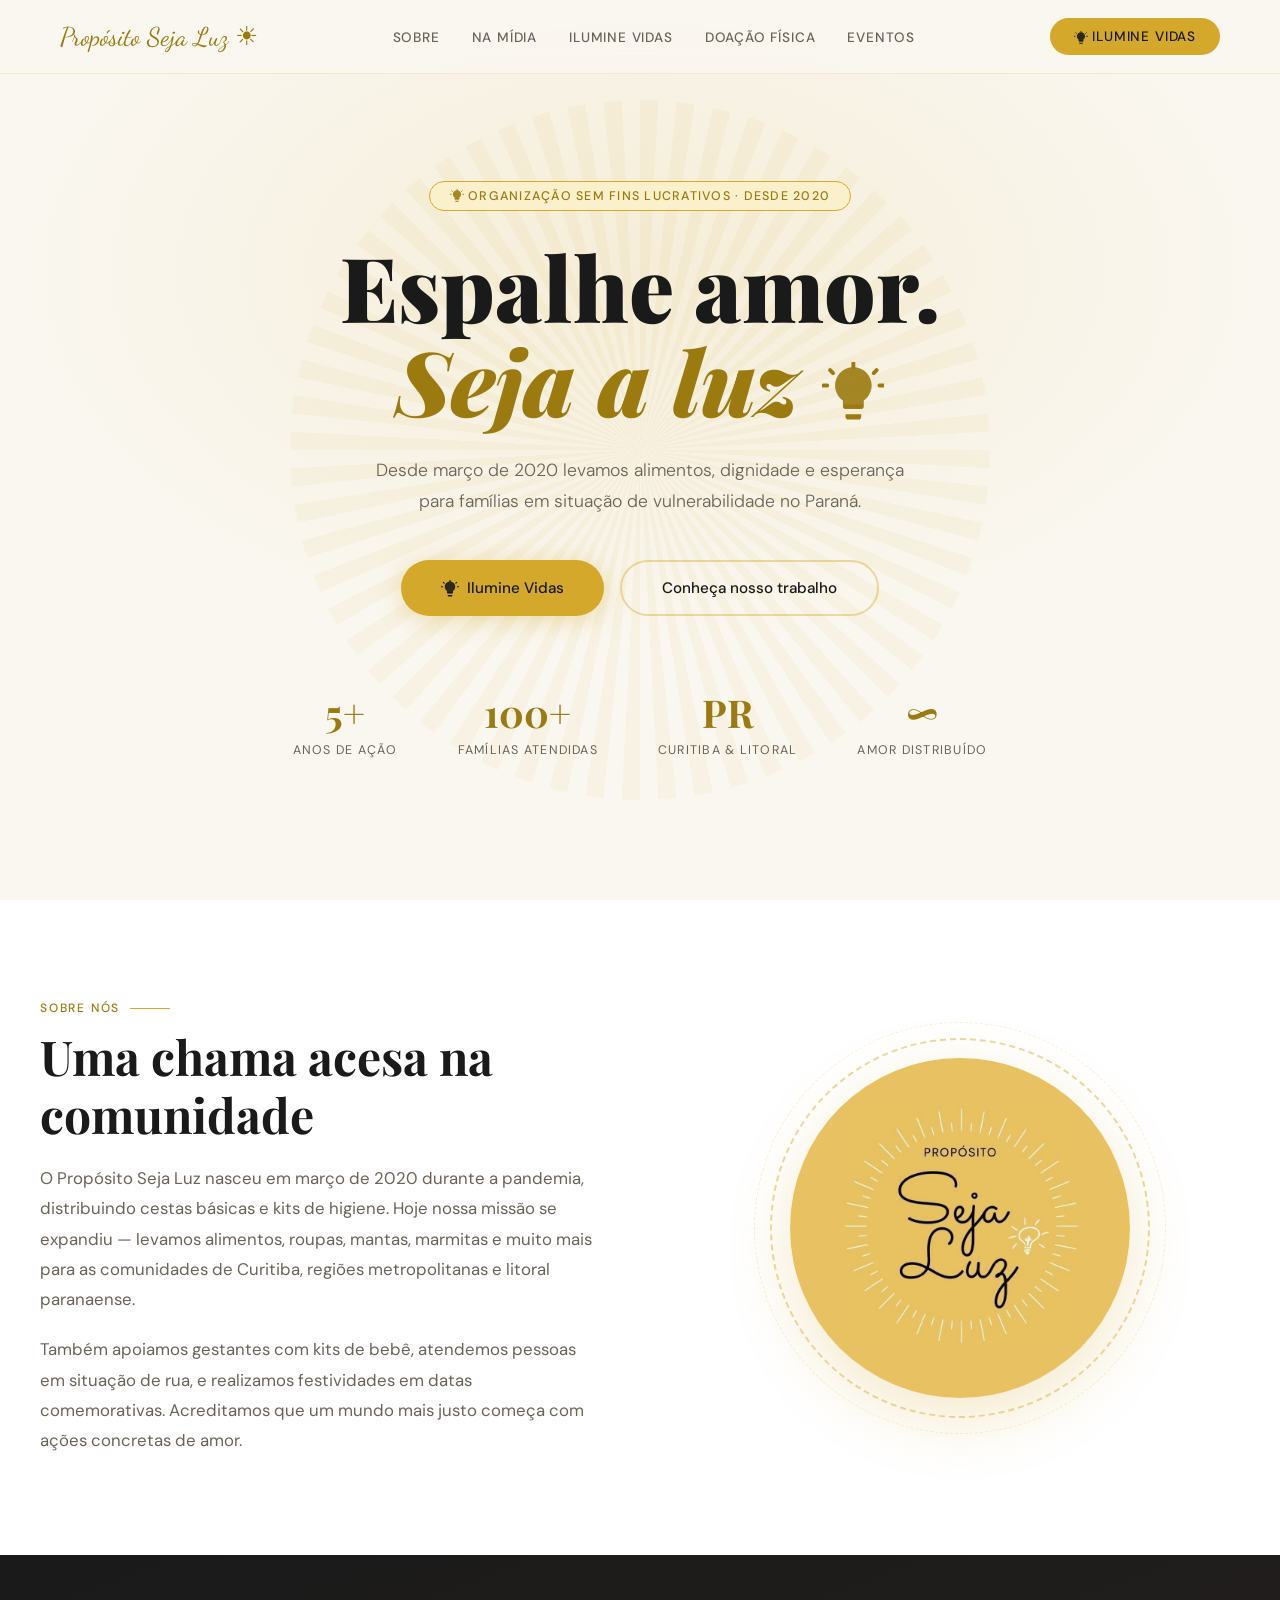
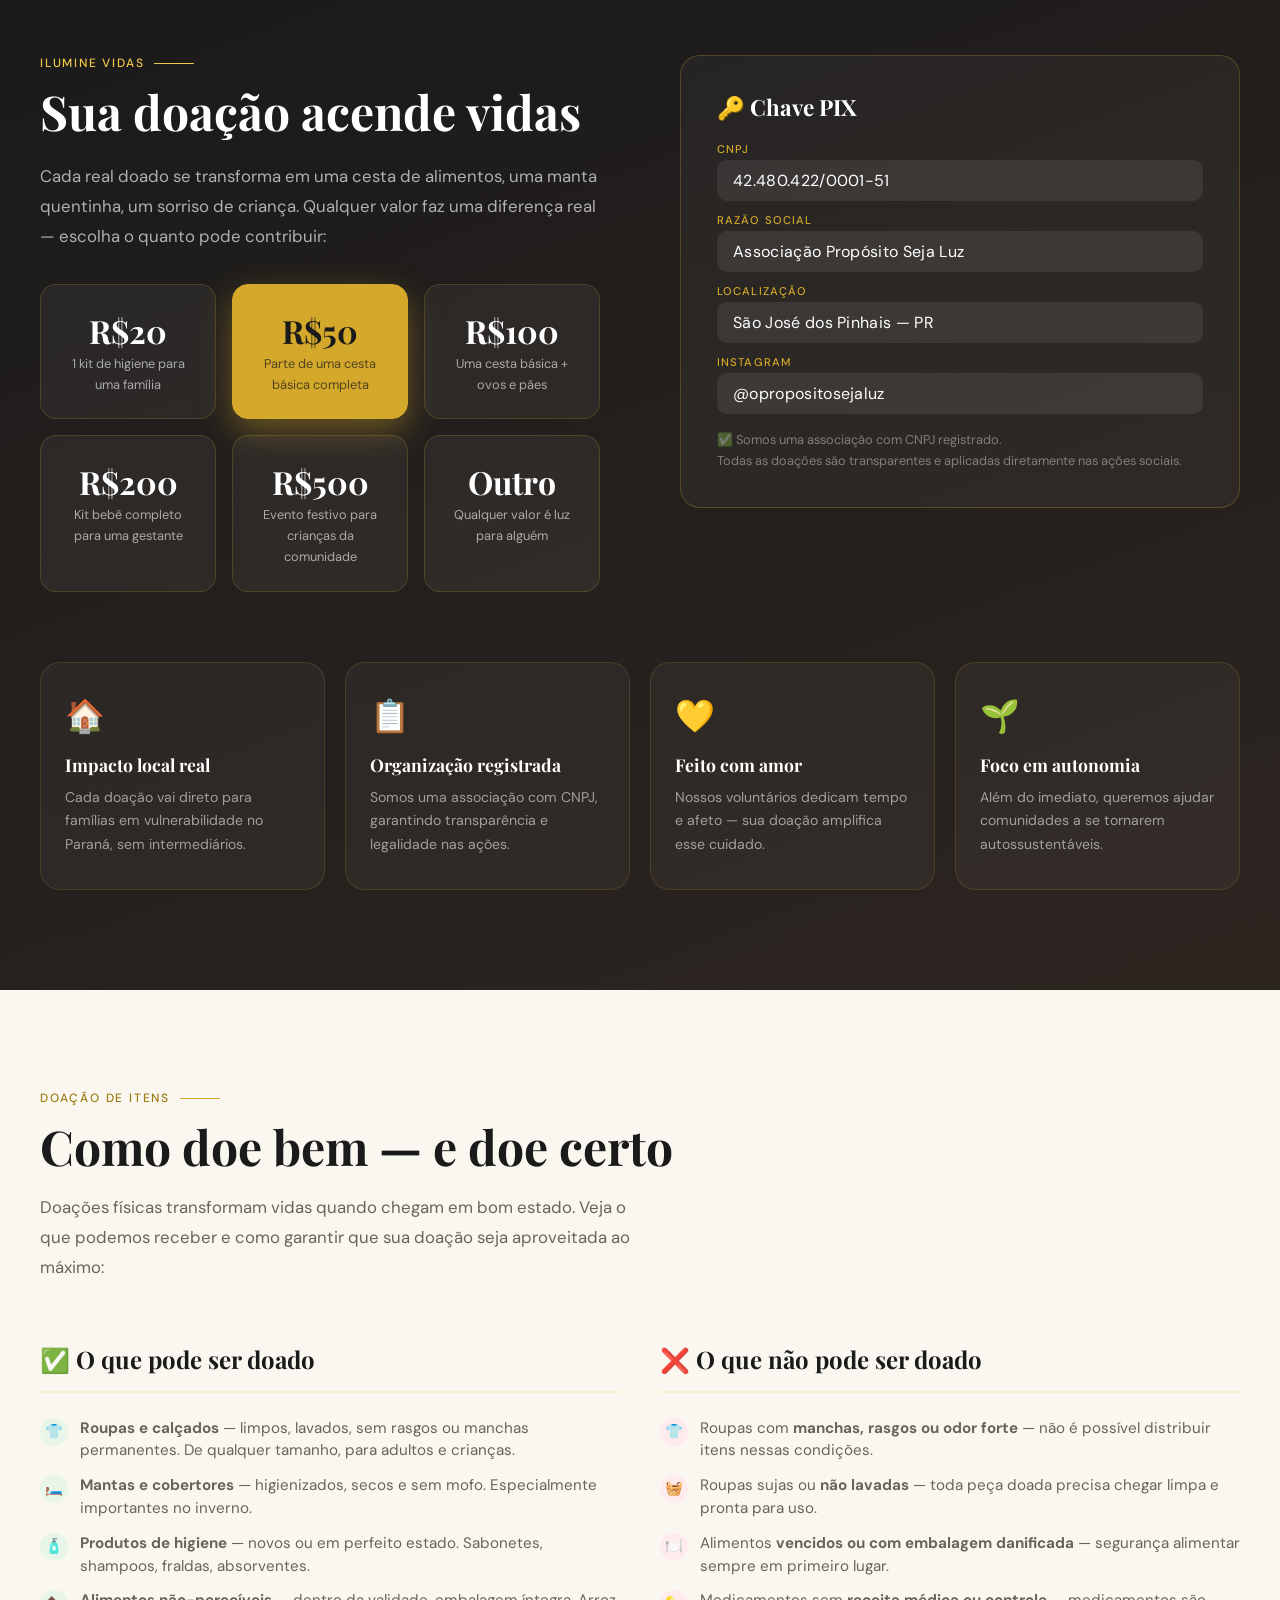
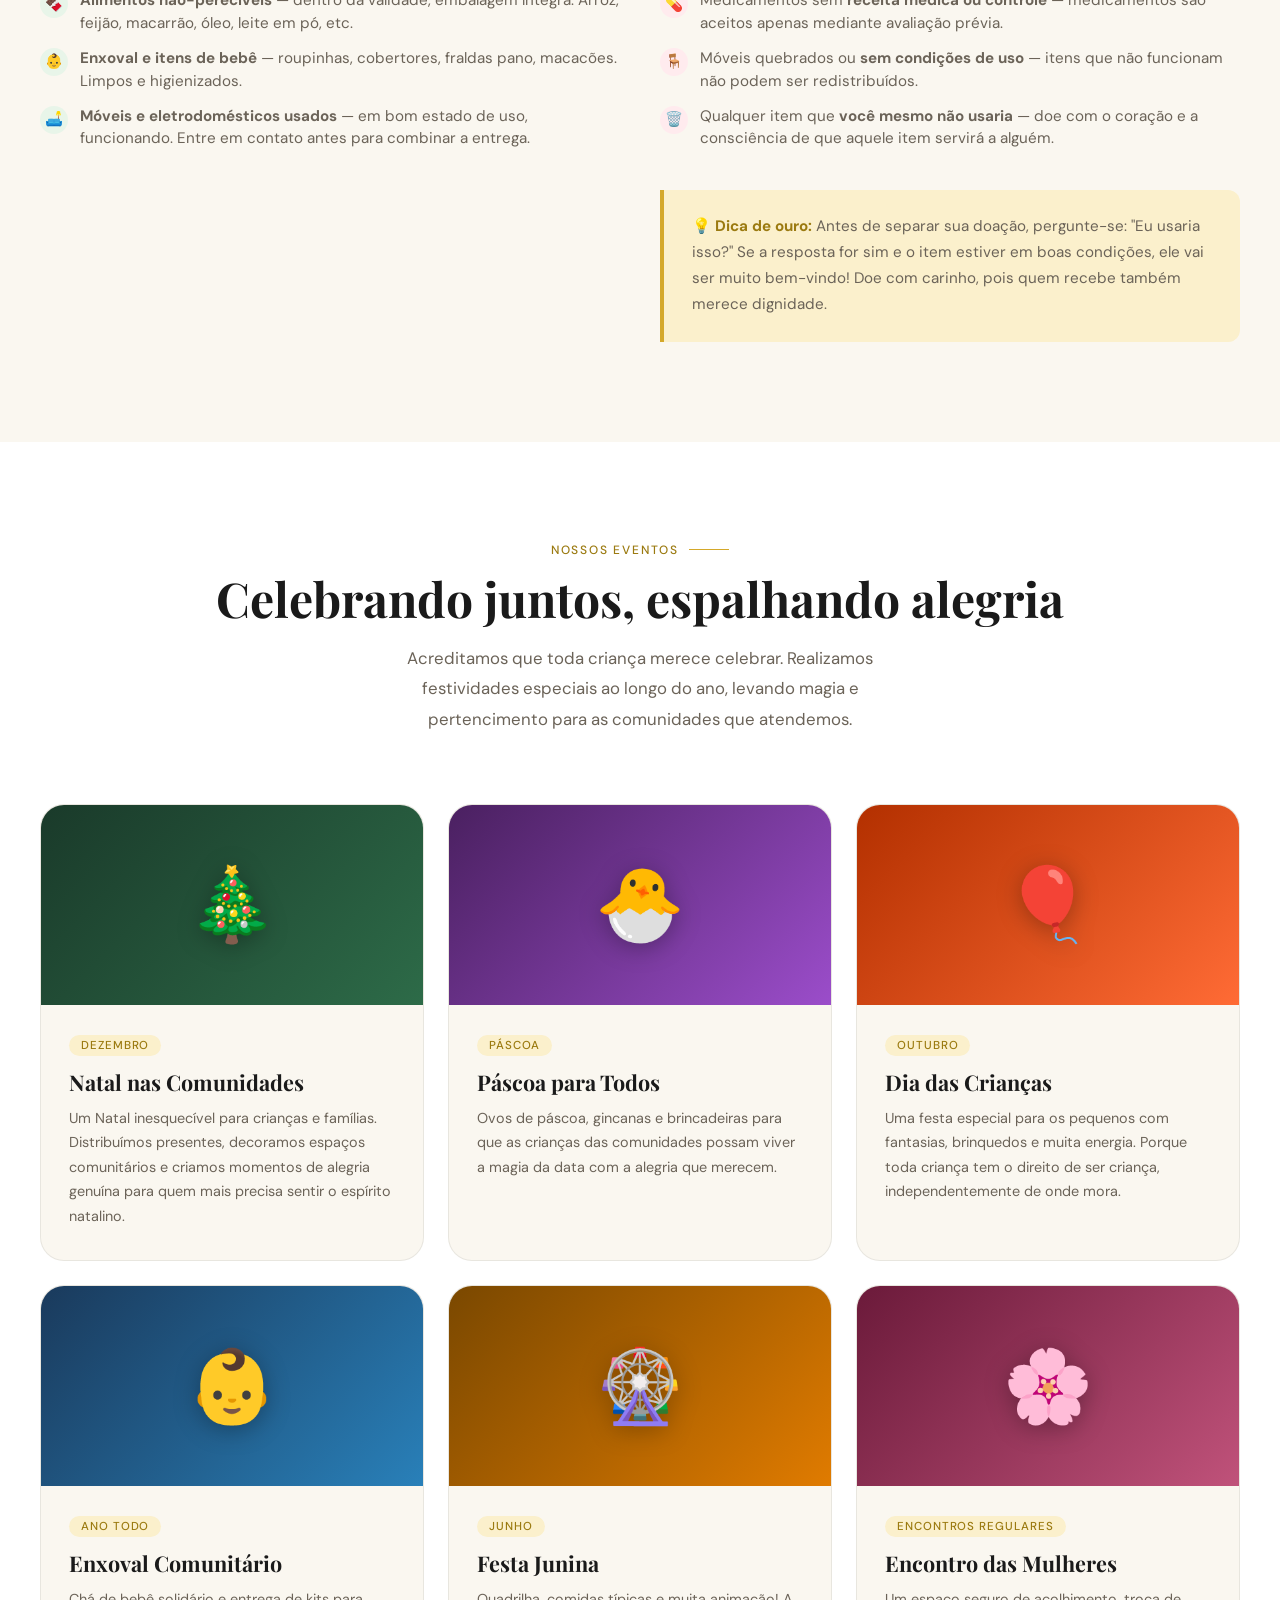
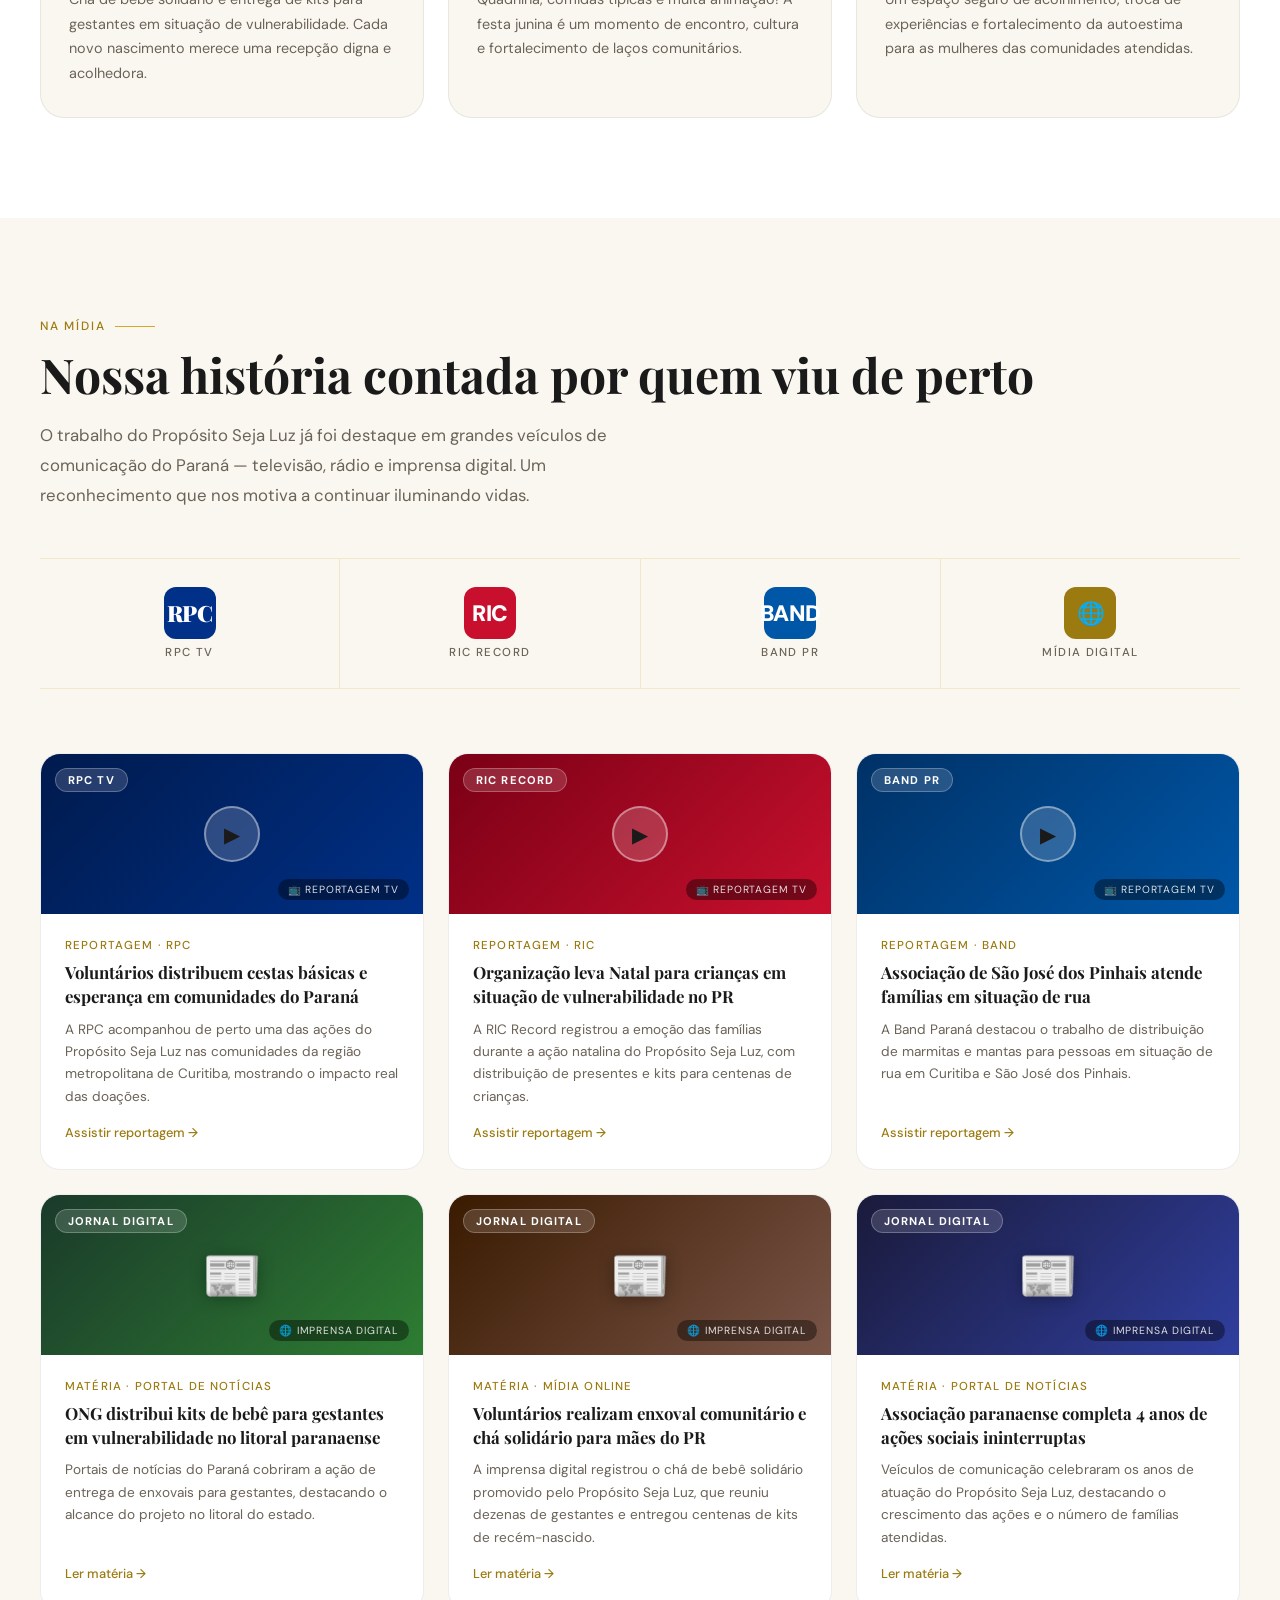
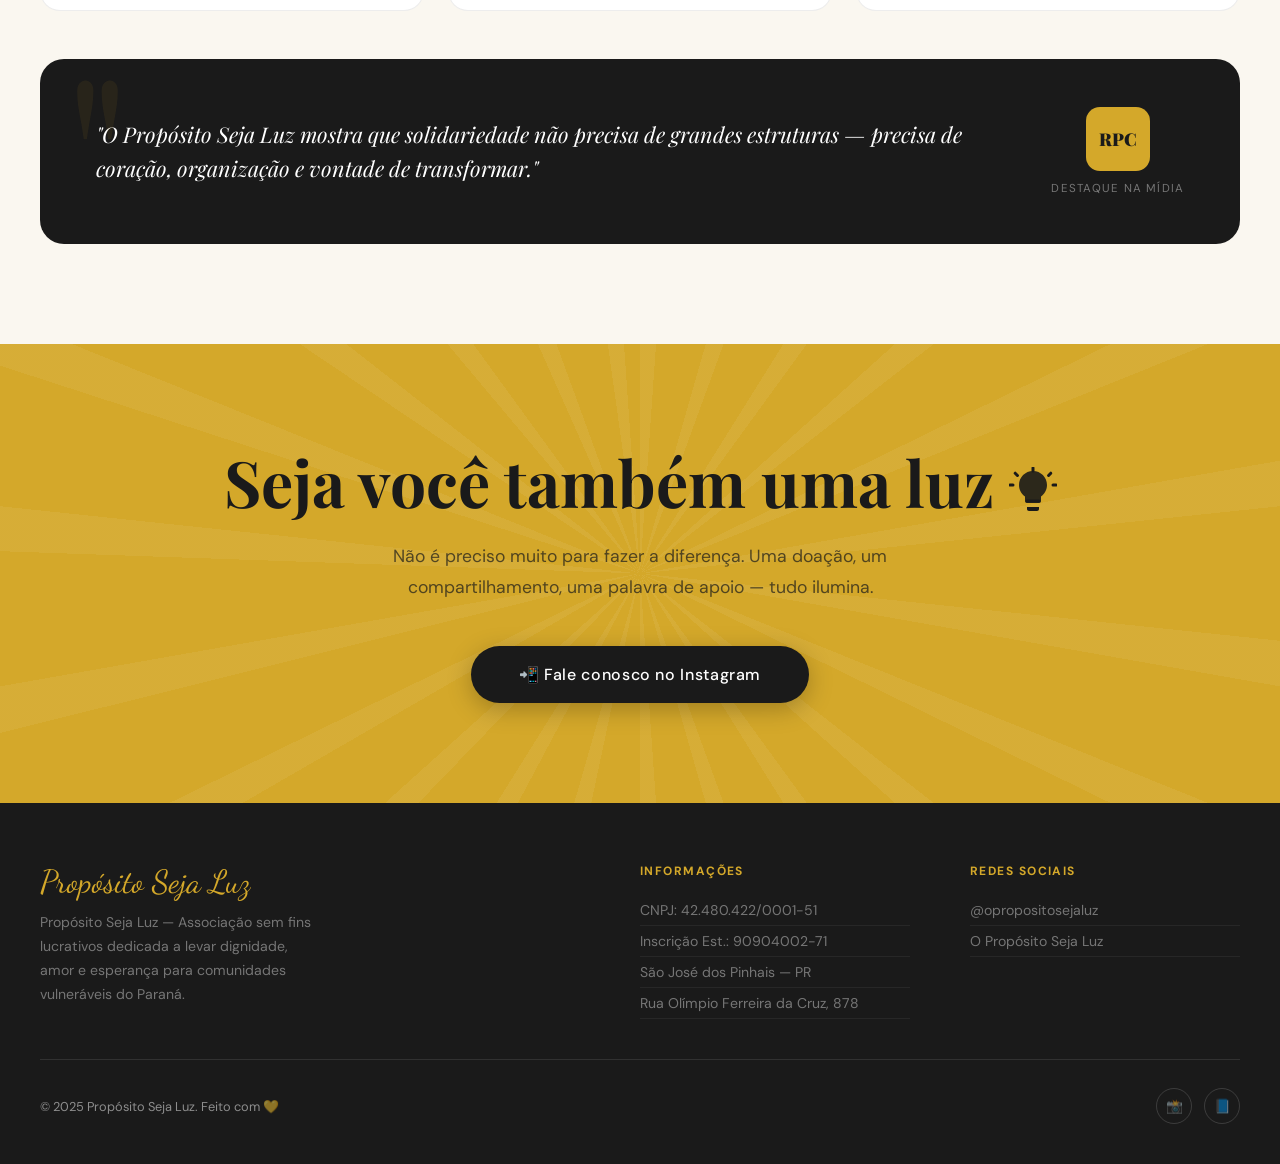
==== index.html @ 146107a1 "refact: allpage to landing page" ====
<!DOCTYPE html>
<html lang="pt-BR">
<head>
<meta charset="UTF-8">
<meta name="viewport" content="width=device-width, initial-scale=1.0">
<title>Propósito Seja Luz — Doe Amor, Espalhe Luz</title>
<link href="https://fonts.googleapis.com/css2?family=Playfair+Display:ital,wght@0,400;0,700;0,900;1,400&family=DM+Sans:wght@300;400;500&family=Dancing+Script:wght@700&display=swap" rel="stylesheet">
<style>
  :root {
    --gold: #D4A82A;
    --gold-light: #F0C84A;
    --gold-pale: #FBF0CC;
    --gold-dark: #9B7A10;
    --cream: #FAF7F0;
    --charcoal: #1A1A1A;
    --warm-gray: #6B6358;
    --white: #FFFFFF;
  }

  * { margin: 0; padding: 0; box-sizing: border-box; }

  html { scroll-behavior: smooth; }

  body {
    font-family: 'DM Sans', sans-serif;
    background: var(--cream);
    color: var(--charcoal);
    overflow-x: hidden;
  }

  /* ── NAV ── */
  nav {
    position: fixed; top: 0; width: 100%; z-index: 100;
    display: flex; align-items: center; justify-content: space-between;
    padding: 18px 60px;
    background: rgba(250,247,240,0.92);
    backdrop-filter: blur(12px);
    border-bottom: 1px solid rgba(212,168,42,0.2);
  }
  .nav-logo {
    font-family: 'Dancing Script', cursive;
    font-size: 1.6rem; color: var(--gold-dark);
    text-decoration: none;
  }
  .nav-links { display: flex; gap: 32px; list-style: none; }
  .nav-links a {
    font-size: 0.85rem; font-weight: 500; letter-spacing: 0.06em;
    text-transform: uppercase; color: var(--warm-gray);
    text-decoration: none; transition: color 0.3s;
  }
  .nav-links a:hover { color: var(--gold-dark); }
  .nav-cta {
    background: var(--gold); color: var(--charcoal);
    padding: 10px 24px; border-radius: 100px;
    font-size: 0.85rem; font-weight: 500; letter-spacing: 0.06em;
    text-transform: uppercase; text-decoration: none;
    transition: background 0.3s, transform 0.2s;
  }
  .nav-cta:hover { background: var(--gold-light); transform: translateY(-1px); }

  /* ── HERO ── */
  .hero {
    min-height: 100vh;
    display: flex; flex-direction: column; align-items: center; justify-content: center;
    text-align: center;
    padding: 120px 40px 80px;
    position: relative;
    overflow: hidden;
    background: var(--cream);
  }
  .hero::before {
    content: '';
    position: absolute; inset: 0;
    background: radial-gradient(ellipse 70% 60% at 50% 30%, rgba(212,168,42,0.12) 0%, transparent 70%);
    pointer-events: none;
  }
  .hero-rays {
    position: absolute; top: 50%; left: 50%;
    transform: translate(-50%, -50%);
    width: 700px; height: 700px;
    opacity: 0.06;
    animation: slowspin 40s linear infinite;
  }
  @keyframes slowspin { to { transform: translate(-50%, -50%) rotate(360deg); } }
  .hero-rays::before, .hero-rays::after {
    content: '';
    position: absolute; inset: 0; border-radius: 50%;
    background: repeating-conic-gradient(var(--gold) 0deg 3deg, transparent 3deg 12deg);
  }
  .hero-rays::after { transform: rotate(6deg); }

  .hero-badge {
    display: inline-block;
    background: var(--gold-pale); border: 1px solid var(--gold);
    color: var(--gold-dark);
    padding: 6px 20px; border-radius: 100px;
    font-size: 0.78rem; font-weight: 500; letter-spacing: 0.1em; text-transform: uppercase;
    margin-bottom: 28px;
    animation: fadeUp 0.8s ease both;
  }
  .hero h1 {
    font-family: 'Playfair Display', serif;
    font-size: clamp(3rem, 7vw, 6rem);
    line-height: 1.05; font-weight: 900;
    color: var(--charcoal);
    animation: fadeUp 0.8s 0.15s ease both;
  }
  .hero h1 em {
    font-style: italic; color: var(--gold-dark);
    display: block;
  }
  .hero-sub {
    max-width: 540px; margin: 28px auto 0;
    font-size: 1.1rem; font-weight: 300; line-height: 1.75;
    color: var(--warm-gray);
    animation: fadeUp 0.8s 0.3s ease both;
  }
  .hero-actions {
    display: flex; gap: 16px; justify-content: center; flex-wrap: wrap;
    margin-top: 44px;
    animation: fadeUp 0.8s 0.45s ease both;
  }
  .svg-bulb {
    width: 1.1em; height: 1.1em;
    vertical-align: middle; display: inline-block;
    color: currentColor; flex-shrink: 0;
  }
  .badge-bulb .svg-bulb { width: 14px; height: 14px; color: var(--gold-dark); }
  .btn-bulb .svg-bulb { width: 18px; height: 18px; color: var(--charcoal); }
  .nav-bulb .svg-bulb { width: 14px; height: 14px; color: var(--charcoal); }
  .hero h1 em .svg-bulb { width: 0.7em; height: 0.7em; color: var(--gold-dark); vertical-align: middle; }
  .cta-final h2 .svg-bulb { width: 0.75em; height: 0.75em; color: var(--charcoal); vertical-align: middle; }
  .why-icon .svg-bulb { width: 2rem; height: 2rem; color: var(--gold); }
  .btn-primary {
    background: var(--gold); color: var(--charcoal);
    padding: 16px 40px; border-radius: 100px;
    font-size: 0.95rem; font-weight: 500;
    text-decoration: none; border: none; cursor: pointer;
    transition: all 0.3s; display: inline-flex; align-items: center; gap: 8px;
    box-shadow: 0 4px 24px rgba(212,168,42,0.35);
  }
  .btn-primary:hover {
    background: var(--gold-light); transform: translateY(-2px);
    box-shadow: 0 8px 32px rgba(212,168,42,0.45);
  }
  .btn-secondary {
    background: transparent; color: var(--charcoal);
    padding: 16px 40px; border-radius: 100px;
    font-size: 0.95rem; font-weight: 500;
    text-decoration: none; border: 2px solid rgba(212,168,42,0.4); cursor: pointer;
    transition: all 0.3s;
  }
  .btn-secondary:hover {
    border-color: var(--gold); background: var(--gold-pale);
    transform: translateY(-2px);
  }

  .hero-stats {
    display: flex; gap: 60px; justify-content: center; flex-wrap: wrap;
    margin-top: 70px;
    animation: fadeUp 0.8s 0.6s ease both;
  }
  .hero-stat { text-align: center; }
  .hero-stat .num {
    font-family: 'Playfair Display', serif;
    font-size: 2.4rem; font-weight: 700; color: var(--gold-dark);
    display: block;
  }
  .hero-stat .label {
    font-size: 0.78rem; text-transform: uppercase; letter-spacing: 0.1em;
    color: var(--warm-gray); margin-top: 4px;
  }

  @keyframes fadeUp {
    from { opacity: 0; transform: translateY(24px); }
    to { opacity: 1; transform: translateY(0); }
  }

  /* ── SECTION COMMONS ── */
  section { padding: 100px 40px; }
  .section-label {
    font-size: 0.75rem; text-transform: uppercase; letter-spacing: 0.15em;
    color: var(--gold-dark); font-weight: 500; margin-bottom: 12px;
    display: flex; align-items: center; gap: 10px;
  }
  .section-label::after {
    content: ''; flex: 1; height: 1px; background: var(--gold);
    max-width: 40px;
  }
  h2 {
    font-family: 'Playfair Display', serif;
    font-size: clamp(2rem, 4vw, 3rem);
    font-weight: 700; line-height: 1.2;
    color: var(--charcoal);
  }

  /* ── ABOUT ── */
  .about {
    background: var(--white);
    display: grid; grid-template-columns: 1fr 1fr;
    gap: 80px; align-items: center;
    max-width: 1200px; margin: 0 auto;
  }
  .about-text p {
    font-size: 1.05rem; line-height: 1.8;
    color: var(--warm-gray); margin-top: 20px;
  }
  .about-visual {
    position: relative;
  }
  .about-logo-wrap {
    width: 340px; height: 340px;
    background: transparent;
    border-radius: 50%; margin: 0 auto;
    display: flex; align-items: center; justify-content: center;
    position: relative;
    box-shadow: 0 20px 60px rgba(212,168,42,0.25);
  }
  .about-logo-wrap::before {
    content: '';
    position: absolute; inset: -20px;
    border-radius: 50%;
    border: 2px dashed rgba(212,168,42,0.45);
    animation: slowspin 20s linear infinite;
  }
  .about-logo-wrap::after {
    content: '';
    position: absolute; inset: -36px;
    border-radius: 50%;
    border: 1px dashed rgba(212,168,42,0.2);
    animation: slowspin 30s linear infinite reverse;
  }
  .about-logo-img {
    width: 100%; height: 100%;
    border-radius: 50%;
    object-fit: cover;
    display: block;
  }

  /* ── DOAÇÃO SECTION ── */
  .donation-section {
    background: linear-gradient(160deg, var(--charcoal) 0%, #2D2520 100%);
    padding: 100px 40px;
  }
  .donation-section .section-label { color: var(--gold-light); }
  .donation-section .section-label::after { background: var(--gold-light); }
  .donation-section h2 { color: var(--white); }
  .donation-inner {
    max-width: 1200px; margin: 0 auto;
  }
  .donation-intro {
    display: grid; grid-template-columns: 1fr 1fr;
    gap: 80px; align-items: start; margin-bottom: 70px;
  }
  .donation-desc {
    font-size: 1.05rem; line-height: 1.8;
    color: rgba(255,255,255,0.65); margin-top: 20px;
  }

  /* Donation amount cards */
  .donation-amounts {
    display: grid; grid-template-columns: repeat(3, 1fr); gap: 16px;
    margin-top: 28px;
  }
  .amount-card {
    background: rgba(255,255,255,0.05);
    border: 1px solid rgba(212,168,42,0.2);
    border-radius: 16px; padding: 24px;
    text-align: center; cursor: pointer;
    transition: all 0.3s; text-decoration: none;
  }
  .amount-card:hover, .amount-card.featured {
    background: var(--gold);
    border-color: var(--gold);
    transform: translateY(-4px);
    box-shadow: 0 12px 32px rgba(212,168,42,0.4);
  }
  .amount-card .valor {
    font-family: 'Playfair Display', serif;
    font-size: 2rem; font-weight: 700; color: var(--white);
    display: block;
  }
  .amount-card:hover .valor, .amount-card.featured .valor { color: var(--charcoal); }
  .amount-card .impacto {
    font-size: 0.8rem; color: rgba(255,255,255,0.6);
    margin-top: 6px; line-height: 1.5;
  }
  .amount-card:hover .impacto, .amount-card.featured .impacto { color: var(--charcoal); opacity: 0.7; }

  /* PIX card */
  .pix-card {
    background: rgba(255,255,255,0.04);
    border: 1px solid rgba(212,168,42,0.25);
    border-radius: 20px; padding: 36px;
    margin-top: 0;
  }
  .pix-card h3 {
    font-family: 'Playfair Display', serif;
    font-size: 1.4rem; color: var(--white); margin-bottom: 20px;
    display: flex; align-items: center; gap: 10px;
  }
  .pix-info { display: flex; flex-direction: column; gap: 12px; }
  .pix-row {
    display: flex; flex-direction: column; gap: 4px;
  }
  .pix-row span:first-child {
    font-size: 0.7rem; text-transform: uppercase; letter-spacing: 0.1em;
    color: var(--gold); font-weight: 500;
  }
  .pix-row .pix-value {
    font-size: 1rem; color: var(--white); font-weight: 400;
    background: rgba(255,255,255,0.08);
    padding: 10px 16px; border-radius: 10px;
    letter-spacing: 0.02em;
  }
  .pix-note {
    font-size: 0.8rem; color: rgba(255,255,255,0.4);
    margin-top: 16px; line-height: 1.6;
  }

  /* why donate cards */
  .why-grid {
    display: grid; grid-template-columns: repeat(4, 1fr); gap: 20px;
    margin-top: 60px;
  }
  .why-card {
    background: rgba(255,255,255,0.04);
    border: 1px solid rgba(212,168,42,0.15);
    border-radius: 20px; padding: 32px 24px;
    transition: transform 0.3s, border-color 0.3s;
  }
  .why-card:hover {
    transform: translateY(-6px);
    border-color: rgba(212,168,42,0.4);
  }
  .why-icon { font-size: 2rem; margin-bottom: 16px; display: block; }
  .why-card h4 {
    font-family: 'Playfair Display', serif;
    font-size: 1.1rem; color: var(--white); margin-bottom: 10px;
  }
  .why-card p { font-size: 0.88rem; color: rgba(255,255,255,0.55); line-height: 1.7; }

  /* ── DOAÇÃO FÍSICA ── */
  .doacao-fisica {
    background: var(--cream); padding: 100px 40px;
  }
  .doacao-fisica-inner {
    max-width: 1200px; margin: 0 auto;
  }
  .fisica-header { margin-bottom: 60px; }
  .fisica-header p {
    font-size: 1.05rem; color: var(--warm-gray); line-height: 1.8;
    max-width: 600px; margin-top: 16px;
  }
  .fisica-grid {
    display: grid; grid-template-columns: 1fr 1fr; gap: 40px;
  }
  .fisica-col h3 {
    font-family: 'Playfair Display', serif;
    font-size: 1.5rem; color: var(--charcoal); margin-bottom: 24px;
    padding-bottom: 16px; border-bottom: 2px solid var(--gold-pale);
  }
  .check-list { list-style: none; display: flex; flex-direction: column; gap: 12px; }
  .check-list li {
    display: flex; align-items: flex-start; gap: 12px;
    font-size: 0.95rem; color: var(--warm-gray); line-height: 1.5;
  }
  .check-list li .icon {
    width: 28px; height: 28px; border-radius: 50%;
    display: flex; align-items: center; justify-content: center;
    font-size: 0.9rem; flex-shrink: 0; margin-top: 1px;
  }
  .icon-yes { background: #E8F5E9; color: #2E7D32; }
  .icon-no  { background: #FFEBEE; color: #C62828; }

  .fisica-tip {
    background: var(--gold-pale);
    border-left: 4px solid var(--gold);
    border-radius: 0 12px 12px 0;
    padding: 24px 28px;
    margin-top: 40px;
    font-size: 0.95rem; color: var(--warm-gray); line-height: 1.7;
  }
  .fisica-tip strong { color: var(--gold-dark); }

  /* ── EVENTOS ── */
  .eventos {
    background: var(--white); padding: 100px 40px;
  }
  .eventos-inner { max-width: 1200px; margin: 0 auto; }
  .eventos-header { text-align: center; margin-bottom: 70px; }
  .eventos-header p {
    font-size: 1.05rem; color: var(--warm-gray); line-height: 1.8;
    max-width: 560px; margin: 16px auto 0;
  }

  .eventos-grid {
    display: grid; grid-template-columns: repeat(3, 1fr); gap: 24px;
  }
  .evento-card {
    border-radius: 24px; overflow: hidden;
    border: 1px solid rgba(0,0,0,0.07);
    transition: transform 0.35s, box-shadow 0.35s;
    background: var(--cream);
  }
  .evento-card:hover {
    transform: translateY(-8px);
    box-shadow: 0 20px 50px rgba(0,0,0,0.1);
  }
  .evento-card:first-child { grid-column: span 1; }
  .evento-card-img {
    height: 200px;
    display: flex; align-items: center; justify-content: center;
    font-size: 5rem;
    position: relative; overflow: hidden;
  }
  .evento-card:first-child .evento-card-img { height: 200px; }
  .img-natal    { background: linear-gradient(135deg, #1a3a2a 0%, #2d6b48 100%); }
  .img-pascoa   { background: linear-gradient(135deg, #4a2060 0%, #9b4dca 100%); }
  .img-criancas { background: linear-gradient(135deg, #b33000 0%, #ff6b35 100%); }
  .img-enxoval  { background: linear-gradient(135deg, #1a3a5c 0%, #2980b9 100%); }
  .img-junina   { background: linear-gradient(135deg, #7a4800 0%, #e07b00 100%); }
  .img-mulheres { background: linear-gradient(135deg, #6b1a3a 0%, #c0527a 100%); }

  .evento-emoji {
    font-size: 4.5rem;
    filter: drop-shadow(0 4px 12px rgba(0,0,0,0.3));
    animation: float 4s ease-in-out infinite;
  }
  @keyframes float {
    0%, 100% { transform: translateY(0); }
    50% { transform: translateY(-8px); }
  }
  .evento-body { padding: 28px 28px 32px; }
  .evento-tag {
    display: inline-block;
    background: var(--gold-pale); color: var(--gold-dark);
    padding: 3px 12px; border-radius: 100px;
    font-size: 0.72rem; font-weight: 500; letter-spacing: 0.08em; text-transform: uppercase;
    margin-bottom: 12px;
  }
  .evento-body h3 {
    font-family: 'Playfair Display', serif;
    font-size: 1.35rem; color: var(--charcoal); margin-bottom: 10px;
  }
  .evento-body p {
    font-size: 0.9rem; color: var(--warm-gray); line-height: 1.7;
  }

  /* ── CTA FINAL ── */
  .cta-final {
    background: var(--gold);
    padding: 100px 40px;
    text-align: center;
    position: relative; overflow: hidden;
  }
  .cta-final::before {
    content: '';
    position: absolute; inset: 0;
    background: repeating-conic-gradient(rgba(255,255,255,0.06) 0deg 4deg, transparent 4deg 16deg);
    pointer-events: none;
  }
  .cta-final h2 {
    font-family: 'Playfair Display', serif;
    font-size: clamp(2.2rem, 5vw, 4rem);
    color: var(--charcoal); position: relative;
  }
  .cta-final p {
    font-size: 1.1rem; color: rgba(26,26,26,0.7);
    max-width: 500px; margin: 20px auto 44px;
    line-height: 1.75; position: relative;
  }
  .cta-final .btn-dark {
    background: var(--charcoal); color: var(--white);
    padding: 18px 48px; border-radius: 100px;
    font-size: 1rem; font-weight: 500; letter-spacing: 0.04em;
    text-decoration: none; display: inline-flex; align-items: center; gap: 10px;
    transition: all 0.3s; position: relative;
    box-shadow: 0 6px 24px rgba(0,0,0,0.25);
  }
  .cta-final .btn-dark:hover {
    background: #2d2520; transform: translateY(-2px);
    box-shadow: 0 12px 36px rgba(0,0,0,0.35);
  }

  /* ── FOOTER ── */
  footer {
    background: var(--charcoal);
    padding: 60px 40px 40px;
    color: rgba(255,255,255,0.5);
  }
  .footer-inner {
    max-width: 1200px; margin: 0 auto;
    display: grid; grid-template-columns: 2fr 1fr 1fr;
    gap: 60px; padding-bottom: 40px;
    border-bottom: 1px solid rgba(255,255,255,0.1);
  }
  .footer-brand .name {
    font-family: 'Dancing Script', cursive;
    font-size: 2rem; color: var(--gold); display: block; margin-bottom: 10px;
  }
  .footer-brand p {
    font-size: 0.88rem; line-height: 1.7;
    color: rgba(255,255,255,0.4); max-width: 280px;
  }
  .footer-col h4 {
    font-size: 0.75rem; text-transform: uppercase; letter-spacing: 0.12em;
    color: var(--gold); margin-bottom: 16px;
  }
  .footer-col ul { list-style: none; }
  .footer-col ul li {
    font-size: 0.88rem; color: rgba(255,255,255,0.4);
    padding: 6px 0; border-bottom: 1px solid rgba(255,255,255,0.06);
  }
  .footer-bottom {
    max-width: 1200px; margin: 28px auto 0;
    display: flex; justify-content: space-between; align-items: center;
    font-size: 0.8rem;
  }
  .social-links { display: flex; gap: 12px; }
  .social-link {
    width: 36px; height: 36px; border-radius: 50%;
    border: 1px solid rgba(255,255,255,0.15);
    display: flex; align-items: center; justify-content: center;
    color: rgba(255,255,255,0.5); text-decoration: none; font-size: 0.85rem;
    transition: all 0.3s;
  }
  .social-link:hover { background: var(--gold); border-color: var(--gold); color: var(--charcoal); }

  /* ── MÍDIA ── */
  .midia {
    background: var(--cream);
    padding: 100px 40px;
  }
  .midia-inner { max-width: 1200px; margin: 0 auto; }
  .midia-header { margin-bottom: 20px; }
  .midia-header p {
    font-size: 1.05rem; color: var(--warm-gray); line-height: 1.8;
    max-width: 600px; margin-top: 16px;
  }

  /* Logos row */
  .midia-logos {
    display: flex; align-items: center; gap: 0;
    margin: 48px 0 64px;
    border-top: 1px solid rgba(212,168,42,0.2);
    border-bottom: 1px solid rgba(212,168,42,0.2);
    overflow: hidden;
  }
  .midia-logo-item {
    flex: 1; padding: 28px 32px;
    display: flex; align-items: center; justify-content: center;
    border-right: 1px solid rgba(212,168,42,0.2);
    transition: background 0.3s;
  }
  .midia-logo-item:last-child { border-right: none; }
  .midia-logo-item:hover { background: var(--gold-pale); }
  .midia-logo-badge {
    display: flex; flex-direction: column; align-items: center; gap: 6px;
  }
  .midia-logo-badge .canal-icon {
    width: 52px; height: 52px; border-radius: 12px;
    display: flex; align-items: center; justify-content: center;
    font-size: 1.4rem; font-weight: 900;
    letter-spacing: -0.03em;
  }
  .icon-rpc  { background: #003087; color: #fff; font-size: 1rem; font-family: 'Playfair Display', serif; }
  .icon-ric  { background: #C8102E; color: #fff; font-size: 1rem; font-family: 'DM Sans', sans-serif; font-weight: 700; }
  .icon-band { background: #0057A8; color: #fff; font-size: 0.85rem; font-family: 'DM Sans', sans-serif; font-weight: 700; }
  .icon-web  { background: var(--gold-dark); color: #fff; font-size: 1rem; }
  .midia-logo-badge .canal-nome {
    font-size: 0.72rem; text-transform: uppercase; letter-spacing: 0.12em;
    color: var(--warm-gray); font-weight: 500;
  }

  /* Cards de reportagem */
  .midia-grid {
    display: grid;
    grid-template-columns: repeat(3, 1fr);
    gap: 24px;
  }
  .midia-card {
    background: var(--white);
    border: 1px solid rgba(0,0,0,0.07);
    border-radius: 20px; overflow: hidden;
    transition: transform 0.35s, box-shadow 0.35s;
    text-decoration: none; color: inherit;
    display: flex; flex-direction: column;
  }
  .midia-card:hover {
    transform: translateY(-6px);
    box-shadow: 0 16px 44px rgba(0,0,0,0.1);
  }
  .midia-card-thumb {
    height: 160px;
    display: flex; align-items: center; justify-content: center;
    position: relative; overflow: hidden;
    flex-shrink: 0;
  }
  .thumb-rpc  { background: linear-gradient(135deg, #001a4d 0%, #003087 100%); }
  .thumb-ric  { background: linear-gradient(135deg, #7a0015 0%, #C8102E 100%); }
  .thumb-band { background: linear-gradient(135deg, #003166 0%, #0057A8 100%); }
  .thumb-web1 { background: linear-gradient(135deg, #1a3a2a 0%, #2E7D32 100%); }
  .thumb-web2 { background: linear-gradient(135deg, #3a1a00 0%, #795548 100%); }
  .thumb-web3 { background: linear-gradient(135deg, #1a1a3a 0%, #303F9F 100%); }

  .midia-card-thumb .play-btn {
    width: 56px; height: 56px; border-radius: 50%;
    background: rgba(255,255,255,0.18); border: 2px solid rgba(255,255,255,0.4);
    display: flex; align-items: center; justify-content: center;
    font-size: 1.3rem;
    backdrop-filter: blur(4px);
    transition: background 0.3s, transform 0.3s;
  }
  .midia-card:hover .play-btn {
    background: rgba(255,255,255,0.32); transform: scale(1.1);
  }
  .midia-card-thumb .news-icon {
    font-size: 3rem;
    filter: drop-shadow(0 2px 8px rgba(0,0,0,0.3));
  }
  .midia-card-thumb .canal-tag {
    position: absolute; top: 14px; left: 14px;
    background: rgba(255,255,255,0.15); backdrop-filter: blur(8px);
    border: 1px solid rgba(255,255,255,0.25);
    padding: 4px 12px; border-radius: 100px;
    font-size: 0.7rem; font-weight: 700; letter-spacing: 0.1em;
    color: #fff; text-transform: uppercase;
  }
  .midia-card-thumb .tipo-tag {
    position: absolute; bottom: 14px; right: 14px;
    background: rgba(0,0,0,0.4); backdrop-filter: blur(8px);
    padding: 4px 10px; border-radius: 100px;
    font-size: 0.65rem; letter-spacing: 0.08em;
    color: rgba(255,255,255,0.85); text-transform: uppercase;
  }

  .midia-card-body { padding: 24px 24px 28px; flex: 1; display: flex; flex-direction: column; }
  .midia-card-body .data {
    font-size: 0.72rem; text-transform: uppercase; letter-spacing: 0.1em;
    color: var(--gold-dark); margin-bottom: 8px; font-weight: 500;
  }
  .midia-card-body h4 {
    font-family: 'Playfair Display', serif;
    font-size: 1.05rem; color: var(--charcoal);
    line-height: 1.4; margin-bottom: 10px;
  }
  .midia-card-body p {
    font-size: 0.85rem; color: var(--warm-gray); line-height: 1.65; flex: 1;
  }
  .midia-card-link {
    display: inline-flex; align-items: center; gap: 6px;
    font-size: 0.8rem; font-weight: 500; color: var(--gold-dark);
    margin-top: 16px; text-decoration: none;
    transition: gap 0.2s;
  }
  .midia-card:hover .midia-card-link { gap: 10px; }

  /* Destaque quote */
  .midia-quote {
    background: var(--charcoal);
    border-radius: 24px; padding: 48px 56px;
    margin-top: 48px;
    display: flex; align-items: center; gap: 48px;
    position: relative; overflow: hidden;
  }
  .midia-quote::before {
    content: '"';
    position: absolute; top: -20px; left: 24px;
    font-family: 'Playfair Display', serif;
    font-size: 14rem; color: rgba(212,168,42,0.08);
    line-height: 1; pointer-events: none;
  }
  .midia-quote-text {
    flex: 1;
    font-family: 'Playfair Display', serif;
    font-size: 1.35rem; font-style: italic;
    color: var(--white); line-height: 1.6;
  }
  .midia-quote-source {
    display: flex; flex-direction: column; align-items: center; gap: 10px;
    flex-shrink: 0;
  }
  .midia-quote-source .source-logo {
    width: 64px; height: 64px; border-radius: 14px;
    background: var(--gold); display: flex; align-items: center; justify-content: center;
    font-weight: 900; font-size: 1.1rem; color: var(--charcoal);
    font-family: 'Playfair Display', serif;
  }
  .midia-quote-source span {
    font-size: 0.72rem; text-transform: uppercase; letter-spacing: 0.1em;
    color: rgba(255,255,255,0.4);
  }

  @media (max-width: 900px) {
    .midia-grid { grid-template-columns: 1fr; }
    .midia-logos { flex-wrap: wrap; }
    .midia-logo-item { flex: 1 0 45%; border-right: none; border-bottom: 1px solid rgba(212,168,42,0.2); }
    .midia-quote { flex-direction: column; gap: 28px; padding: 36px 28px; }
    .midia-quote::before { font-size: 8rem; }
  }

  /* ── SCROLL REVEAL ── */
  .reveal {
    opacity: 0; transform: translateY(32px);
    transition: opacity 0.8s ease, transform 0.8s ease;
  }
  .reveal.visible { opacity: 1; transform: none; }

  /* ── RESPONSIVE ── */
  @media (max-width: 900px) {
    nav { padding: 16px 24px; }
    .nav-links { display: none; }
    .about, .donation-intro, .fisica-grid, .footer-inner {
      grid-template-columns: 1fr; gap: 40px;
    }
    .eventos-grid { grid-template-columns: 1fr; }
    .evento-card:first-child { grid-column: span 1; }
    .why-grid { grid-template-columns: 1fr 1fr; }
    .donation-amounts { grid-template-columns: repeat(2, 1fr); }
    .hero-stats { gap: 30px; }
  }
  @media (max-width: 560px) {
    section { padding: 70px 24px; }
    .why-grid { grid-template-columns: 1fr; }
    .donation-amounts { grid-template-columns: 1fr 1fr; }
    .hero-stats { gap: 20px; }
    .hero-stat .num { font-size: 1.8rem; }
  }
</style>
</head>
<body>

<!-- NAV -->
<nav>
  <a href="#" class="nav-logo">Propósito Seja Luz ☀</a>
  <ul class="nav-links">
    <li><a href="#sobre">Sobre</a></li>
    <li><a href="#midia">Na Mídia</a></li>
    <li><a href="#doe">Ilumine Vidas</a></li>
    <li><a href="#fisica">Doação Física</a></li>
    <li><a href="#eventos">Eventos</a></li>
  </ul>
  <a href="#doe" class="nav-cta"><span class="nav-bulb"><svg class="svg-bulb" viewBox="0 0 24 24" fill="none" xmlns="http://www.w3.org/2000/svg"><path d="M12 2C8.13 2 5 5.13 5 9c0 2.38 1.19 4.47 3 5.74V17c0 .55.45 1 1 1h6c.55 0 1-.45 1-1v-2.26c1.81-1.27 3-3.36 3-5.74 0-3.87-3.13-7-7-7z" fill="currentColor" opacity="0.9"/><path d="M9 21c0 .55.45 1 1 1h4c.55 0 1-.45 1-1v-1H9v1z" fill="currentColor"/><line x1="9" y1="17" x2="15" y2="17" stroke="currentColor" stroke-width="1.5" stroke-linecap="round"/><line x1="12" y1="2" x2="12" y2="0.5" stroke="currentColor" stroke-width="1.5" stroke-linecap="round"/><line x1="4.22" y1="4.22" x2="3.1" y2="3.1" stroke="currentColor" stroke-width="1.5" stroke-linecap="round"/><line x1="19.78" y1="4.22" x2="20.9" y2="3.1" stroke="currentColor" stroke-width="1.5" stroke-linecap="round"/><line x1="2" y1="9" x2="0.5" y2="9" stroke="currentColor" stroke-width="1.5" stroke-linecap="round"/><line x1="22" y1="9" x2="23.5" y2="9" stroke="currentColor" stroke-width="1.5" stroke-linecap="round"/></svg></span> Ilumine Vidas</a>
</nav>

<!-- HERO -->
<section class="hero">
  <div class="hero-rays"></div>
  <div class="hero-badge"><span class="badge-bulb"><svg class="svg-bulb" viewBox="0 0 24 24" fill="none" xmlns="http://www.w3.org/2000/svg"><path d="M12 2C8.13 2 5 5.13 5 9c0 2.38 1.19 4.47 3 5.74V17c0 .55.45 1 1 1h6c.55 0 1-.45 1-1v-2.26c1.81-1.27 3-3.36 3-5.74 0-3.87-3.13-7-7-7z" fill="currentColor" opacity="0.9"/><path d="M9 21c0 .55.45 1 1 1h4c.55 0 1-.45 1-1v-1H9v1z" fill="currentColor"/><line x1="9" y1="17" x2="15" y2="17" stroke="currentColor" stroke-width="1.5" stroke-linecap="round"/><line x1="12" y1="2" x2="12" y2="0.5" stroke="currentColor" stroke-width="1.5" stroke-linecap="round"/><line x1="4.22" y1="4.22" x2="3.1" y2="3.1" stroke="currentColor" stroke-width="1.5" stroke-linecap="round"/><line x1="19.78" y1="4.22" x2="20.9" y2="3.1" stroke="currentColor" stroke-width="1.5" stroke-linecap="round"/><line x1="2" y1="9" x2="0.5" y2="9" stroke="currentColor" stroke-width="1.5" stroke-linecap="round"/><line x1="22" y1="9" x2="23.5" y2="9" stroke="currentColor" stroke-width="1.5" stroke-linecap="round"/></svg></span> Organização sem fins lucrativos · Desde 2020</div>
  <h1>
    Espalhe amor.<br>
    <em>Seja a luz <svg class="svg-bulb" viewBox="0 0 24 24" fill="none" xmlns="http://www.w3.org/2000/svg"><path d="M12 2C8.13 2 5 5.13 5 9c0 2.38 1.19 4.47 3 5.74V17c0 .55.45 1 1 1h6c.55 0 1-.45 1-1v-2.26c1.81-1.27 3-3.36 3-5.74 0-3.87-3.13-7-7-7z" fill="currentColor" opacity="0.9"/><path d="M9 21c0 .55.45 1 1 1h4c.55 0 1-.45 1-1v-1H9v1z" fill="currentColor"/><line x1="9" y1="17" x2="15" y2="17" stroke="currentColor" stroke-width="1.5" stroke-linecap="round"/><line x1="12" y1="2" x2="12" y2="0.5" stroke="currentColor" stroke-width="1.5" stroke-linecap="round"/><line x1="4.22" y1="4.22" x2="3.1" y2="3.1" stroke="currentColor" stroke-width="1.5" stroke-linecap="round"/><line x1="19.78" y1="4.22" x2="20.9" y2="3.1" stroke="currentColor" stroke-width="1.5" stroke-linecap="round"/><line x1="2" y1="9" x2="0.5" y2="9" stroke="currentColor" stroke-width="1.5" stroke-linecap="round"/><line x1="22" y1="9" x2="23.5" y2="9" stroke="currentColor" stroke-width="1.5" stroke-linecap="round"/></svg></em>
  </h1>
  <p class="hero-sub">
    Desde março de 2020 levamos alimentos, dignidade e esperança para famílias em situação de vulnerabilidade no Paraná.
  </p>
  <div class="hero-actions">
    <a href="#doe" class="btn-primary"><span class="btn-bulb"><svg class="svg-bulb" viewBox="0 0 24 24" fill="none" xmlns="http://www.w3.org/2000/svg"><path d="M12 2C8.13 2 5 5.13 5 9c0 2.38 1.19 4.47 3 5.74V17c0 .55.45 1 1 1h6c.55 0 1-.45 1-1v-2.26c1.81-1.27 3-3.36 3-5.74 0-3.87-3.13-7-7-7z" fill="currentColor" opacity="0.9"/><path d="M9 21c0 .55.45 1 1 1h4c.55 0 1-.45 1-1v-1H9v1z" fill="currentColor"/><line x1="9" y1="17" x2="15" y2="17" stroke="currentColor" stroke-width="1.5" stroke-linecap="round"/><line x1="12" y1="2" x2="12" y2="0.5" stroke="currentColor" stroke-width="1.5" stroke-linecap="round"/><line x1="4.22" y1="4.22" x2="3.1" y2="3.1" stroke="currentColor" stroke-width="1.5" stroke-linecap="round"/><line x1="19.78" y1="4.22" x2="20.9" y2="3.1" stroke="currentColor" stroke-width="1.5" stroke-linecap="round"/><line x1="2" y1="9" x2="0.5" y2="9" stroke="currentColor" stroke-width="1.5" stroke-linecap="round"/><line x1="22" y1="9" x2="23.5" y2="9" stroke="currentColor" stroke-width="1.5" stroke-linecap="round"/></svg></span> Ilumine Vidas</a>
    <a href="#sobre" class="btn-secondary">Conheça nosso trabalho</a>
  </div>
  <div class="hero-stats">
    <div class="hero-stat">
      <span class="num">5+</span>
      <span class="label">anos de ação</span>
    </div>
    <div class="hero-stat">
      <span class="num">100+</span>
      <span class="label">famílias atendidas</span>
    </div>
    <div class="hero-stat">
      <span class="num">PR</span>
      <span class="label">Curitiba & litoral</span>
    </div>
    <div class="hero-stat">
      <span class="num">∞</span>
      <span class="label">amor distribuído</span>
    </div>
  </div>
</section>

<!-- SOBRE -->
<section id="sobre" style="padding: 100px 40px; background: var(--white);">
  <div class="about reveal">
    <div class="about-text">
      <div class="section-label">Sobre nós</div>
      <h2>Uma chama acesa na comunidade</h2>
      <p>
        O Propósito Seja Luz nasceu em março de 2020 durante a pandemia, distribuindo cestas básicas e kits de higiene. Hoje nossa missão se expandiu — levamos alimentos, roupas, mantas, marmitas e muito mais para as comunidades de Curitiba, regiões metropolitanas e litoral paranaense.
      </p>
      <p>
        Também apoiamos gestantes com kits de bebê, atendemos pessoas em situação de rua, e realizamos festividades em datas comemorativas. Acreditamos que um mundo mais justo começa com ações concretas de amor.
      </p>
    </div>
    <div class="about-visual">
      <div class="about-logo-wrap">
        <img src="[data-uri]" alt="Propósito Seja Luz" class="about-logo-img" />
      </div>
    </div>
  </div>
</section>

<!-- DOAÇÃO FINANCEIRA -->
<section id="doe" class="donation-section">
  <div class="donation-inner">
    <div class="donation-intro reveal">
      <div>
        <div class="section-label">Ilumine Vidas</div>
        <h2 style="color: var(--white);">Sua doação acende vidas</h2>
        <p class="donation-desc">
          Cada real doado se transforma em uma cesta de alimentos, uma manta quentinha, um sorriso de criança. Qualquer valor faz uma diferença real — escolha o quanto pode contribuir:
        </p>
        <div class="donation-amounts" style="margin-top: 32px;">
          <a href="#contato" class="amount-card">
            <span class="valor">R$20</span>
            <span class="impacto">1 kit de higiene para uma família</span>
          </a>
          <a href="#contato" class="amount-card featured">
            <span class="valor">R$50</span>
            <span class="impacto">Parte de uma cesta básica completa</span>
          </a>
          <a href="#contato" class="amount-card">
            <span class="valor">R$100</span>
            <span class="impacto">Uma cesta básica + ovos e pães</span>
          </a>
          <a href="#contato" class="amount-card">
            <span class="valor">R$200</span>
            <span class="impacto">Kit bebê completo para uma gestante</span>
          </a>
          <a href="#contato" class="amount-card">
            <span class="valor">R$500</span>
            <span class="impacto">Evento festivo para crianças da comunidade</span>
          </a>
          <a href="#contato" class="amount-card">
            <span class="valor">Outro</span>
            <span class="impacto">Qualquer valor é luz para alguém</span>
          </a>
        </div>
      </div>
      <div class="pix-card reveal">
        <h3>🔑 Chave PIX</h3>
        <div class="pix-info">
          <div class="pix-row">
            <span>CNPJ</span>
            <span class="pix-value">42.480.422/0001-51</span>
          </div>
          <div class="pix-row">
            <span>Razão Social</span>
            <span class="pix-value">Associação Propósito Seja Luz</span>
          </div>
          <div class="pix-row">
            <span>Localização</span>
            <span class="pix-value">São José dos Pinhais — PR</span>
          </div>
          <div class="pix-row">
            <span>Instagram</span>
            <span class="pix-value">@opropositosejaluz</span>
          </div>
        </div>
        <p class="pix-note">
          ✅ Somos uma associação com CNPJ registrado.<br>
          Todas as doações são transparentes e aplicadas diretamente nas ações sociais.
        </p>
      </div>
    </div>

    <div class="why-grid reveal">
      <div class="why-card">
        <span class="why-icon">🏠</span>
        <h4>Impacto local real</h4>
        <p>Cada doação vai direto para famílias em vulnerabilidade no Paraná, sem intermediários.</p>
      </div>
      <div class="why-card">
        <span class="why-icon">📋</span>
        <h4>Organização registrada</h4>
        <p>Somos uma associação com CNPJ, garantindo transparência e legalidade nas ações.</p>
      </div>
      <div class="why-card">
        <span class="why-icon">💛</span>
        <h4>Feito com amor</h4>
        <p>Nossos voluntários dedicam tempo e afeto — sua doação amplifica esse cuidado.</p>
      </div>
      <div class="why-card">
        <span class="why-icon">🌱</span>
        <h4>Foco em autonomia</h4>
        <p>Além do imediato, queremos ajudar comunidades a se tornarem autossustentáveis.</p>
      </div>
    </div>
  </div>
</section>

<!-- DOAÇÃO FÍSICA -->
<section id="fisica" class="doacao-fisica">
  <div class="doacao-fisica-inner">
    <div class="fisica-header reveal">
      <div class="section-label">Doação de Itens</div>
      <h2>Como doe bem — e doe certo</h2>
      <p>
        Doações físicas transformam vidas quando chegam em bom estado. Veja o que podemos receber e como garantir que sua doação seja aproveitada ao máximo:
      </p>
    </div>

    <div class="fisica-grid reveal">
      <div class="fisica-col">
        <h3>✅ O que pode ser doado</h3>
        <ul class="check-list">
          <li>
            <span class="icon icon-yes">👕</span>
            <span><strong>Roupas e calçados</strong> — limpos, lavados, sem rasgos ou manchas permanentes. De qualquer tamanho, para adultos e crianças.</span>
          </li>
          <li>
            <span class="icon icon-yes">🛏️</span>
            <span><strong>Mantas e cobertores</strong> — higienizados, secos e sem mofo. Especialmente importantes no inverno.</span>
          </li>
          <li>
            <span class="icon icon-yes">🧴</span>
            <span><strong>Produtos de higiene</strong> — novos ou em perfeito estado. Sabonetes, shampoos, fraldas, absorventes.</span>
          </li>
          <li>
            <span class="icon icon-yes">🍫</span>
            <span><strong>Alimentos não-perecíveis</strong> — dentro da validade, embalagem íntegra. Arroz, feijão, macarrão, óleo, leite em pó, etc.</span>
          </li>
          <li>
            <span class="icon icon-yes">👶</span>
            <span><strong>Enxoval e itens de bebê</strong> — roupinhas, cobertores, fraldas pano, macacões. Limpos e higienizados.</span>
          </li>
          <li>
            <span class="icon icon-yes">🛋️</span>
            <span><strong>Móveis e eletrodomésticos usados</strong> — em bom estado de uso, funcionando. Entre em contato antes para combinar a entrega.</span>
          </li>
        </ul>
      </div>

      <div class="fisica-col">
        <h3>❌ O que não pode ser doado</h3>
        <ul class="check-list">
          <li>
            <span class="icon icon-no">👕</span>
            <span>Roupas com <strong>manchas, rasgos ou odor forte</strong> — não é possível distribuir itens nessas condições.</span>
          </li>
          <li>
            <span class="icon icon-no">🧺</span>
            <span>Roupas sujas ou <strong>não lavadas</strong> — toda peça doada precisa chegar limpa e pronta para uso.</span>
          </li>
          <li>
            <span class="icon icon-no">🍽️</span>
            <span>Alimentos <strong>vencidos ou com embalagem danificada</strong> — segurança alimentar sempre em primeiro lugar.</span>
          </li>
          <li>
            <span class="icon icon-no">💊</span>
            <span>Medicamentos sem <strong>receita médica ou controle</strong> — medicamentos são aceitos apenas mediante avaliação prévia.</span>
          </li>
          <li>
            <span class="icon icon-no">🪑</span>
            <span>Móveis quebrados ou <strong>sem condições de uso</strong> — itens que não funcionam não podem ser redistribuídos.</span>
          </li>
          <li>
            <span class="icon icon-no">🗑️</span>
            <span>Qualquer item que <strong>você mesmo não usaria</strong> — doe com o coração e a consciência de que aquele item servirá a alguém.</span>
          </li>
        </ul>

        <div class="fisica-tip">
          <strong>💡 Dica de ouro:</strong> Antes de separar sua doação, pergunte-se: "Eu usaria isso?" Se a resposta for sim e o item estiver em boas condições, ele vai ser muito bem-vindo! Doe com carinho, pois quem recebe também merece dignidade.
        </div>
      </div>
    </div>
  </div>
</section>

<!-- EVENTOS -->
<section id="eventos" class="eventos">
  <div class="eventos-inner">
    <div class="eventos-header reveal">
      <div class="section-label" style="justify-content: center;">Nossos Eventos</div>
      <h2>Celebrando juntos, espalhando alegria</h2>
      <p>
        Acreditamos que toda criança merece celebrar. Realizamos festividades especiais ao longo do ano, levando magia e pertencimento para as comunidades que atendemos.
      </p>
    </div>

    <div class="eventos-grid reveal">
      <div class="evento-card">
        <div class="evento-card-img img-natal">
          <span class="evento-emoji">🎄</span>
        </div>
        <div class="evento-body">
          <span class="evento-tag">Dezembro</span>
          <h3>Natal nas Comunidades</h3>
          <p>Um Natal inesquecível para crianças e famílias. Distribuímos presentes, decoramos espaços comunitários e criamos momentos de alegria genuína para quem mais precisa sentir o espírito natalino.</p>
        </div>
      </div>

      <div class="evento-card">
        <div class="evento-card-img img-pascoa">
          <span class="evento-emoji">🐣</span>
        </div>
        <div class="evento-body">
          <span class="evento-tag">Páscoa</span>
          <h3>Páscoa para Todos</h3>
          <p>Ovos de páscoa, gincanas e brincadeiras para que as crianças das comunidades possam viver a magia da data com a alegria que merecem.</p>
        </div>
      </div>

      <div class="evento-card">
        <div class="evento-card-img img-criancas">
          <span class="evento-emoji">🎈</span>
        </div>
        <div class="evento-body">
          <span class="evento-tag">Outubro</span>
          <h3>Dia das Crianças</h3>
          <p>Uma festa especial para os pequenos com fantasias, brinquedos e muita energia. Porque toda criança tem o direito de ser criança, independentemente de onde mora.</p>
        </div>
      </div>

      <div class="evento-card">
        <div class="evento-card-img img-enxoval">
          <span class="evento-emoji">👶</span>
        </div>
        <div class="evento-body">
          <span class="evento-tag">Ano todo</span>
          <h3>Enxoval Comunitário</h3>
          <p>Chá de bebê solidário e entrega de kits para gestantes em situação de vulnerabilidade. Cada novo nascimento merece uma recepção digna e acolhedora.</p>
        </div>
      </div>

      <div class="evento-card">
        <div class="evento-card-img img-junina">
          <span class="evento-emoji">🎡</span>
        </div>
        <div class="evento-body">
          <span class="evento-tag">Junho</span>
          <h3>Festa Junina</h3>
          <p>Quadrilha, comidas típicas e muita animação! A festa junina é um momento de encontro, cultura e fortalecimento de laços comunitários.</p>
        </div>
      </div>

      <div class="evento-card">
        <div class="evento-card-img img-mulheres">
          <span class="evento-emoji">🌸</span>
        </div>
        <div class="evento-body">
          <span class="evento-tag">Encontros regulares</span>
          <h3>Encontro das Mulheres</h3>
          <p>Um espaço seguro de acolhimento, troca de experiências e fortalecimento da autoestima para as mulheres das comunidades atendidas.</p>
        </div>
      </div>
    </div>
  </div>
</section>

<!-- MÍDIA -->
<section id="midia" class="midia">
  <div class="midia-inner">
    <div class="midia-header reveal">
      <div class="section-label">Na Mídia</div>
      <h2>Nossa história contada por quem viu de perto</h2>
      <p>
        O trabalho do Propósito Seja Luz já foi destaque em grandes veículos de comunicação do Paraná — televisão, rádio e imprensa digital. Um reconhecimento que nos motiva a continuar iluminando vidas.
      </p>
    </div>

    <!-- Logos dos veículos -->
    <div class="midia-logos reveal">
      <div class="midia-logo-item">
        <div class="midia-logo-badge">
          <div class="canal-icon icon-rpc">RPC</div>
          <span class="canal-nome">RPC TV</span>
        </div>
      </div>
      <div class="midia-logo-item">
        <div class="midia-logo-badge">
          <div class="canal-icon icon-ric">RIC</div>
          <span class="canal-nome">RIC Record</span>
        </div>
      </div>
      <div class="midia-logo-item">
        <div class="midia-logo-badge">
          <div class="canal-icon icon-band">BAND</div>
          <span class="canal-nome">Band PR</span>
        </div>
      </div>
      <div class="midia-logo-item">
        <div class="midia-logo-badge">
          <div class="canal-icon icon-web">🌐</div>
          <span class="canal-nome">Mídia Digital</span>
        </div>
      </div>
    </div>

    <!-- Cards de reportagens -->
    <div class="midia-grid">

      <a href="#" class="midia-card reveal">
        <div class="midia-card-thumb thumb-rpc">
          <span class="canal-tag">RPC TV</span>
          <div class="play-btn">▶</div>
          <span class="tipo-tag">📺 Reportagem TV</span>
        </div>
        <div class="midia-card-body">
          <span class="data">Reportagem · RPC</span>
          <h4>Voluntários distribuem cestas básicas e esperança em comunidades do Paraná</h4>
          <p>A RPC acompanhou de perto uma das ações do Propósito Seja Luz nas comunidades da região metropolitana de Curitiba, mostrando o impacto real das doações.</p>
          <span class="midia-card-link">Assistir reportagem →</span>
        </div>
      </a>

      <a href="#" class="midia-card reveal">
        <div class="midia-card-thumb thumb-ric">
          <span class="canal-tag">RIC Record</span>
          <div class="play-btn">▶</div>
          <span class="tipo-tag">📺 Reportagem TV</span>
        </div>
        <div class="midia-card-body">
          <span class="data">Reportagem · RIC</span>
          <h4>Organização leva Natal para crianças em situação de vulnerabilidade no PR</h4>
          <p>A RIC Record registrou a emoção das famílias durante a ação natalina do Propósito Seja Luz, com distribuição de presentes e kits para centenas de crianças.</p>
          <span class="midia-card-link">Assistir reportagem →</span>
        </div>
      </a>

      <a href="#" class="midia-card reveal">
        <div class="midia-card-thumb thumb-band">
          <span class="canal-tag">Band PR</span>
          <div class="play-btn">▶</div>
          <span class="tipo-tag">📺 Reportagem TV</span>
        </div>
        <div class="midia-card-body">
          <span class="data">Reportagem · Band</span>
          <h4>Associação de São José dos Pinhais atende famílias em situação de rua</h4>
          <p>A Band Paraná destacou o trabalho de distribuição de marmitas e mantas para pessoas em situação de rua em Curitiba e São José dos Pinhais.</p>
          <span class="midia-card-link">Assistir reportagem →</span>
        </div>
      </a>

      <a href="#" class="midia-card reveal">
        <div class="midia-card-thumb thumb-web1">
          <span class="canal-tag">Jornal Digital</span>
          <div class="news-icon">📰</div>
          <span class="tipo-tag">🌐 Imprensa Digital</span>
        </div>
        <div class="midia-card-body">
          <span class="data">Matéria · Portal de Notícias</span>
          <h4>ONG distribui kits de bebê para gestantes em vulnerabilidade no litoral paranaense</h4>
          <p>Portais de notícias do Paraná cobriram a ação de entrega de enxovais para gestantes, destacando o alcance do projeto no litoral do estado.</p>
          <span class="midia-card-link">Ler matéria →</span>
        </div>
      </a>

      <a href="#" class="midia-card reveal">
        <div class="midia-card-thumb thumb-web2">
          <span class="canal-tag">Jornal Digital</span>
          <div class="news-icon">📰</div>
          <span class="tipo-tag">🌐 Imprensa Digital</span>
        </div>
        <div class="midia-card-body">
          <span class="data">Matéria · Mídia Online</span>
          <h4>Voluntários realizam enxoval comunitário e chá solidário para mães do PR</h4>
          <p>A imprensa digital registrou o chá de bebê solidário promovido pelo Propósito Seja Luz, que reuniu dezenas de gestantes e entregou centenas de kits de recém-nascido.</p>
          <span class="midia-card-link">Ler matéria →</span>
        </div>
      </a>

      <a href="#" class="midia-card reveal">
        <div class="midia-card-thumb thumb-web3">
          <span class="canal-tag">Jornal Digital</span>
          <div class="news-icon">📰</div>
          <span class="tipo-tag">🌐 Imprensa Digital</span>
        </div>
        <div class="midia-card-body">
          <span class="data">Matéria · Portal de Notícias</span>
          <h4>Associação paranaense completa 4 anos de ações sociais ininterruptas</h4>
          <p>Veículos de comunicação celebraram os anos de atuação do Propósito Seja Luz, destacando o crescimento das ações e o número de famílias atendidas.</p>
          <span class="midia-card-link">Ler matéria →</span>
        </div>
      </a>

    </div>

    <!-- Quote destaque -->
    <div class="midia-quote reveal">
      <p class="midia-quote-text">
        "O Propósito Seja Luz mostra que solidariedade não precisa de grandes estruturas — precisa de coração, organização e vontade de transformar."
      </p>
      <div class="midia-quote-source">
        <div class="source-logo">RPC</div>
        <span>Destaque na mídia</span>
      </div>
    </div>

  </div>
</section>

<!-- CTA FINAL -->
<section class="cta-final" id="contato">
  <h2>Seja você também uma luz <svg class="svg-bulb" viewBox="0 0 24 24" fill="none" xmlns="http://www.w3.org/2000/svg"><path d="M12 2C8.13 2 5 5.13 5 9c0 2.38 1.19 4.47 3 5.74V17c0 .55.45 1 1 1h6c.55 0 1-.45 1-1v-2.26c1.81-1.27 3-3.36 3-5.74 0-3.87-3.13-7-7-7z" fill="currentColor" opacity="0.9"/><path d="M9 21c0 .55.45 1 1 1h4c.55 0 1-.45 1-1v-1H9v1z" fill="currentColor"/><line x1="9" y1="17" x2="15" y2="17" stroke="currentColor" stroke-width="1.5" stroke-linecap="round"/><line x1="12" y1="2" x2="12" y2="0.5" stroke="currentColor" stroke-width="1.5" stroke-linecap="round"/><line x1="4.22" y1="4.22" x2="3.1" y2="3.1" stroke="currentColor" stroke-width="1.5" stroke-linecap="round"/><line x1="19.78" y1="4.22" x2="20.9" y2="3.1" stroke="currentColor" stroke-width="1.5" stroke-linecap="round"/><line x1="2" y1="9" x2="0.5" y2="9" stroke="currentColor" stroke-width="1.5" stroke-linecap="round"/><line x1="22" y1="9" x2="23.5" y2="9" stroke="currentColor" stroke-width="1.5" stroke-linecap="round"/></svg></h2>
  <p>
    Não é preciso muito para fazer a diferença. Uma doação, um compartilhamento, uma palavra de apoio — tudo ilumina.
  </p>
  <a href="https://instagram.com/opropositosejaluz" target="_blank" class="btn-dark">
    📲 Fale conosco no Instagram
  </a>
</section>

<!-- FOOTER -->
<footer>
  <div class="footer-inner">
    <div class="footer-brand">
      <span class="name">Propósito Seja Luz</span>
      <p>Propósito Seja Luz — Associação sem fins lucrativos dedicada a levar dignidade, amor e esperança para comunidades vulneráveis do Paraná.</p>
    </div>
    <div class="footer-col">
      <h4>Informações</h4>
      <ul>
        <li>CNPJ: 42.480.422/0001-51</li>
        <li>Inscrição Est.: 90904002-71</li>
        <li>São José dos Pinhais — PR</li>
        <li>Rua Olímpio Ferreira da Cruz, 878</li>
      </ul>
    </div>
    <div class="footer-col">
      <h4>Redes Sociais</h4>
      <ul>
        <li>@opropositosejaluz</li>
        <li>O Propósito Seja Luz</li>
      </ul>
    </div>
  </div>
  <div class="footer-bottom">
    <span>© 2025 Propósito Seja Luz. Feito com 💛</span>
    <div class="social-links">
      <a href="https://instagram.com/opropositosejaluz" target="_blank" class="social-link">📸</a>
      <a href="https://facebook.com/opropositosejaluz" target="_blank" class="social-link">📘</a>
    </div>
  </div>
</footer>

<script>
  // Scroll reveal
  const reveals = document.querySelectorAll('.reveal');
  const observer = new IntersectionObserver((entries) => {
    entries.forEach(entry => {
      if (entry.isIntersecting) {
        entry.target.classList.add('visible');
        observer.unobserve(entry.target);
      }
    });
  }, { threshold: 0.1 });
  reveals.forEach(el => observer.observe(el));

  // Stagger children of grids
  document.querySelectorAll('.why-grid, .eventos-grid, .donation-amounts, .midia-grid').forEach(grid => {
    [...grid.children].forEach((child, i) => {
      child.style.transitionDelay = `${i * 0.08}s`;
      child.classList.add('reveal');
      observer.observe(child);
    });
  });
</script>
</body>
</html>
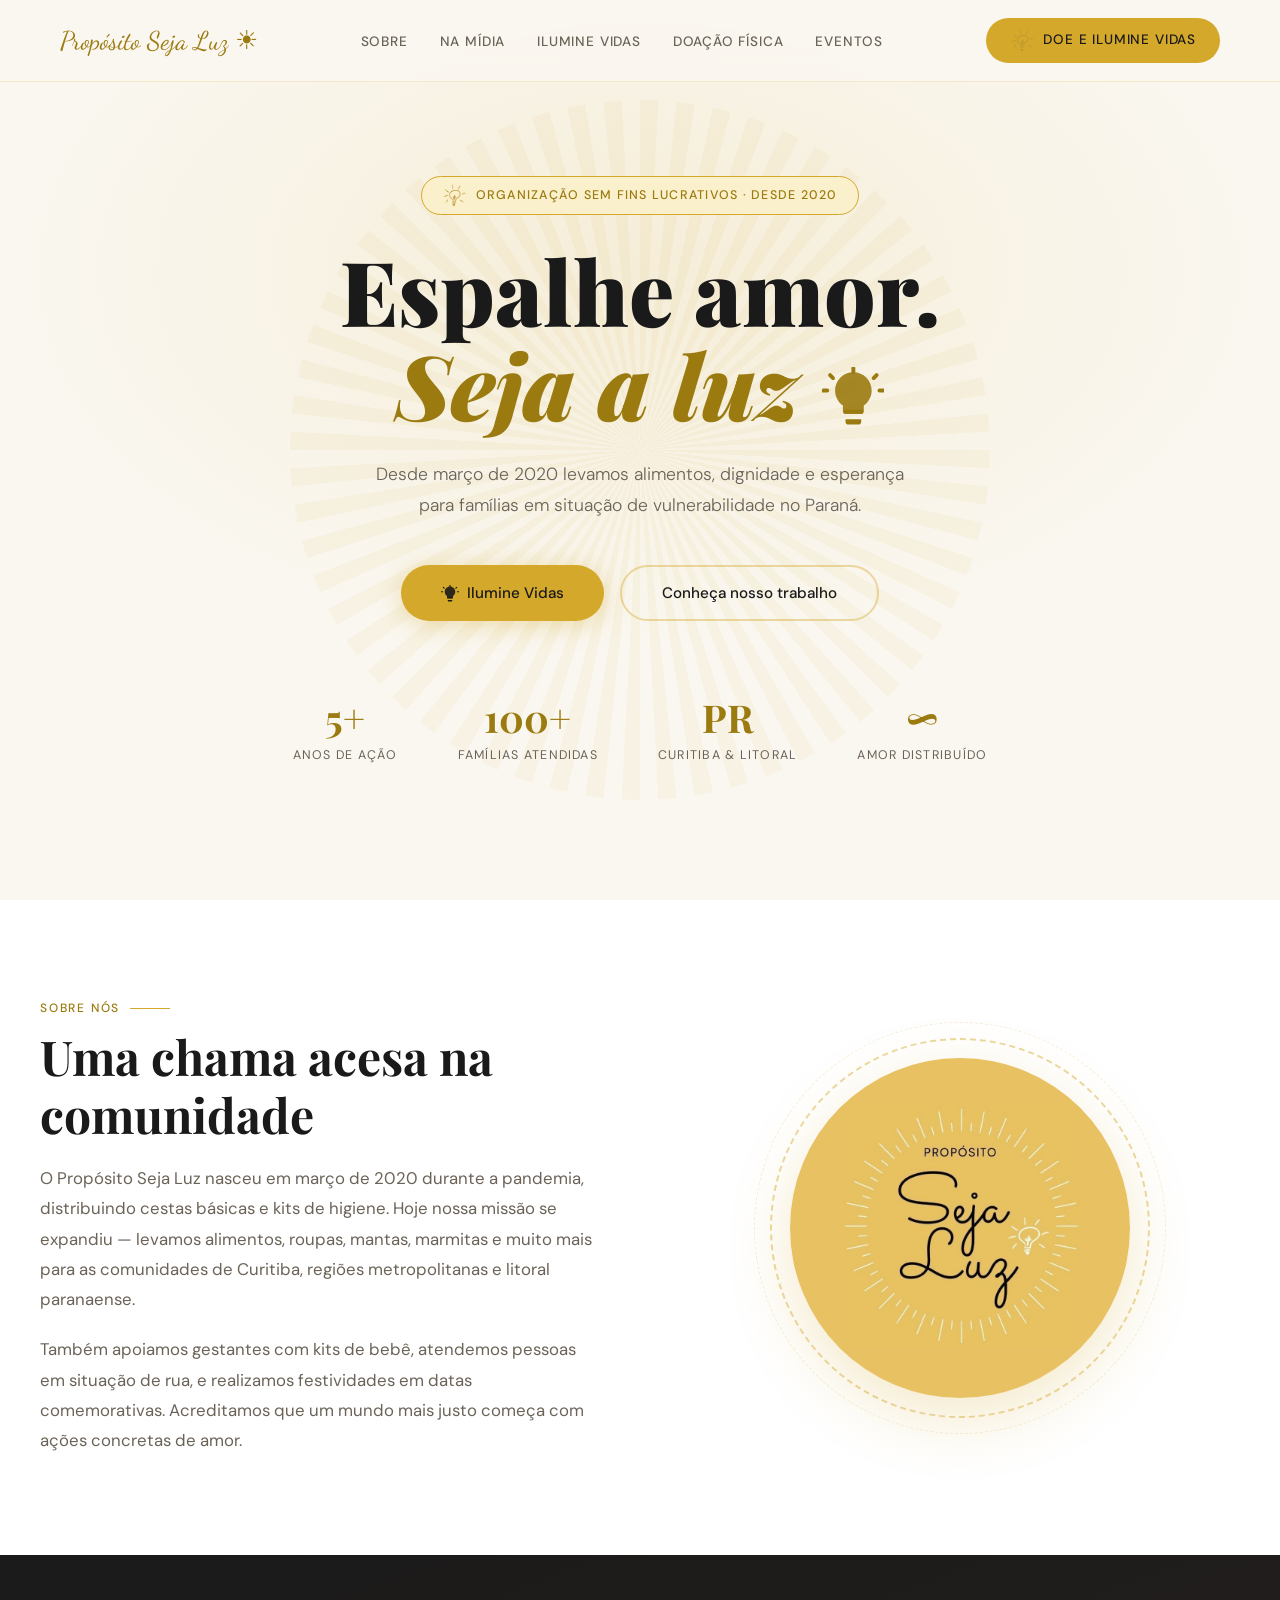
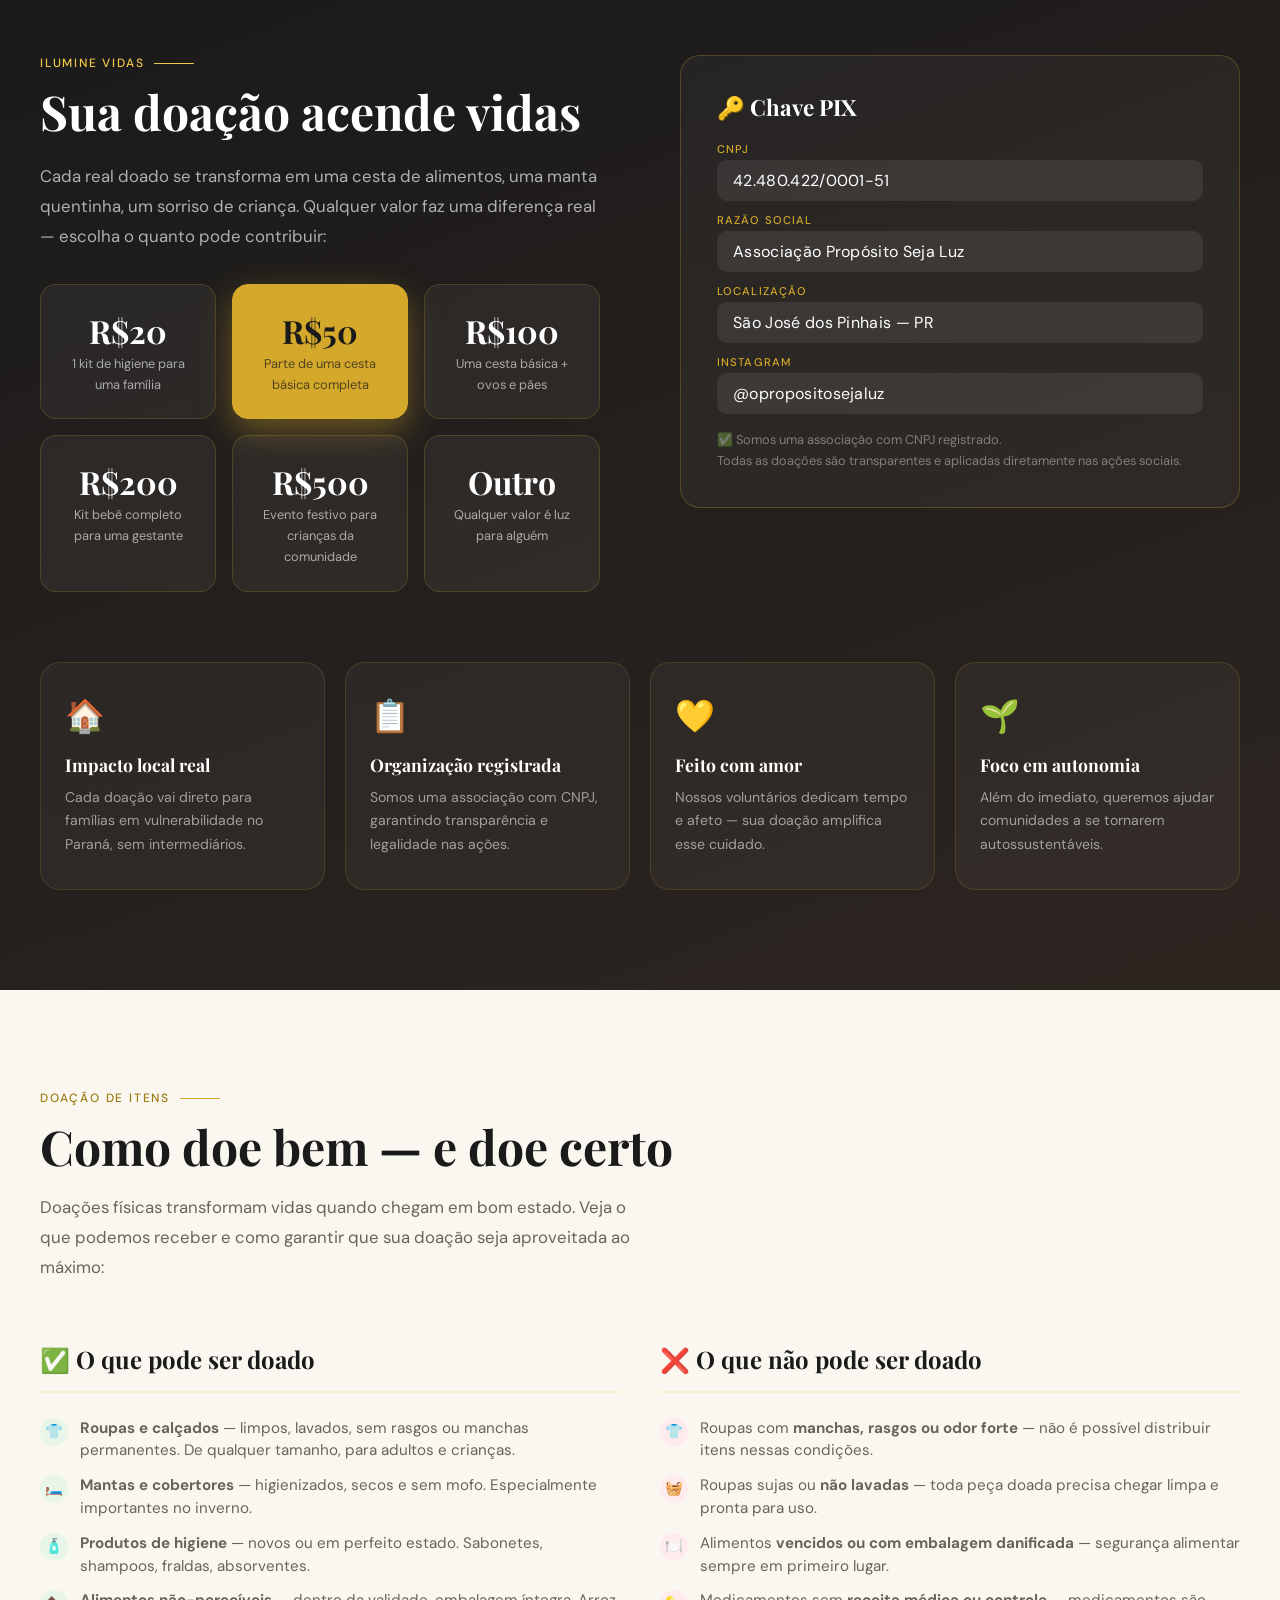
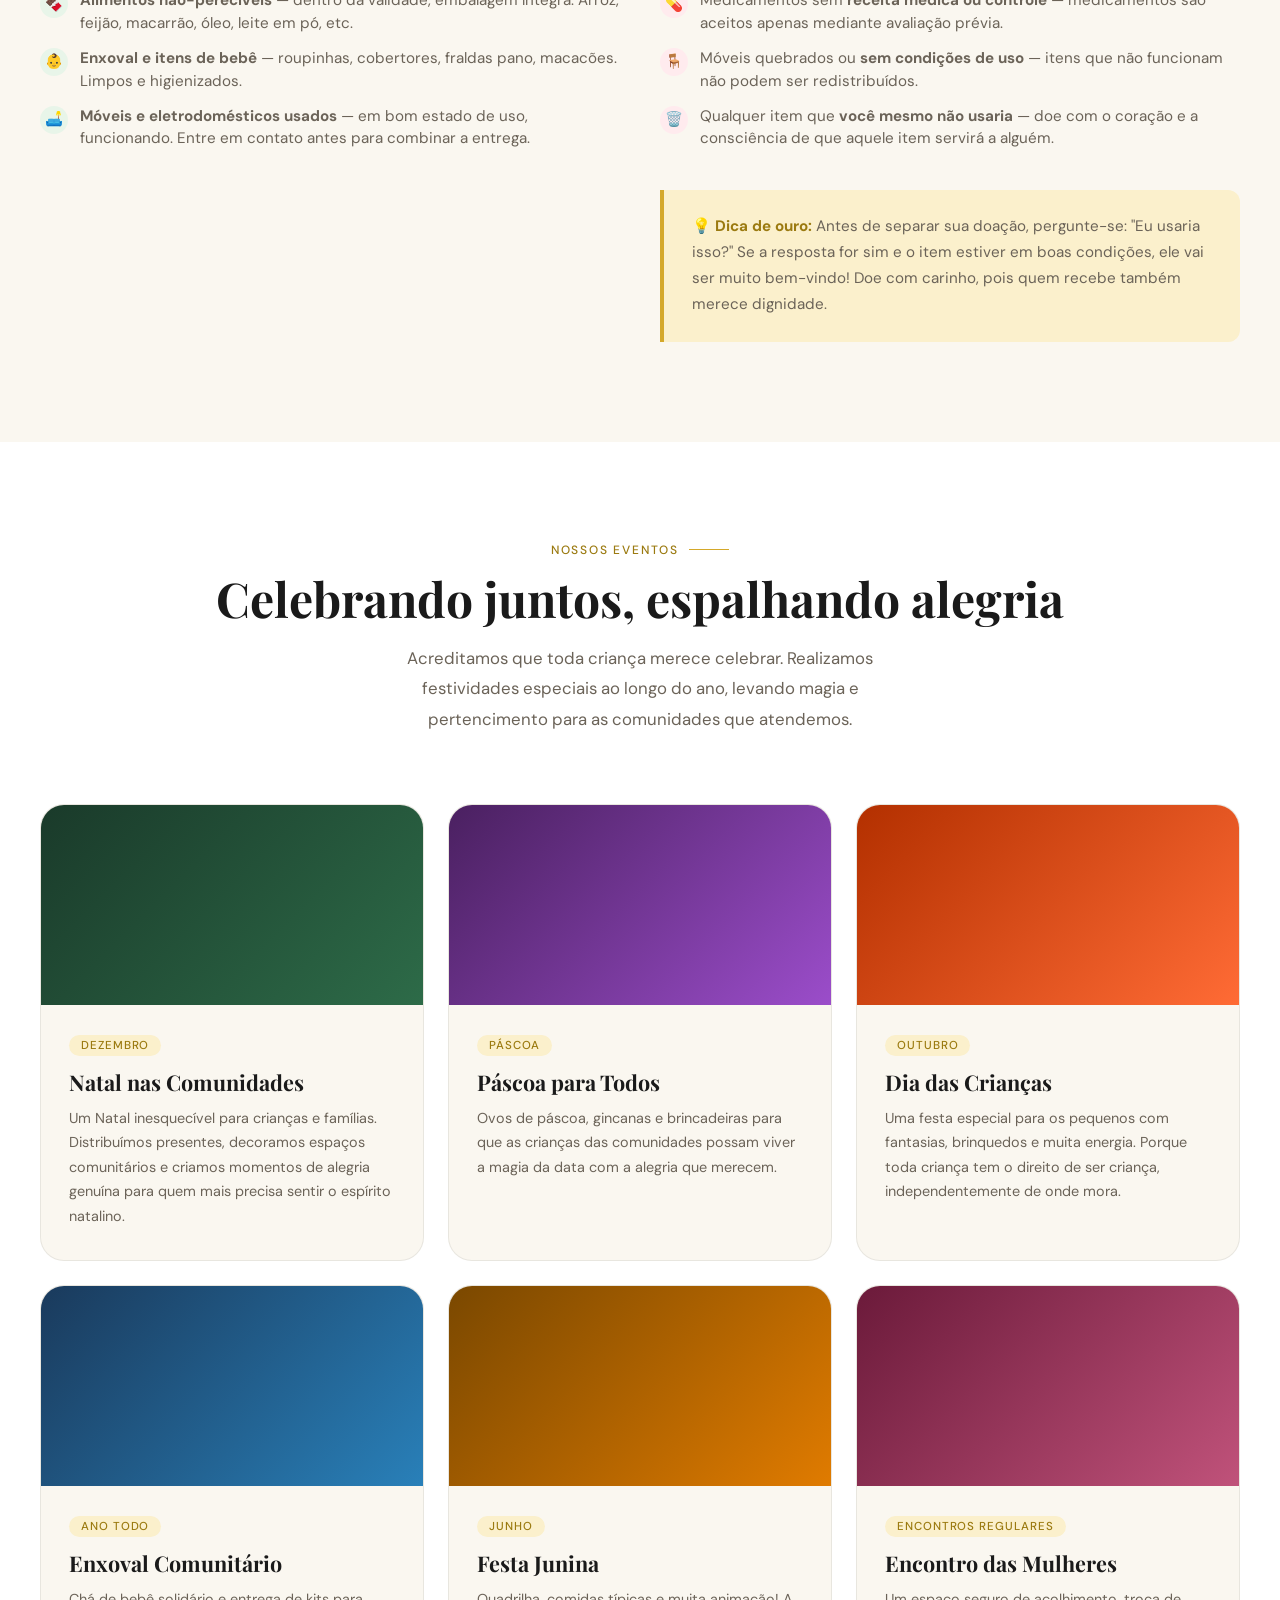
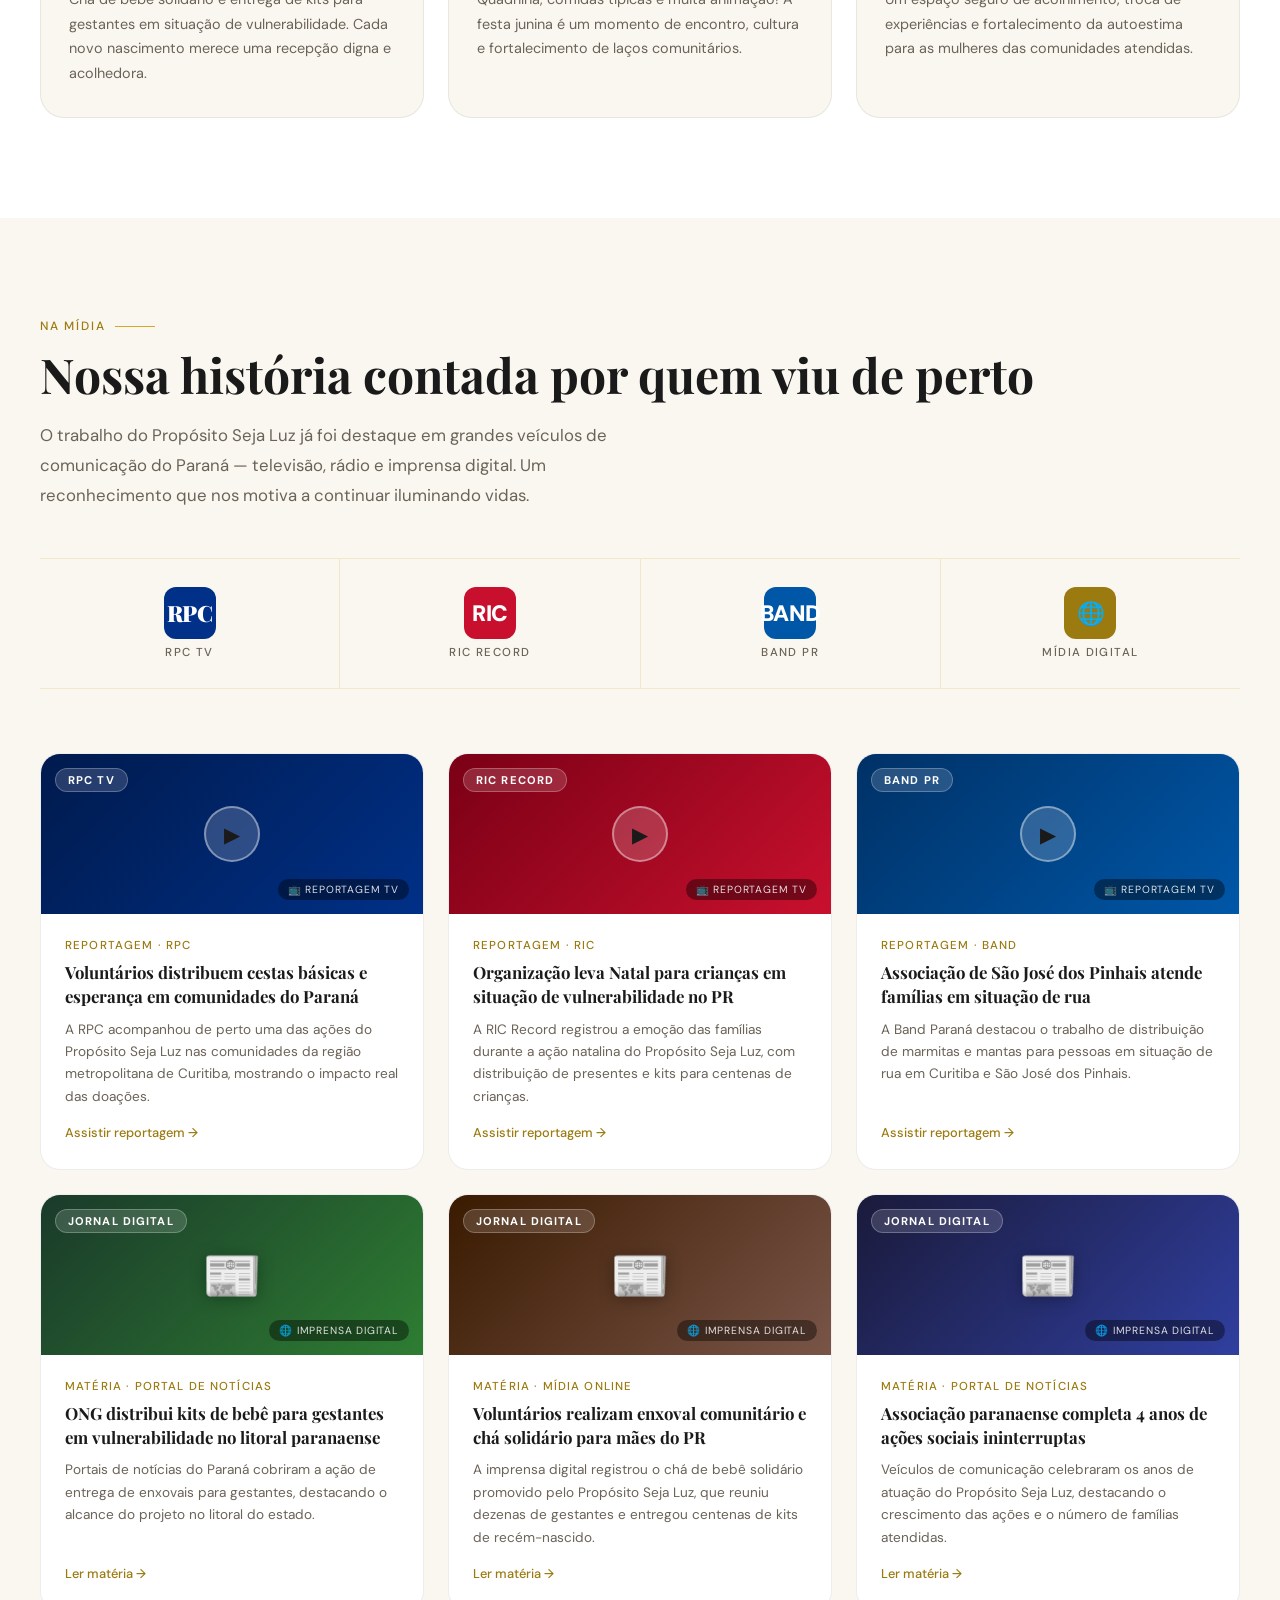
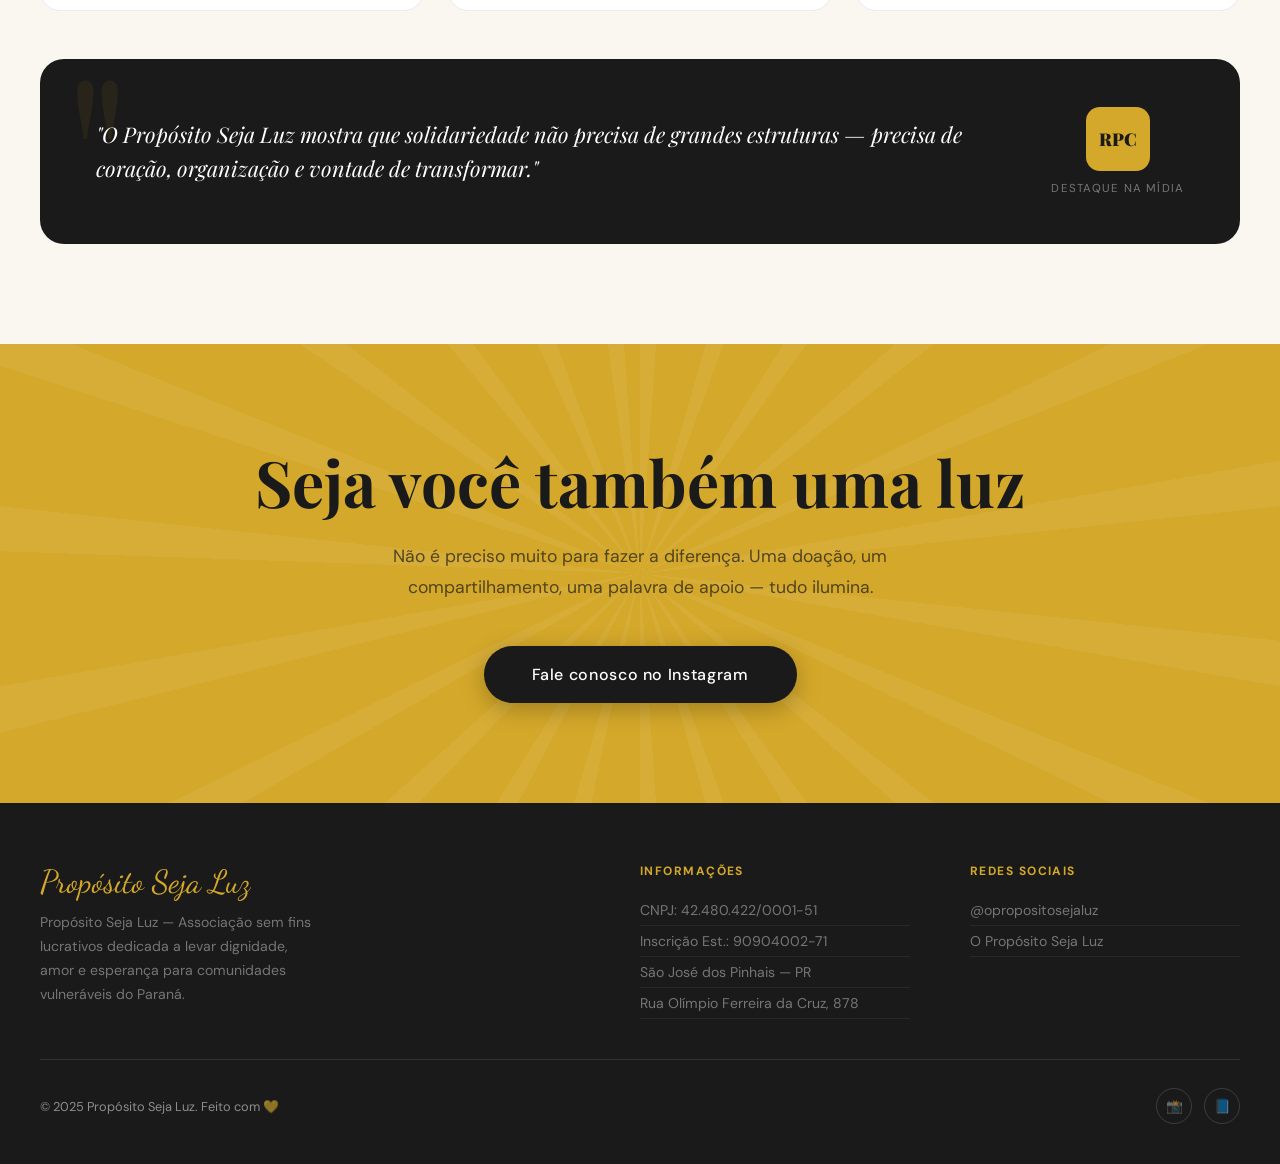
==== commit fe4e1dd5: "img: photos and icons" ====
--- a/index.html
+++ b/index.html
@@ -741,13 +741,26 @@
     <li><a href="#fisica">Doação Física</a></li>
     <li><a href="#eventos">Eventos</a></li>
   </ul>
-  <a href="#doe" class="nav-cta"><span class="nav-bulb"><svg class="svg-bulb" viewBox="0 0 24 24" fill="none" xmlns="http://www.w3.org/2000/svg"><path d="M12 2C8.13 2 5 5.13 5 9c0 2.38 1.19 4.47 3 5.74V17c0 .55.45 1 1 1h6c.55 0 1-.45 1-1v-2.26c1.81-1.27 3-3.36 3-5.74 0-3.87-3.13-7-7-7z" fill="currentColor" opacity="0.9"/><path d="M9 21c0 .55.45 1 1 1h4c.55 0 1-.45 1-1v-1H9v1z" fill="currentColor"/><line x1="9" y1="17" x2="15" y2="17" stroke="currentColor" stroke-width="1.5" stroke-linecap="round"/><line x1="12" y1="2" x2="12" y2="0.5" stroke="currentColor" stroke-width="1.5" stroke-linecap="round"/><line x1="4.22" y1="4.22" x2="3.1" y2="3.1" stroke="currentColor" stroke-width="1.5" stroke-linecap="round"/><line x1="19.78" y1="4.22" x2="20.9" y2="3.1" stroke="currentColor" stroke-width="1.5" stroke-linecap="round"/><line x1="2" y1="9" x2="0.5" y2="9" stroke="currentColor" stroke-width="1.5" stroke-linecap="round"/><line x1="22" y1="9" x2="23.5" y2="9" stroke="currentColor" stroke-width="1.5" stroke-linecap="round"/></svg></span> Ilumine Vidas</a>
+  <a href="#doe" class="nav-cta">
+   <span class="nav-bulb">
+    <!--<svg class="svg-bulb" viewBox="0 0 24 24" fill="none" xmlns="http://www.w3.org/2000/svg"><path d="M12 2C8.13 2 5 5.13 5 9c0 2.38 1.19 4.47 3 5.74V17c0 .55.45 1 1 1h6c.55 0 1-.45 1-1v-2.26c1.81-1.27 3-3.36 3-5.74 0-3.87-3.13-7-7-7z" fill="currentColor" opacity="0.9"/><path d="M9 21c0 .55.45 1 1 1h4c.55 0 1-.45 1-1v-1H9v1z" fill="currentColor"/><line x1="9" y1="17" x2="15" y2="17" stroke="currentColor" stroke-width="1.5" stroke-linecap="round"/><line x1="12" y1="2" x2="12" y2="0.5" stroke="currentColor" stroke-width="1.5" stroke-linecap="round"/><line x1="4.22" y1="4.22" x2="3.1" y2="3.1" stroke="currentColor" stroke-width="1.5" stroke-linecap="round"/><line x1="19.78" y1="4.22" x2="20.9" y2="3.1" stroke="currentColor" stroke-width="1.5" stroke-linecap="round"/><line x1="2" y1="9" x2="0.5" y2="9" stroke="currentColor" stroke-width="1.5" stroke-linecap="round"/><line x1="22" y1="9" x2="23.5" y2="9" stroke="currentColor" stroke-width="1.5" stroke-linecap="round"/></svg> -->
+  <img src="img/Adobe Express - file.png" class="svg-bulb" alt="lâmpada" 
+  style="width:25px; height:25px; vertical-align:middle; margin-right:4px; filter: brightness(0) saturate(100%) invert(58%) sepia(52%) saturate(500%) hue-rotate(5deg) brightness(90%);">
+  </span> doe e Ilumine Vidas</a>
 </nav>
 
 <!-- HERO -->
 <section class="hero">
   <div class="hero-rays"></div>
-  <div class="hero-badge"><span class="badge-bulb"><svg class="svg-bulb" viewBox="0 0 24 24" fill="none" xmlns="http://www.w3.org/2000/svg"><path d="M12 2C8.13 2 5 5.13 5 9c0 2.38 1.19 4.47 3 5.74V17c0 .55.45 1 1 1h6c.55 0 1-.45 1-1v-2.26c1.81-1.27 3-3.36 3-5.74 0-3.87-3.13-7-7-7z" fill="currentColor" opacity="0.9"/><path d="M9 21c0 .55.45 1 1 1h4c.55 0 1-.45 1-1v-1H9v1z" fill="currentColor"/><line x1="9" y1="17" x2="15" y2="17" stroke="currentColor" stroke-width="1.5" stroke-linecap="round"/><line x1="12" y1="2" x2="12" y2="0.5" stroke="currentColor" stroke-width="1.5" stroke-linecap="round"/><line x1="4.22" y1="4.22" x2="3.1" y2="3.1" stroke="currentColor" stroke-width="1.5" stroke-linecap="round"/><line x1="19.78" y1="4.22" x2="20.9" y2="3.1" stroke="currentColor" stroke-width="1.5" stroke-linecap="round"/><line x1="2" y1="9" x2="0.5" y2="9" stroke="currentColor" stroke-width="1.5" stroke-linecap="round"/><line x1="22" y1="9" x2="23.5" y2="9" stroke="currentColor" stroke-width="1.5" stroke-linecap="round"/></svg></span> Organização sem fins lucrativos · Desde 2020</div>
+  <div class="hero-badge">
+  <span class="badge-bulb">
+    <!-- <svg class="svg-bulb" viewBox="0 0 24 24" fill="none" xmlns="http://www.w3.org/2000/svg"><path d="M12 2C8.13 2 5 5.13 5 9c0 2.38 1.19 4.47 3 5.74V17c0 .55.45 1 1 1h6c.55 0 1-.45 1-1v-2.26c1.81-1.27 3-3.36 3-5.74 0-3.87-3.13-7-7-7z" fill="currentColor" opacity="0.9"/><path d="M9 21c0 .55.45 1 1 1h4c.55 0 1-.45 1-1v-1H9v1z" fill="currentColor"/><line x1="9" y1="17" x2="15" y2="17" stroke="currentColor" stroke-width="1.5" stroke-linecap="round"/><line x1="12" y1="2" x2="12" y2="0.5" stroke="currentColor" stroke-width="1.5" stroke-linecap="round"/><line x1="4.22" y1="4.22" x2="3.1" y2="3.1" stroke="currentColor" stroke-width="1.5" stroke-linecap="round"/><line x1="19.78" y1="4.22" x2="20.9" y2="3.1" stroke="currentColor" stroke-width="1.5" stroke-linecap="round"/><line x1="2" y1="9" x2="0.5" y2="9" stroke="currentColor" stroke-width="1.5" stroke-linecap="round"/><line x1="22" y1="9" x2="23.5" y2="9" stroke="currentColor" stroke-width="1.5" stroke-linecap="round"/> </svg>-->
+      
+          <img src="img/icon_bulb.png" class="svg-bulb" alt="lâmpada" 
+  style="width:25px; height:25px; vertical-align:middle; margin-right:4px; filter: brightness(0) saturate(100%) invert(58%) sepia(52%) saturate(500%) hue-rotate(5deg) brightness(90%);">
+  </span>
+  
+  Organização sem fins lucrativos · Desde 2020</div>
   <h1>
     Espalhe amor.<br>
     <em>Seja a luz <svg class="svg-bulb" viewBox="0 0 24 24" fill="none" xmlns="http://www.w3.org/2000/svg"><path d="M12 2C8.13 2 5 5.13 5 9c0 2.38 1.19 4.47 3 5.74V17c0 .55.45 1 1 1h6c.55 0 1-.45 1-1v-2.26c1.81-1.27 3-3.36 3-5.74 0-3.87-3.13-7-7-7z" fill="currentColor" opacity="0.9"/><path d="M9 21c0 .55.45 1 1 1h4c.55 0 1-.45 1-1v-1H9v1z" fill="currentColor"/><line x1="9" y1="17" x2="15" y2="17" stroke="currentColor" stroke-width="1.5" stroke-linecap="round"/><line x1="12" y1="2" x2="12" y2="0.5" stroke="currentColor" stroke-width="1.5" stroke-linecap="round"/><line x1="4.22" y1="4.22" x2="3.1" y2="3.1" stroke="currentColor" stroke-width="1.5" stroke-linecap="round"/><line x1="19.78" y1="4.22" x2="20.9" y2="3.1" stroke="currentColor" stroke-width="1.5" stroke-linecap="round"/><line x1="2" y1="9" x2="0.5" y2="9" stroke="currentColor" stroke-width="1.5" stroke-linecap="round"/><line x1="22" y1="9" x2="23.5" y2="9" stroke="currentColor" stroke-width="1.5" stroke-linecap="round"/></svg></em>
@@ -982,7 +995,7 @@
     <div class="eventos-grid reveal">
       <div class="evento-card">
         <div class="evento-card-img img-natal">
-          <span class="evento-emoji">🎄</span>
+          <!-- <span class="evento-emoji">🎄</span> -->
         </div>
         <div class="evento-body">
           <span class="evento-tag">Dezembro</span>
@@ -993,7 +1006,7 @@
 
       <div class="evento-card">
         <div class="evento-card-img img-pascoa">
-          <span class="evento-emoji">🐣</span>
+          <!-- <span class="evento-emoji">🐣</span> -->
         </div>
         <div class="evento-body">
           <span class="evento-tag">Páscoa</span>
@@ -1004,7 +1017,7 @@
 
       <div class="evento-card">
         <div class="evento-card-img img-criancas">
-          <span class="evento-emoji">🎈</span>
+          <!-- <span class="evento-emoji">🎈</span> -->
         </div>
         <div class="evento-body">
           <span class="evento-tag">Outubro</span>
@@ -1015,7 +1028,7 @@
 
       <div class="evento-card">
         <div class="evento-card-img img-enxoval">
-          <span class="evento-emoji">👶</span>
+          <!-- <span class="evento-emoji">👶</span> -->
         </div>
         <div class="evento-body">
           <span class="evento-tag">Ano todo</span>
@@ -1026,7 +1039,7 @@
 
       <div class="evento-card">
         <div class="evento-card-img img-junina">
-          <span class="evento-emoji">🎡</span>
+          <!-- <span class="evento-emoji">🎡</span> -->
         </div>
         <div class="evento-body">
           <span class="evento-tag">Junho</span>
@@ -1037,7 +1050,7 @@
 
       <div class="evento-card">
         <div class="evento-card-img img-mulheres">
-          <span class="evento-emoji">🌸</span>
+          <!-- <span class="evento-emoji">🌸</span> -->
         </div>
         <div class="evento-body">
           <span class="evento-tag">Encontros regulares</span>
@@ -1193,12 +1206,14 @@
 
 <!-- CTA FINAL -->
 <section class="cta-final" id="contato">
-  <h2>Seja você também uma luz <svg class="svg-bulb" viewBox="0 0 24 24" fill="none" xmlns="http://www.w3.org/2000/svg"><path d="M12 2C8.13 2 5 5.13 5 9c0 2.38 1.19 4.47 3 5.74V17c0 .55.45 1 1 1h6c.55 0 1-.45 1-1v-2.26c1.81-1.27 3-3.36 3-5.74 0-3.87-3.13-7-7-7z" fill="currentColor" opacity="0.9"/><path d="M9 21c0 .55.45 1 1 1h4c.55 0 1-.45 1-1v-1H9v1z" fill="currentColor"/><line x1="9" y1="17" x2="15" y2="17" stroke="currentColor" stroke-width="1.5" stroke-linecap="round"/><line x1="12" y1="2" x2="12" y2="0.5" stroke="currentColor" stroke-width="1.5" stroke-linecap="round"/><line x1="4.22" y1="4.22" x2="3.1" y2="3.1" stroke="currentColor" stroke-width="1.5" stroke-linecap="round"/><line x1="19.78" y1="4.22" x2="20.9" y2="3.1" stroke="currentColor" stroke-width="1.5" stroke-linecap="round"/><line x1="2" y1="9" x2="0.5" y2="9" stroke="currentColor" stroke-width="1.5" stroke-linecap="round"/><line x1="22" y1="9" x2="23.5" y2="9" stroke="currentColor" stroke-width="1.5" stroke-linecap="round"/></svg></h2>
+  <h2>Seja você também uma luz 
+  <!-- <svg class="svg-bulb" viewBox="0 0 24 24" fill="none" xmlns="http://www.w3.org/2000/svg"><path d="M12 2C8.13 2 5 5.13 5 9c0 2.38 1.19 4.47 3 5.74V17c0 .55.45 1 1 1h6c.55 0 1-.45 1-1v-2.26c1.81-1.27 3-3.36 3-5.74 0-3.87-3.13-7-7-7z" fill="currentColor" opacity="0.9"/><path d="M9 21c0 .55.45 1 1 1h4c.55 0 1-.45 1-1v-1H9v1z" fill="currentColor"/><line x1="9" y1="17" x2="15" y2="17" stroke="currentColor" stroke-width="1.5" stroke-linecap="round"/><line x1="12" y1="2" x2="12" y2="0.5" stroke="currentColor" stroke-width="1.5" stroke-linecap="round"/><line x1="4.22" y1="4.22" x2="3.1" y2="3.1" stroke="currentColor" stroke-width="1.5" stroke-linecap="round"/><line x1="19.78" y1="4.22" x2="20.9" y2="3.1" stroke="currentColor" stroke-width="1.5" stroke-linecap="round"/><line x1="2" y1="9" x2="0.5" y2="9" stroke="currentColor" stroke-width="1.5" stroke-linecap="round"/><line x1="22" y1="9" x2="23.5" y2="9" stroke="currentColor" stroke-width="1.5" stroke-linecap="round"/></svg> -->
+  </h2>
   <p>
     Não é preciso muito para fazer a diferença. Uma doação, um compartilhamento, uma palavra de apoio — tudo ilumina.
   </p>
   <a href="https://instagram.com/opropositosejaluz" target="_blank" class="btn-dark">
-    📲 Fale conosco no Instagram
+    Fale conosco no Instagram
   </a>
 </section>
 
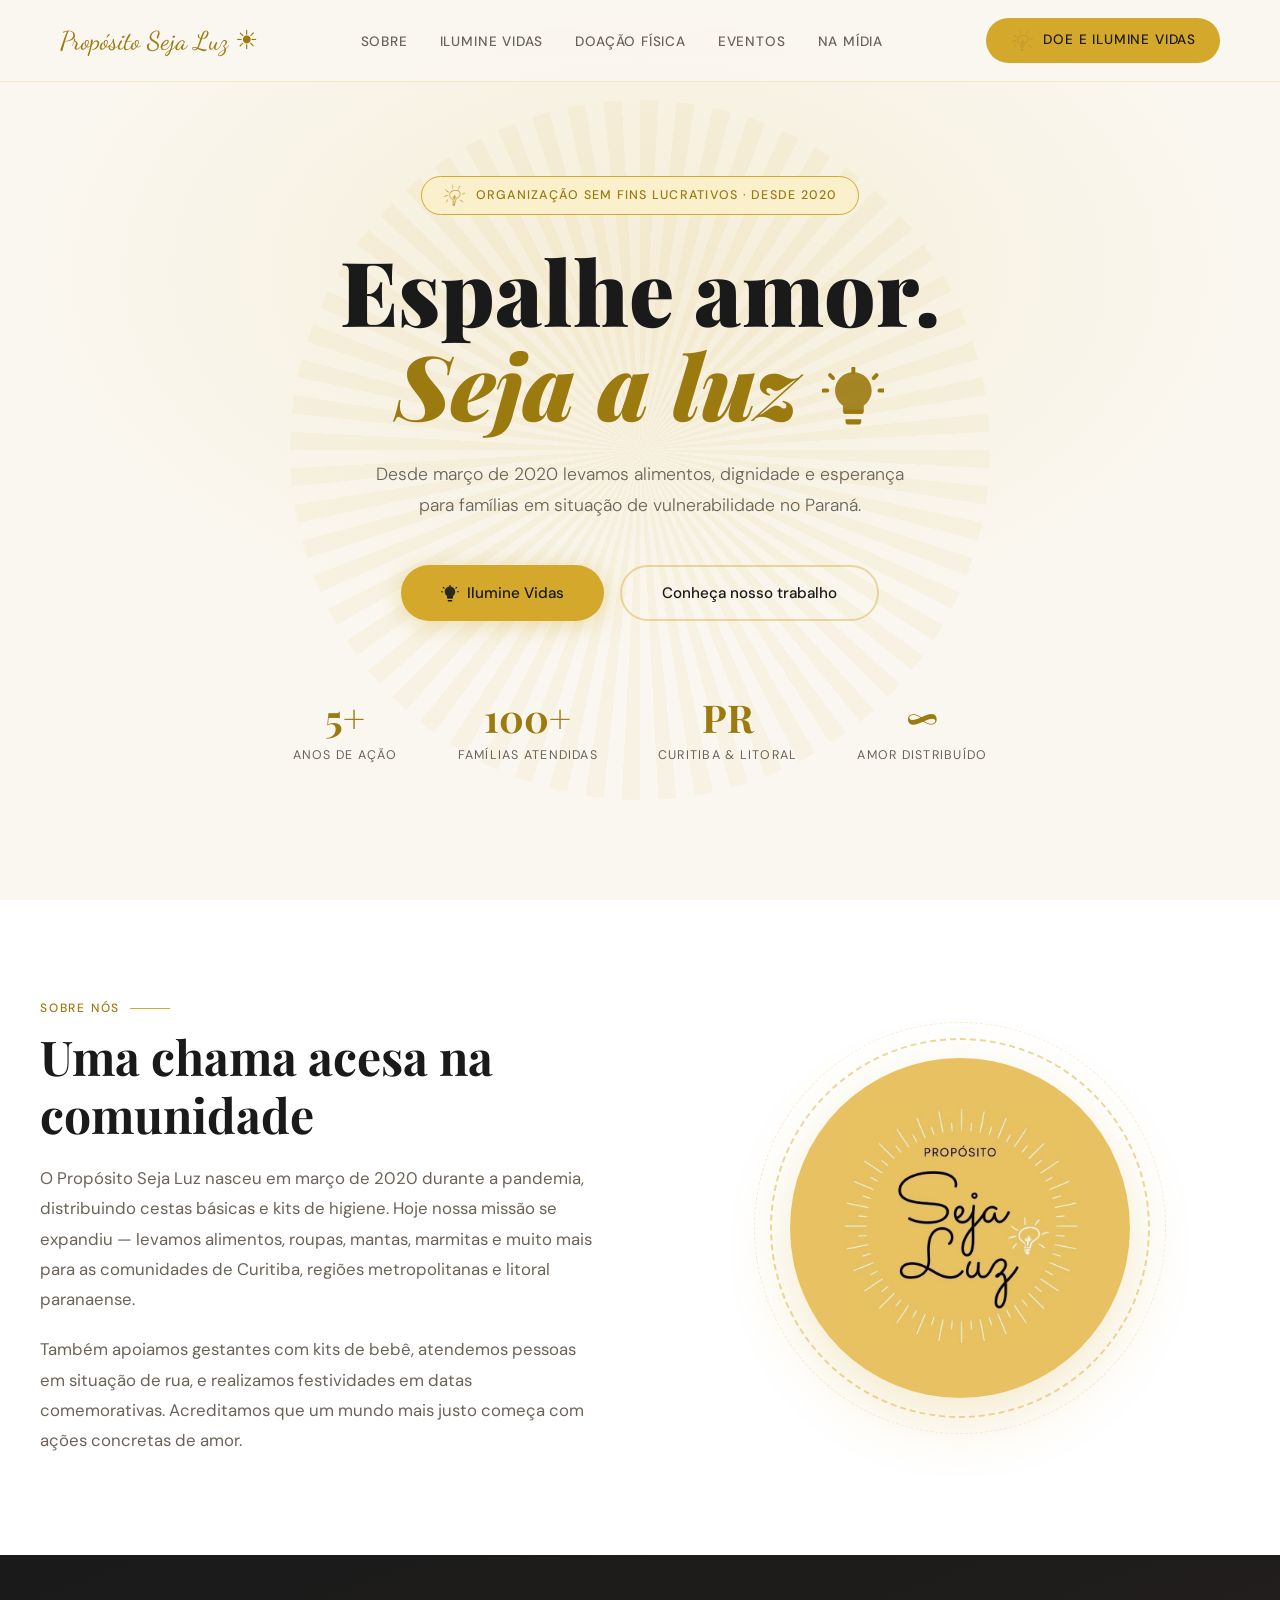
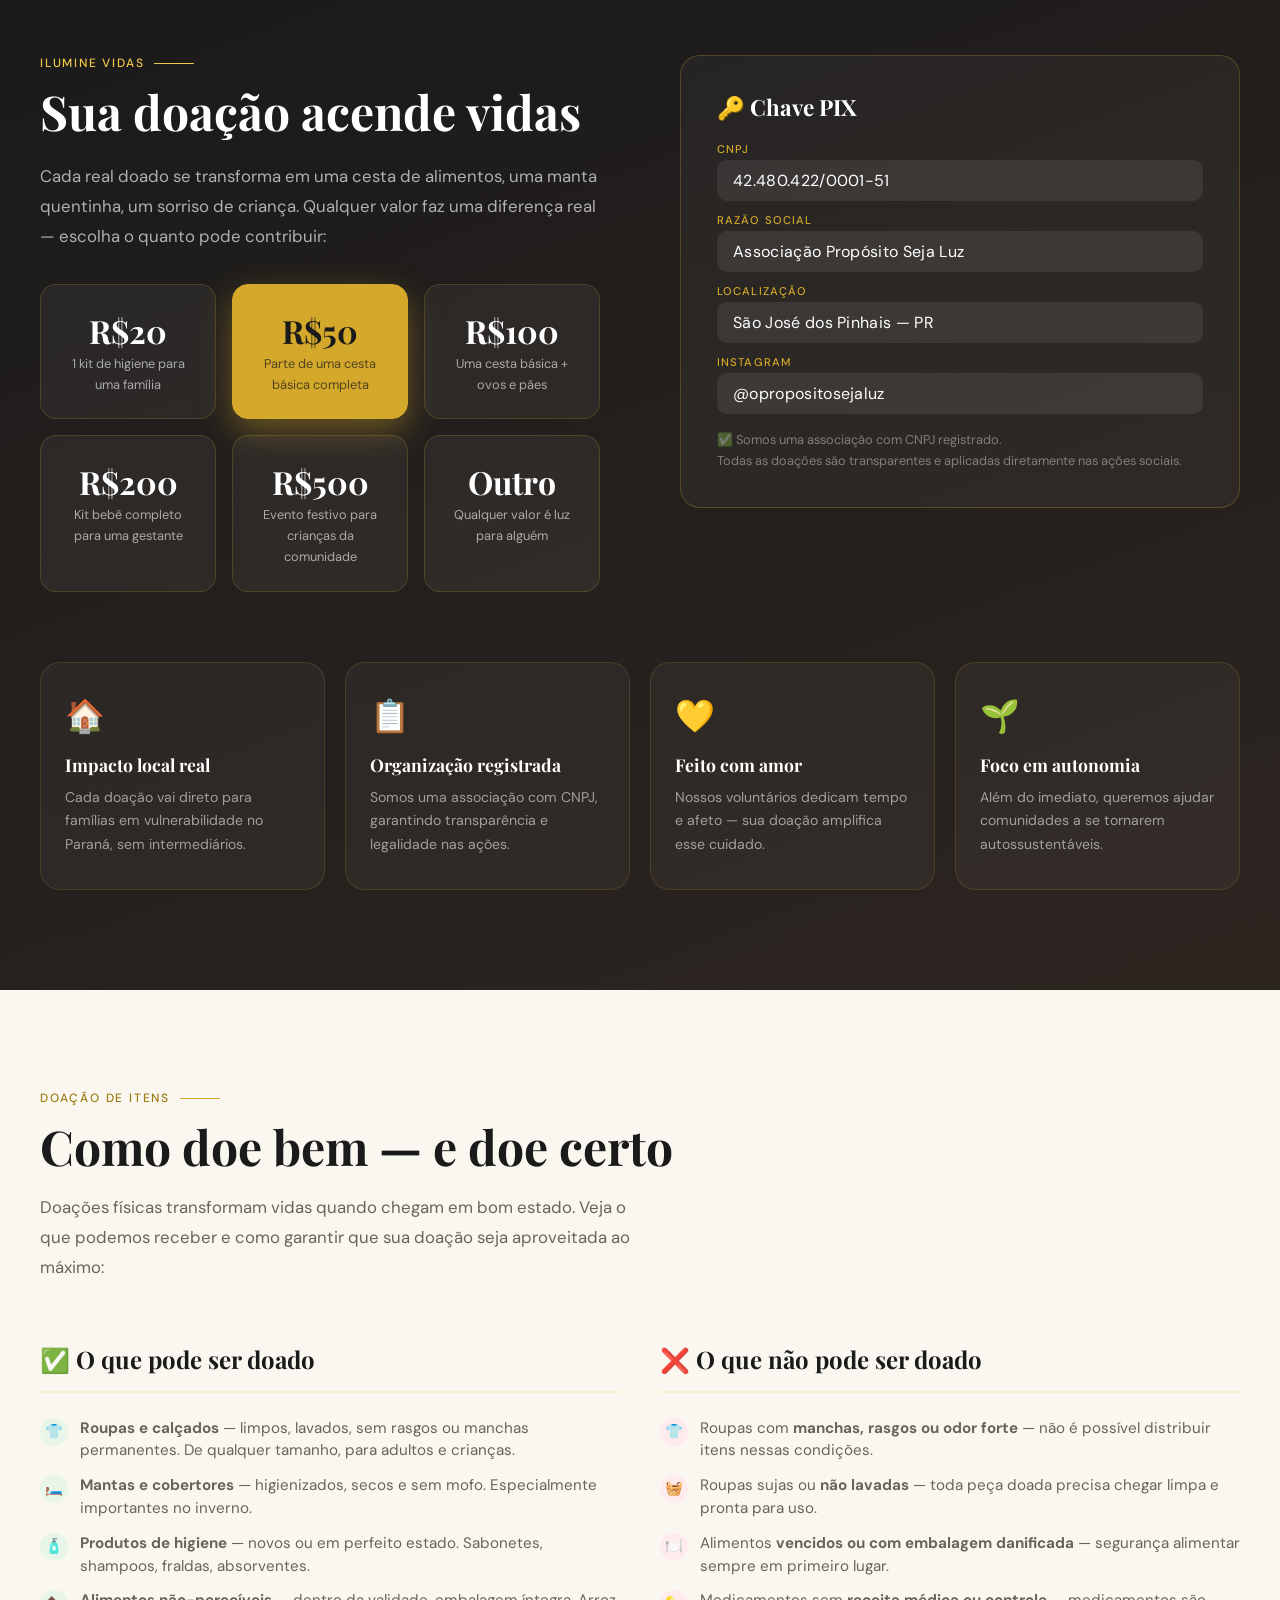
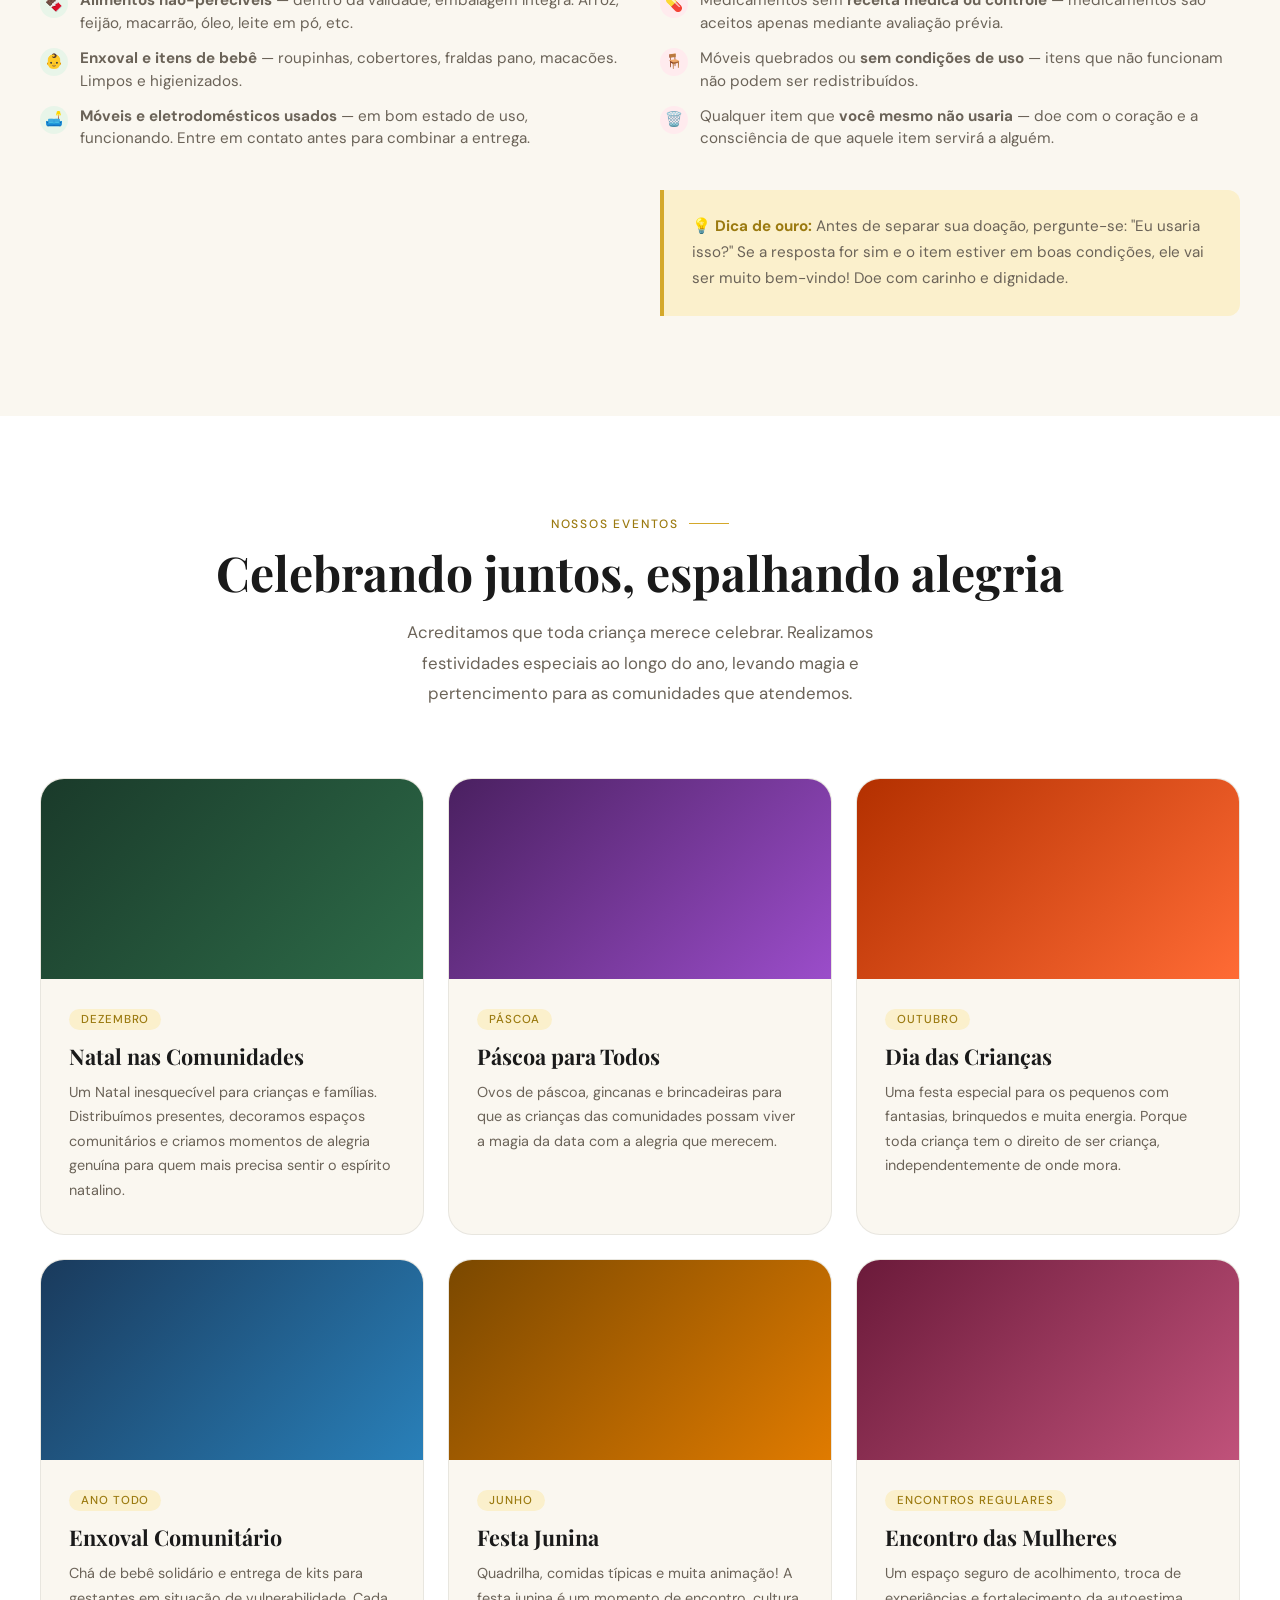
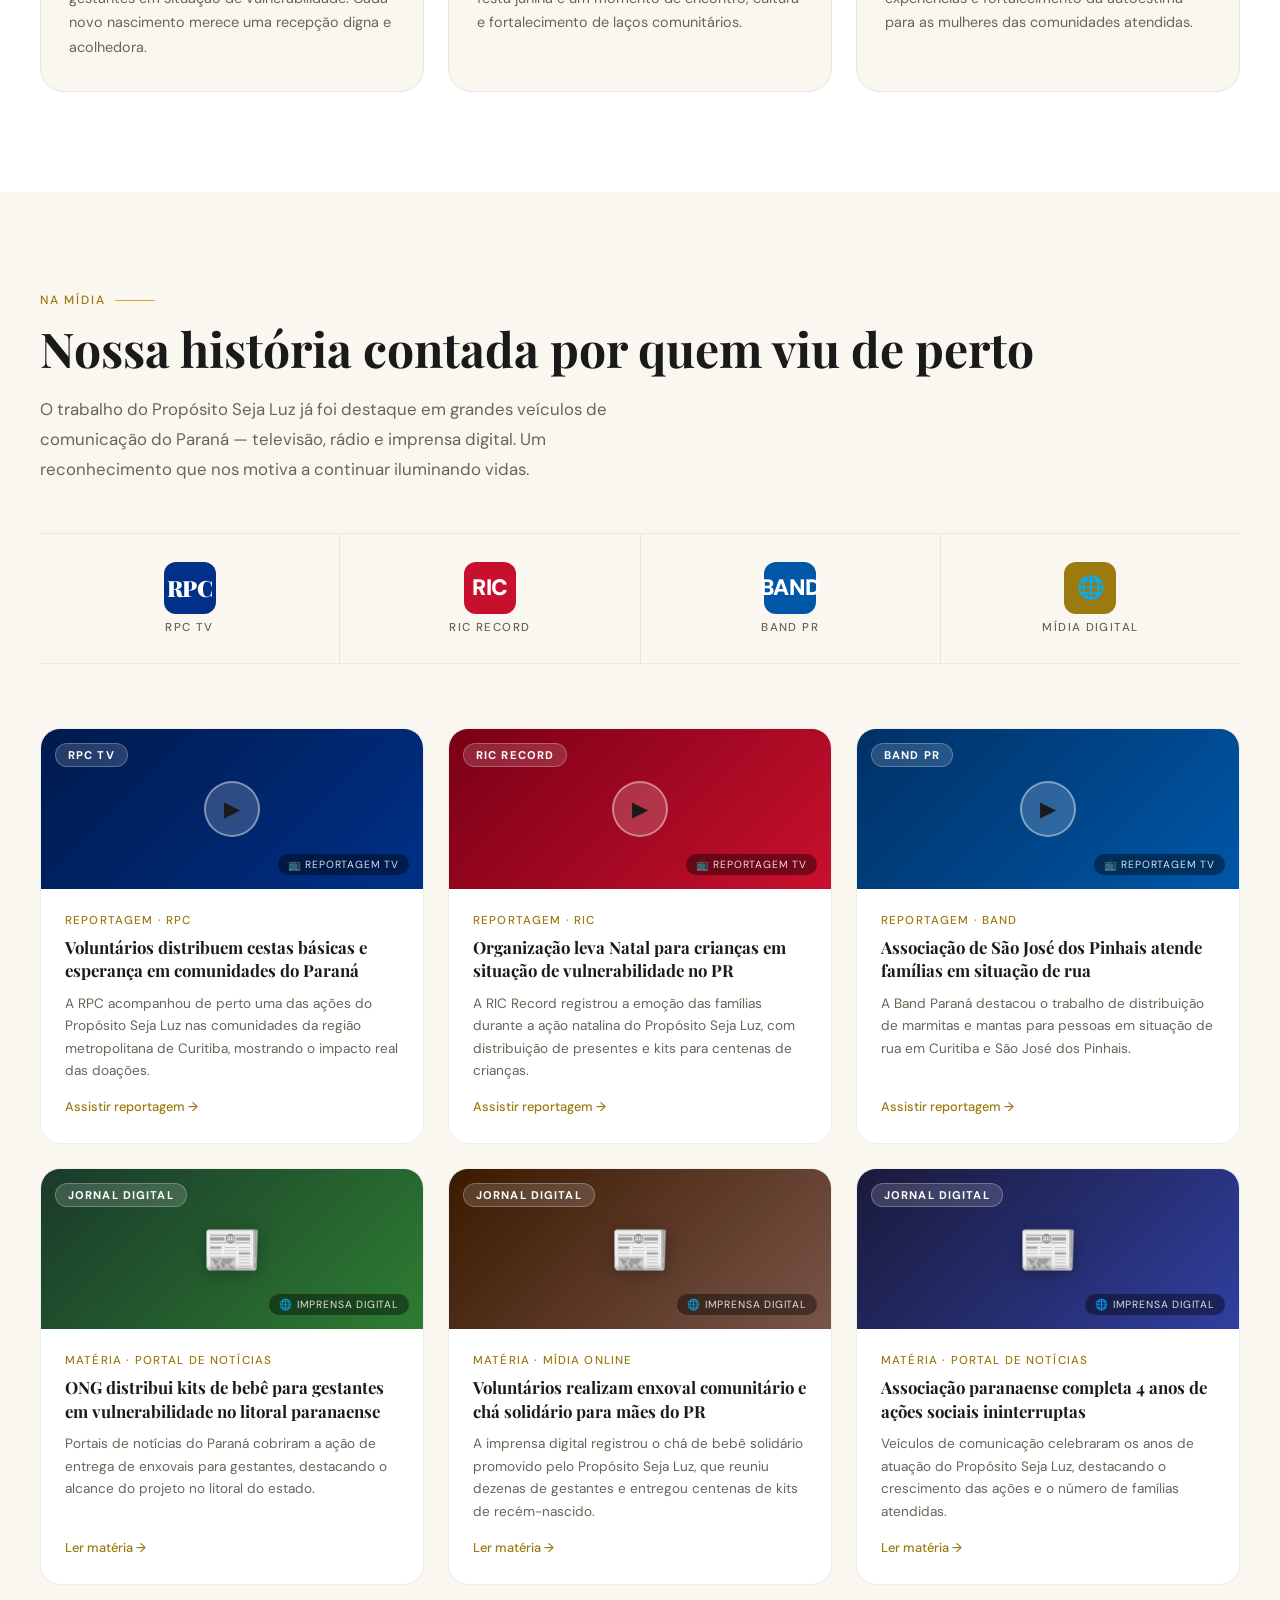
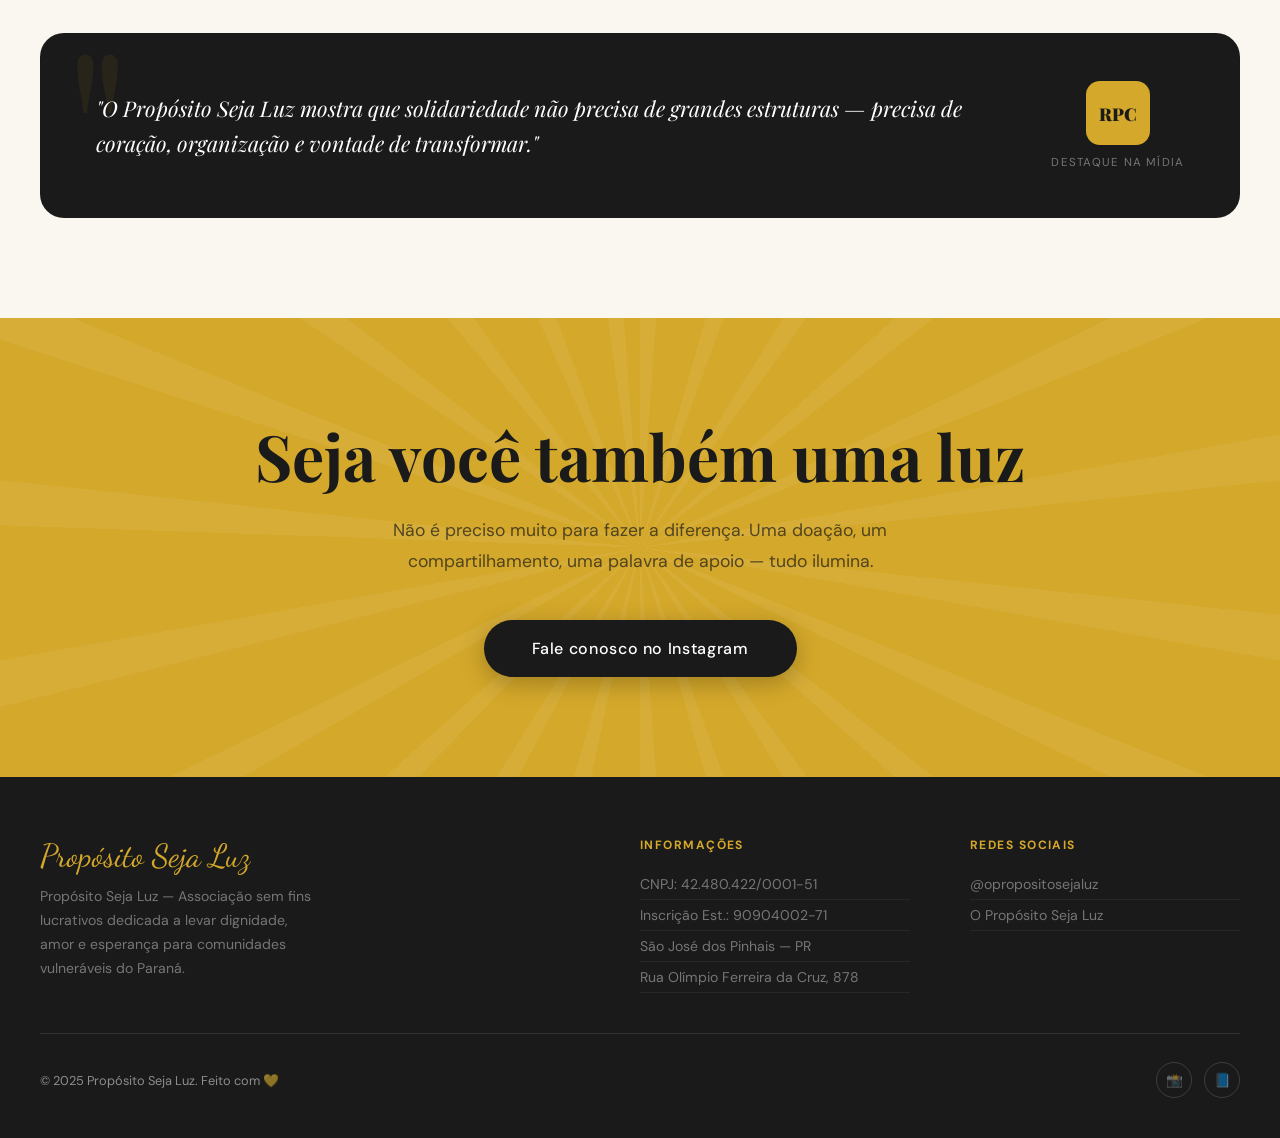
==== commit f36ff9ca: "content: update text about tips" ====
--- a/index.html
+++ b/index.html
@@ -736,10 +736,10 @@
   <a href="#" class="nav-logo">Propósito Seja Luz ☀</a>
   <ul class="nav-links">
     <li><a href="#sobre">Sobre</a></li>
-    <li><a href="#midia">Na Mídia</a></li>
     <li><a href="#doe">Ilumine Vidas</a></li>
     <li><a href="#fisica">Doação Física</a></li>
     <li><a href="#eventos">Eventos</a></li>
+    <li><a href="#midia">Na Mídia</a></li>
   </ul>
   <a href="#doe" class="nav-cta">
    <span class="nav-bulb">
@@ -974,7 +974,7 @@
         </ul>
 
         <div class="fisica-tip">
-          <strong>💡 Dica de ouro:</strong> Antes de separar sua doação, pergunte-se: "Eu usaria isso?" Se a resposta for sim e o item estiver em boas condições, ele vai ser muito bem-vindo! Doe com carinho, pois quem recebe também merece dignidade.
+          <strong>💡 Dica de ouro:</strong> Antes de separar sua doação, pergunte-se: "Eu usaria isso?" Se a resposta for sim e o item estiver em boas condições, ele vai ser muito bem-vindo! Doe com carinho e dignidade.
         </div>
       </div>
     </div>
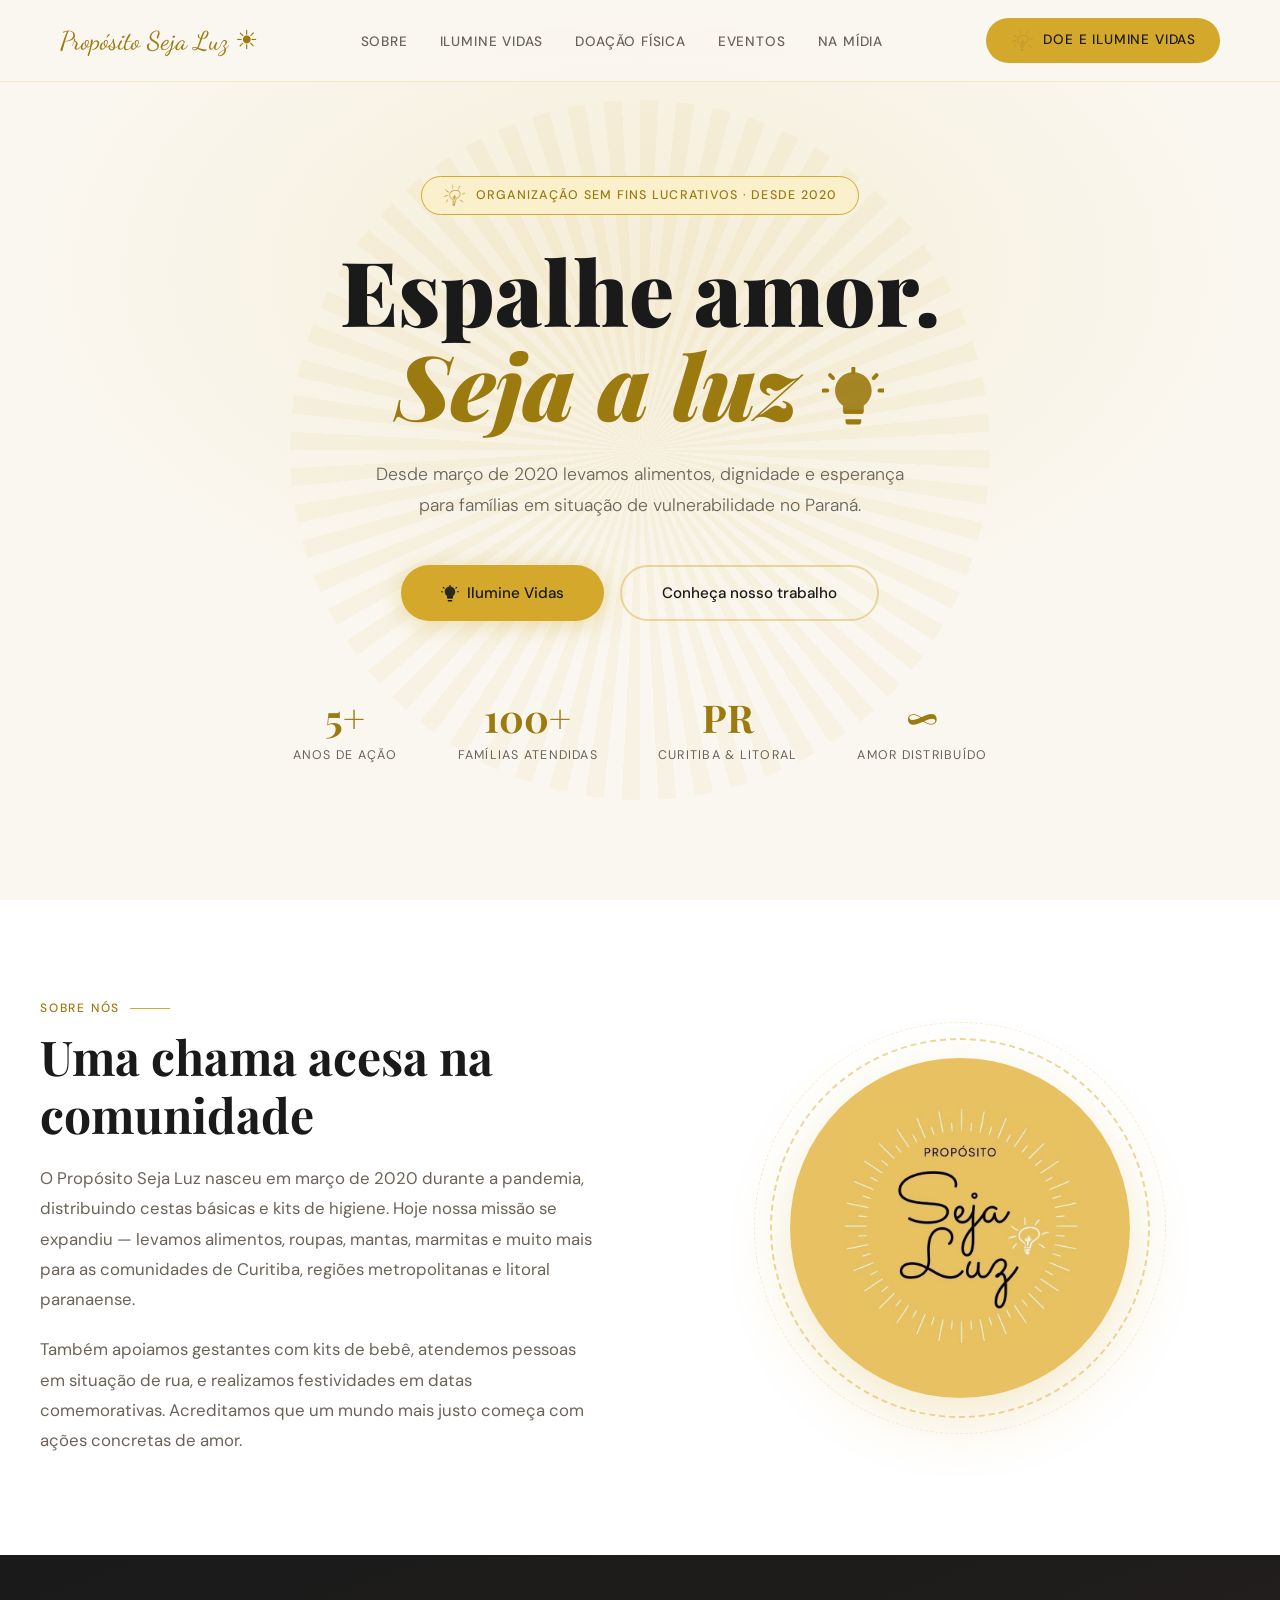
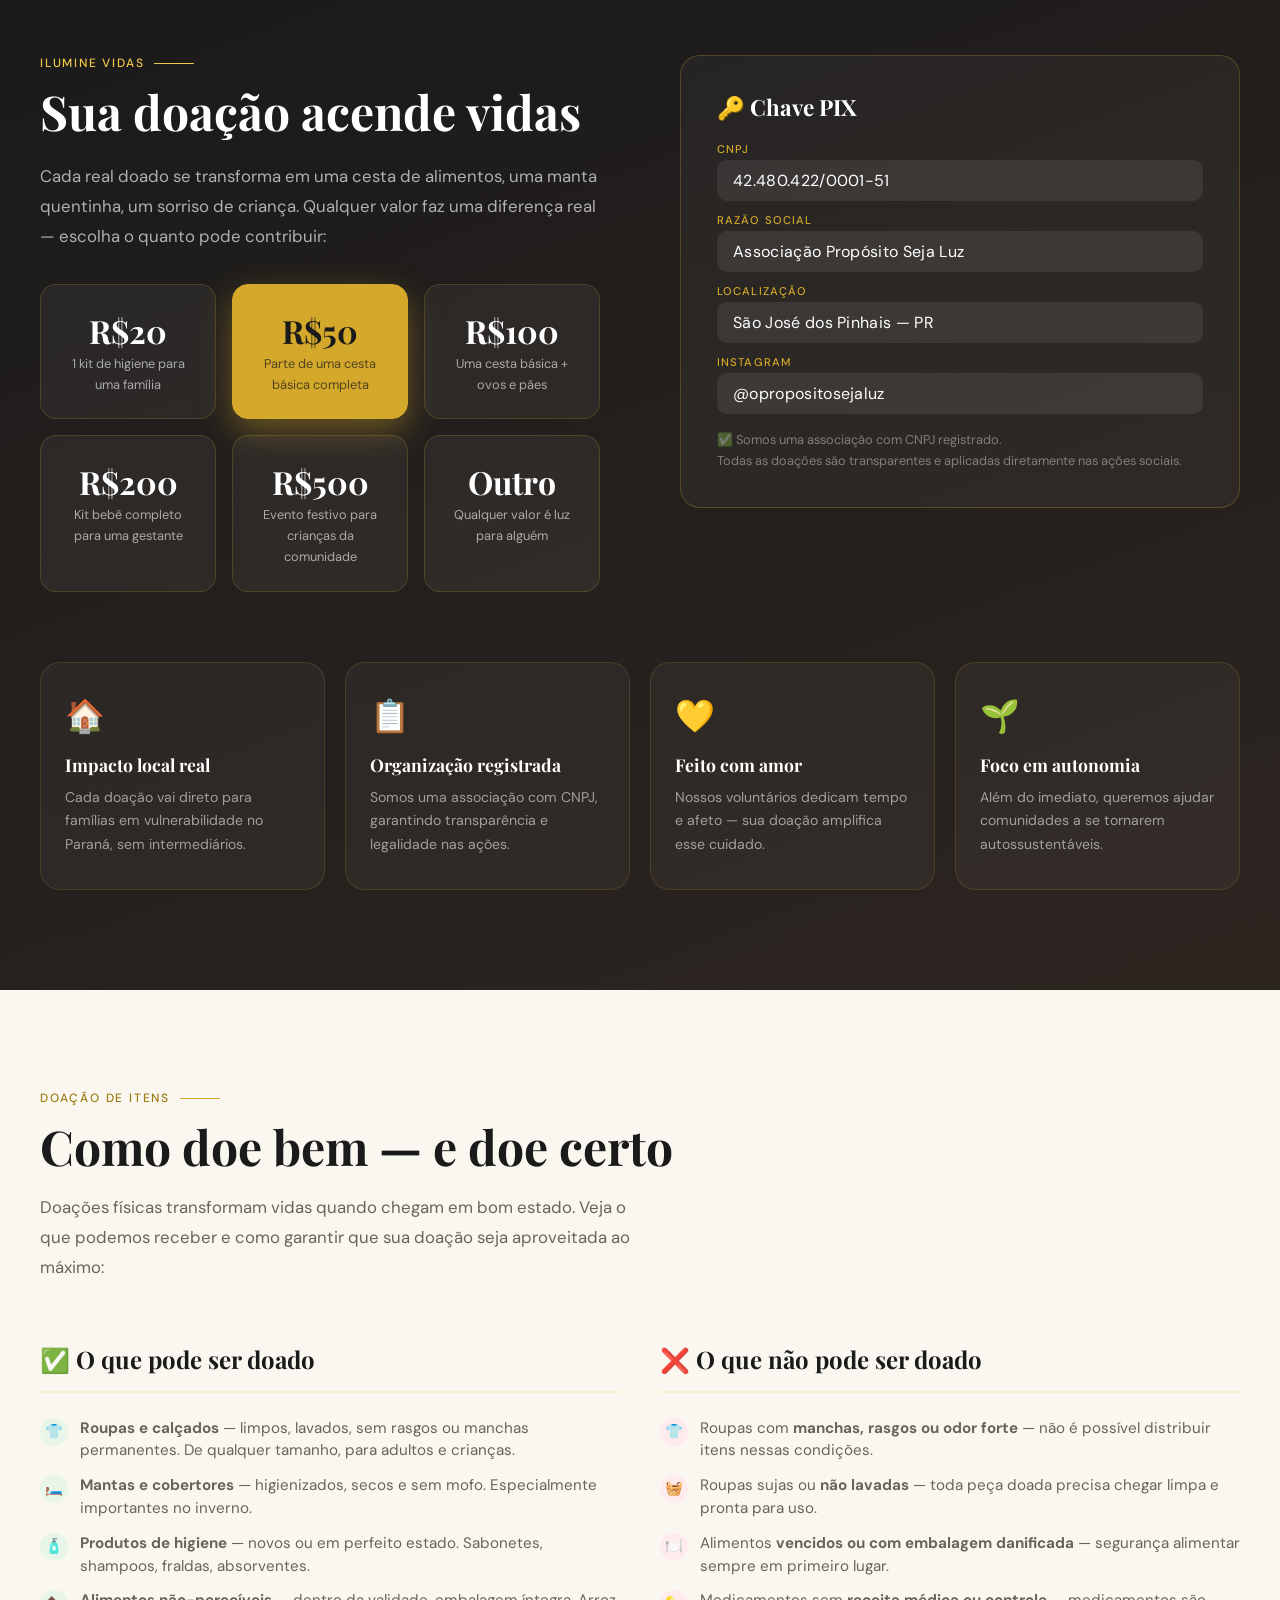
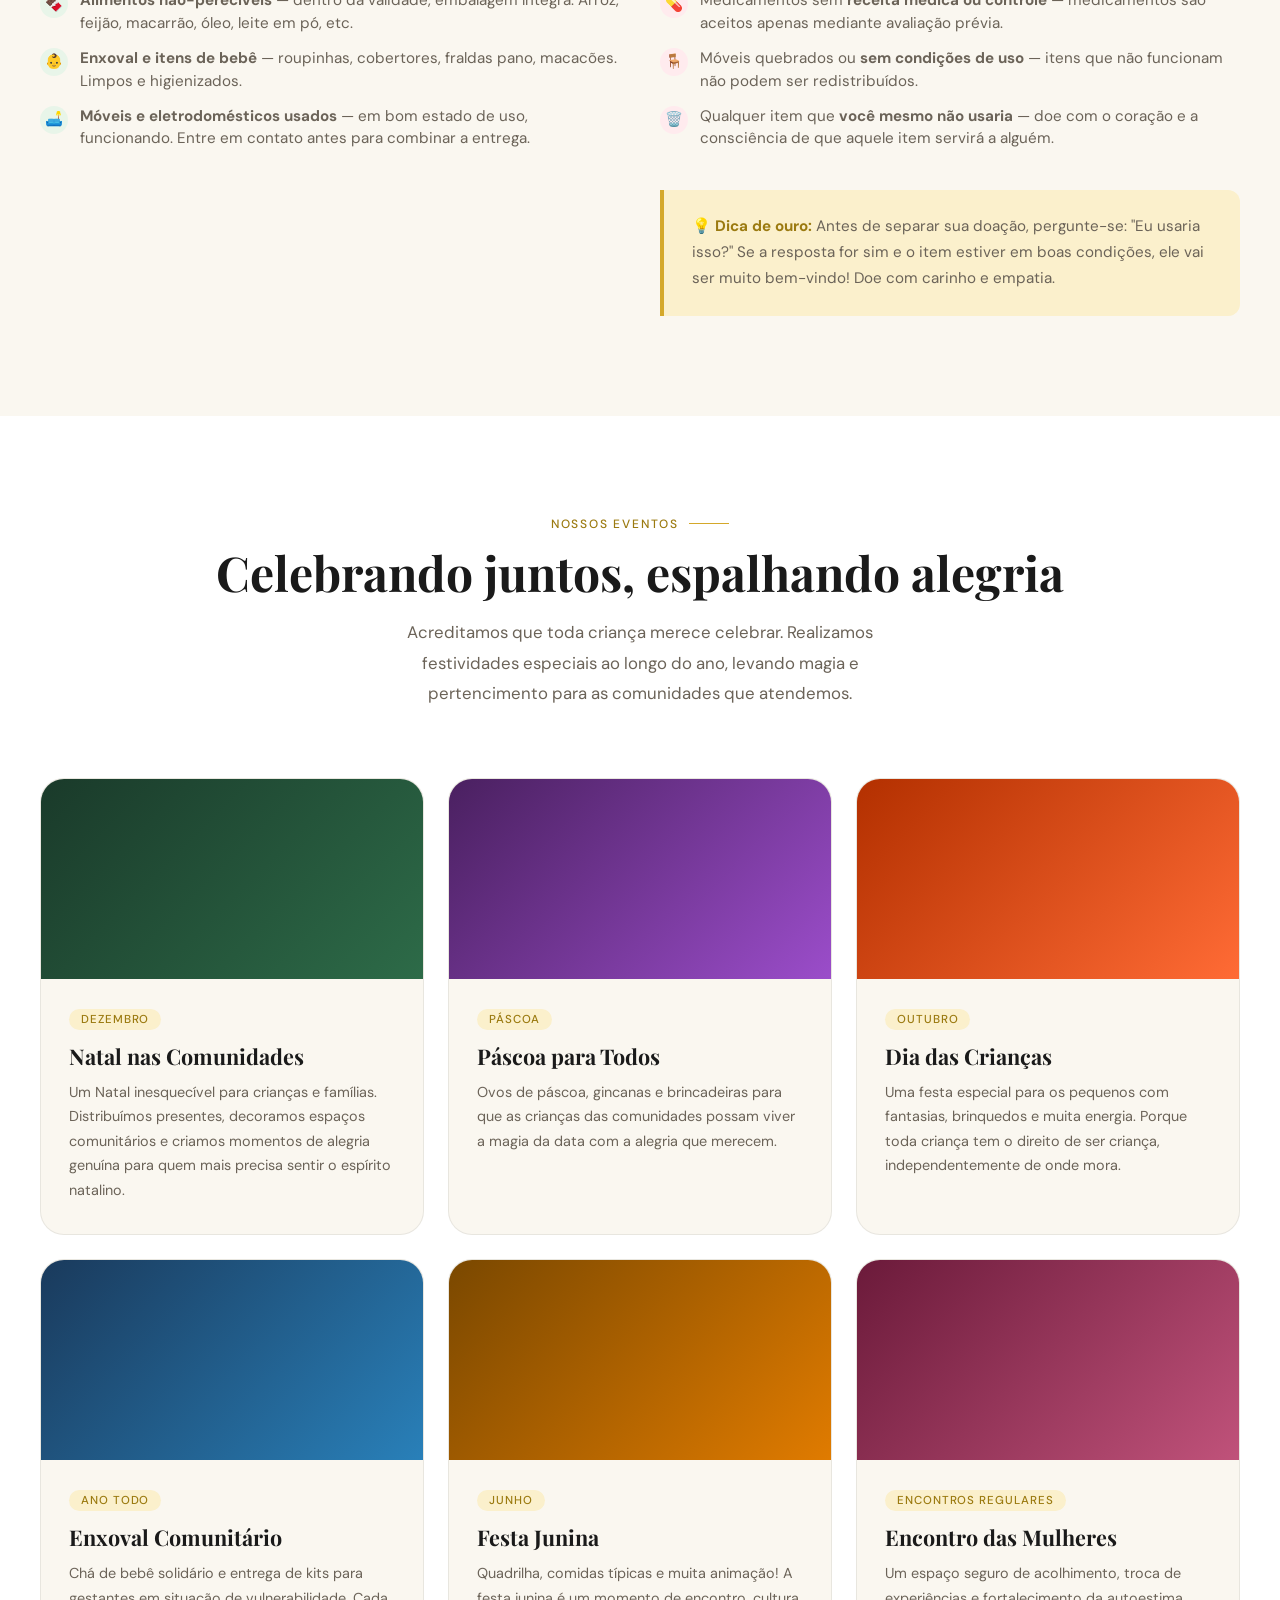
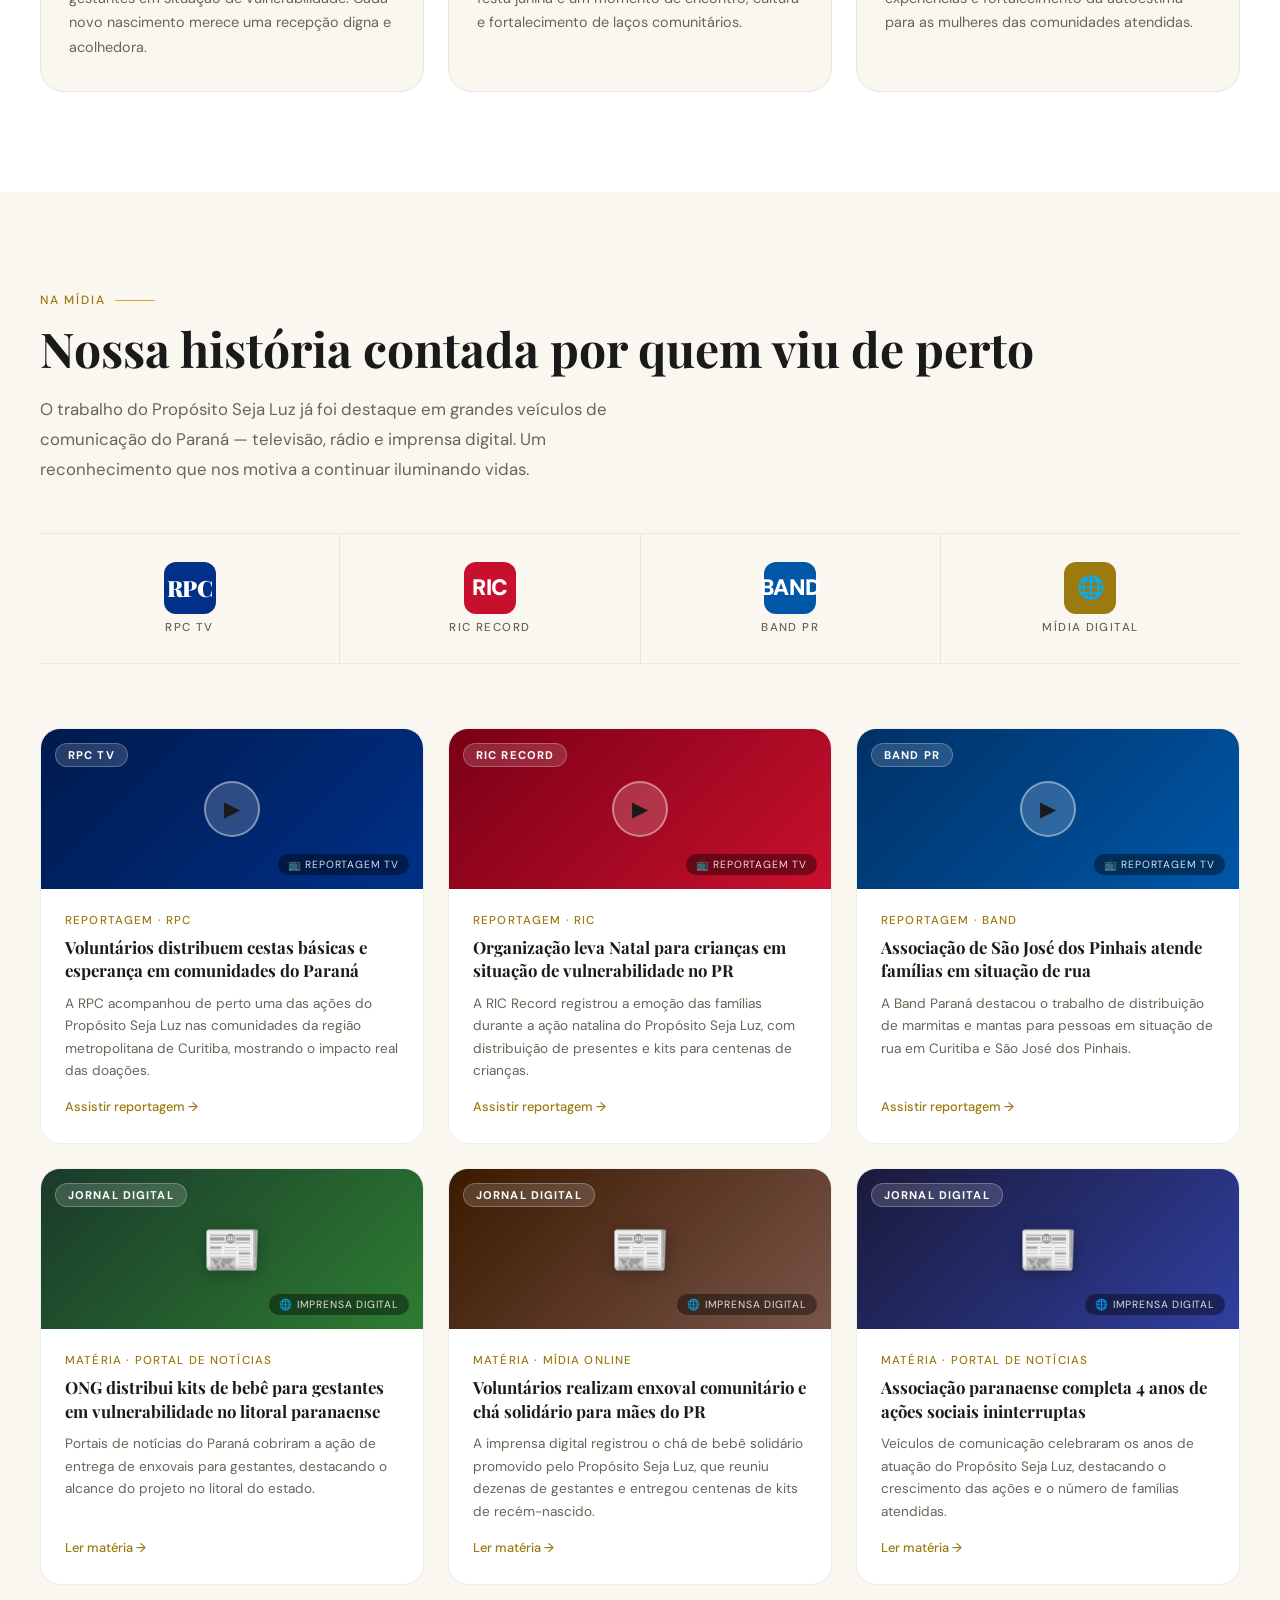
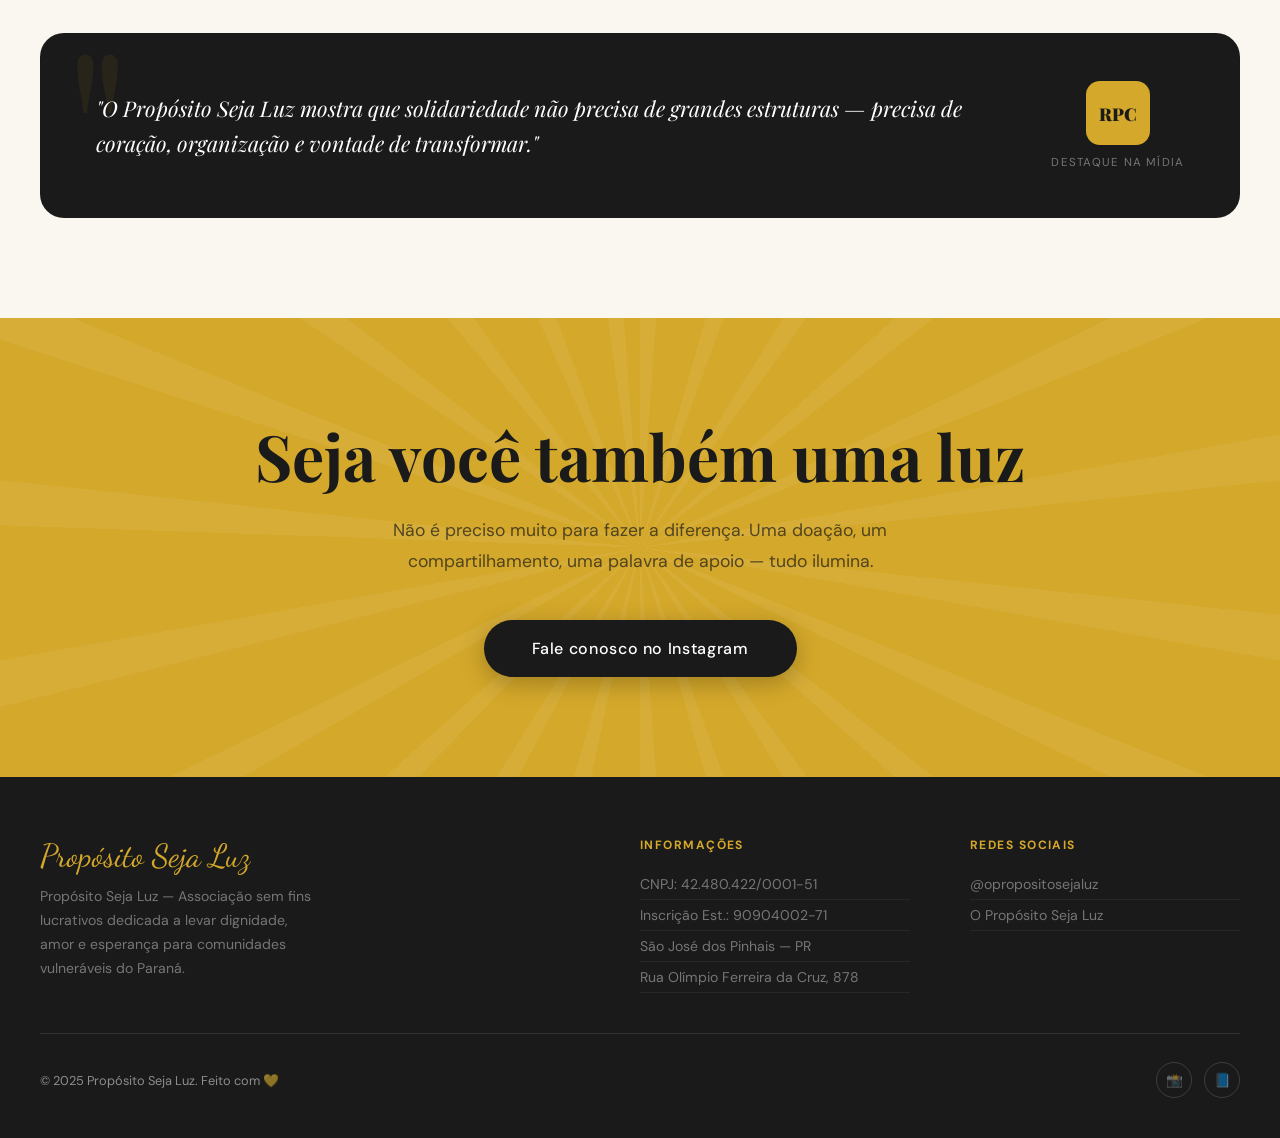
==== commit 88805b81: "content: update text about tips" ====
--- a/index.html
+++ b/index.html
@@ -974,7 +974,7 @@
         </ul>
 
         <div class="fisica-tip">
-          <strong>💡 Dica de ouro:</strong> Antes de separar sua doação, pergunte-se: "Eu usaria isso?" Se a resposta for sim e o item estiver em boas condições, ele vai ser muito bem-vindo! Doe com carinho e dignidade.
+          <strong>💡 Dica de ouro:</strong> Antes de separar sua doação, pergunte-se: "Eu usaria isso?" Se a resposta for sim e o item estiver em boas condições, ele vai ser muito bem-vindo! Doe com carinho e empatia.
         </div>
       </div>
     </div>
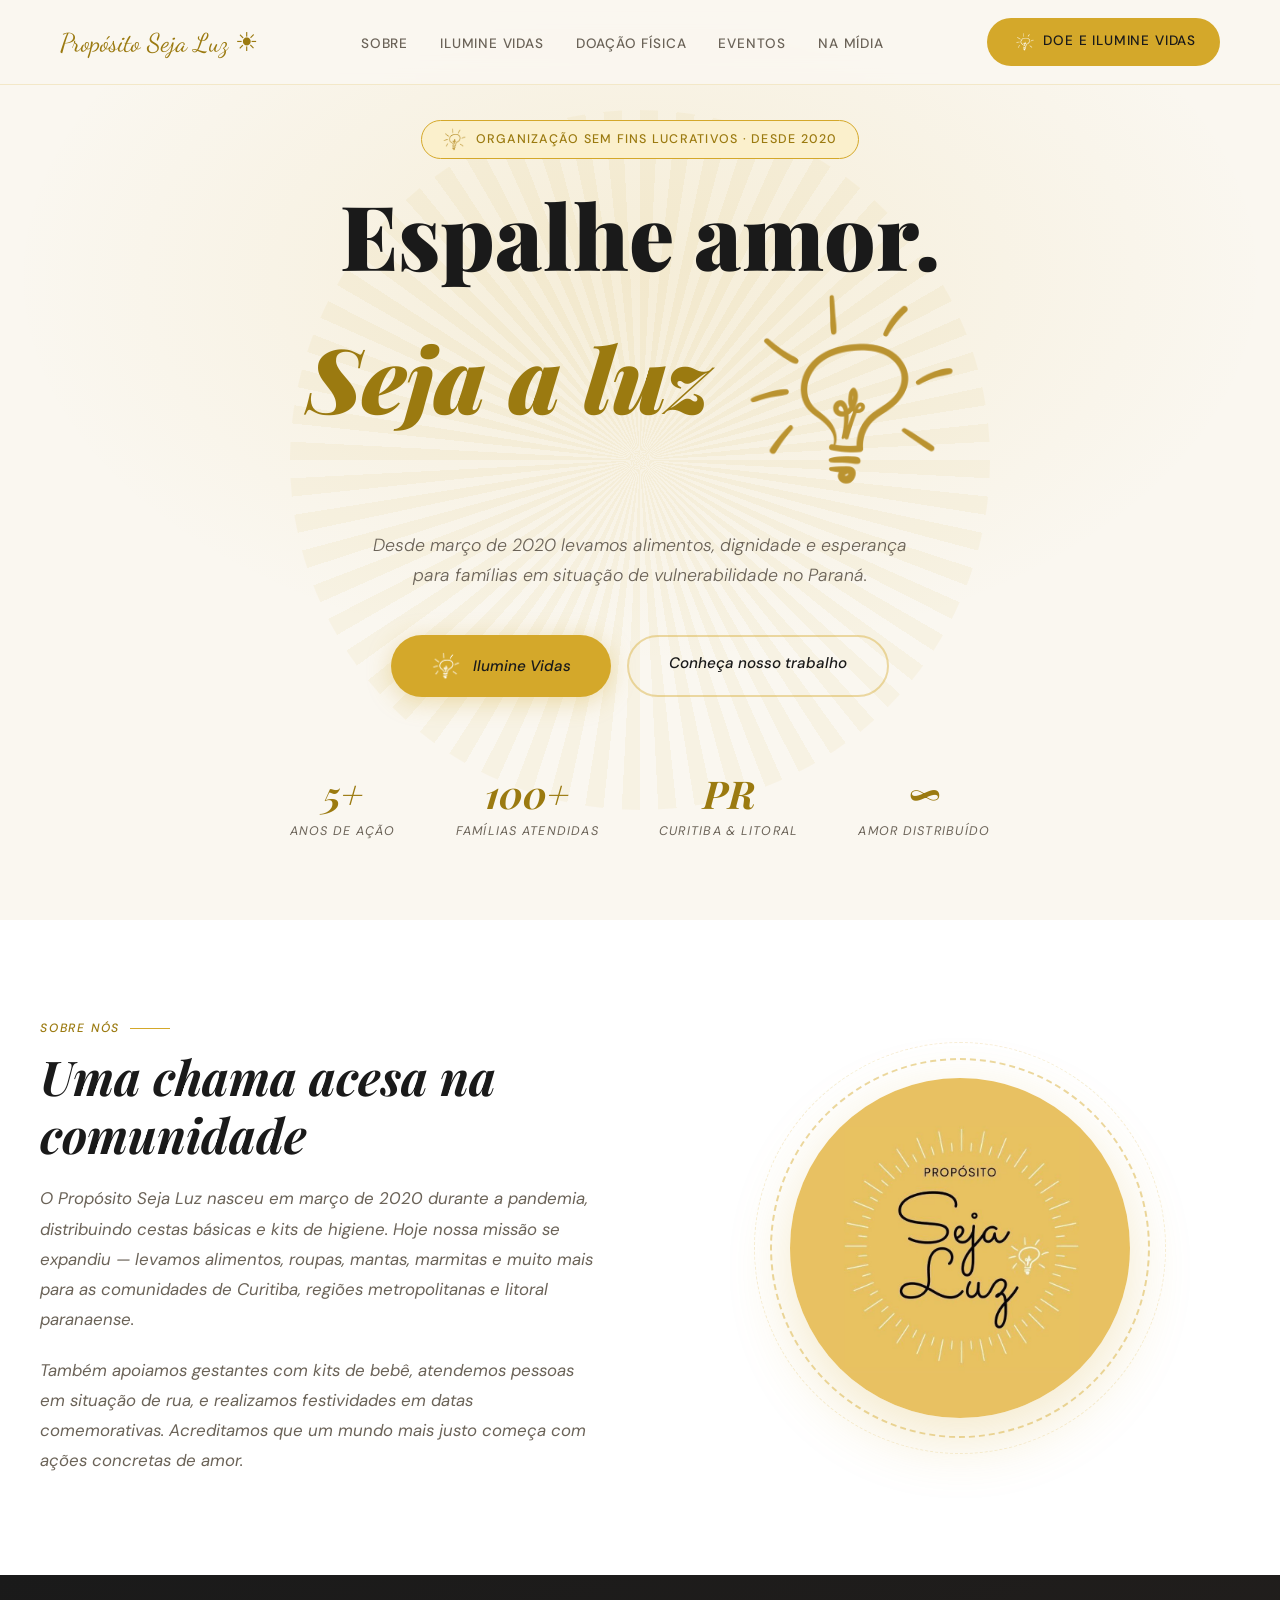
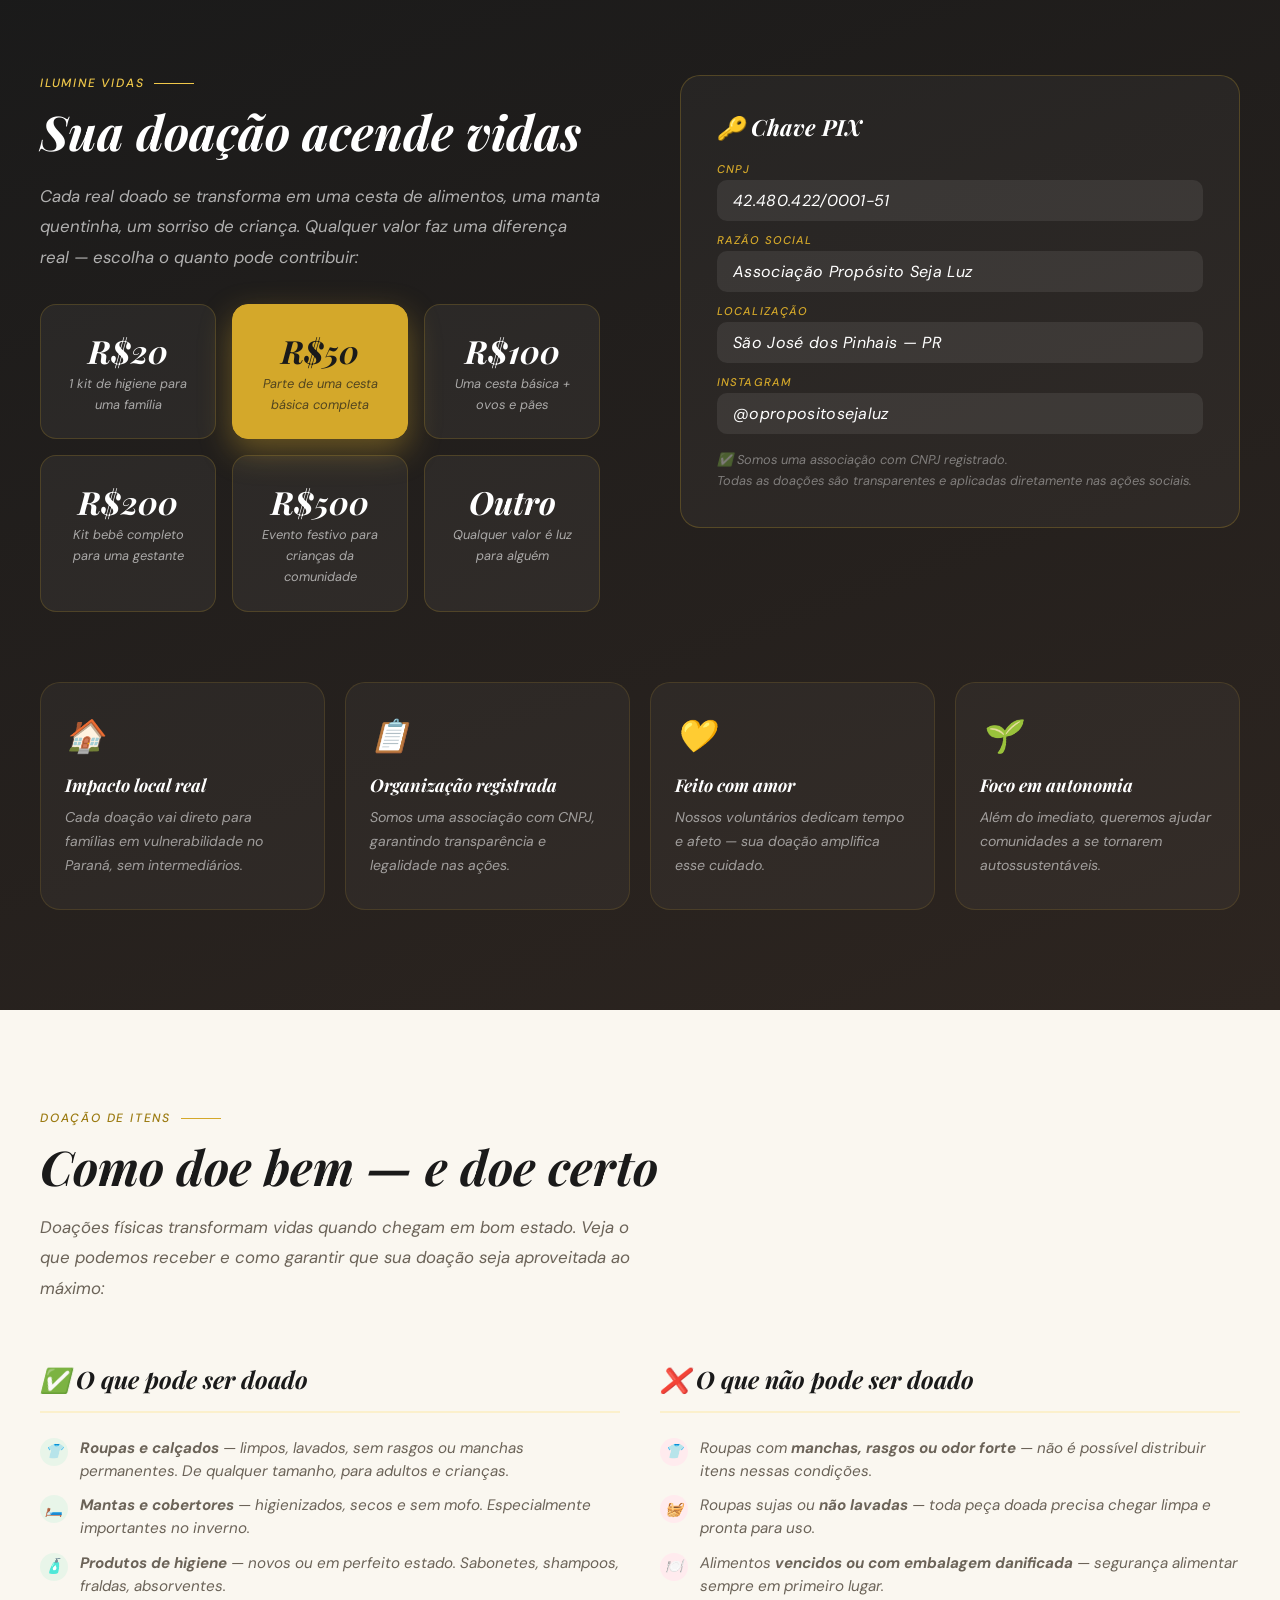
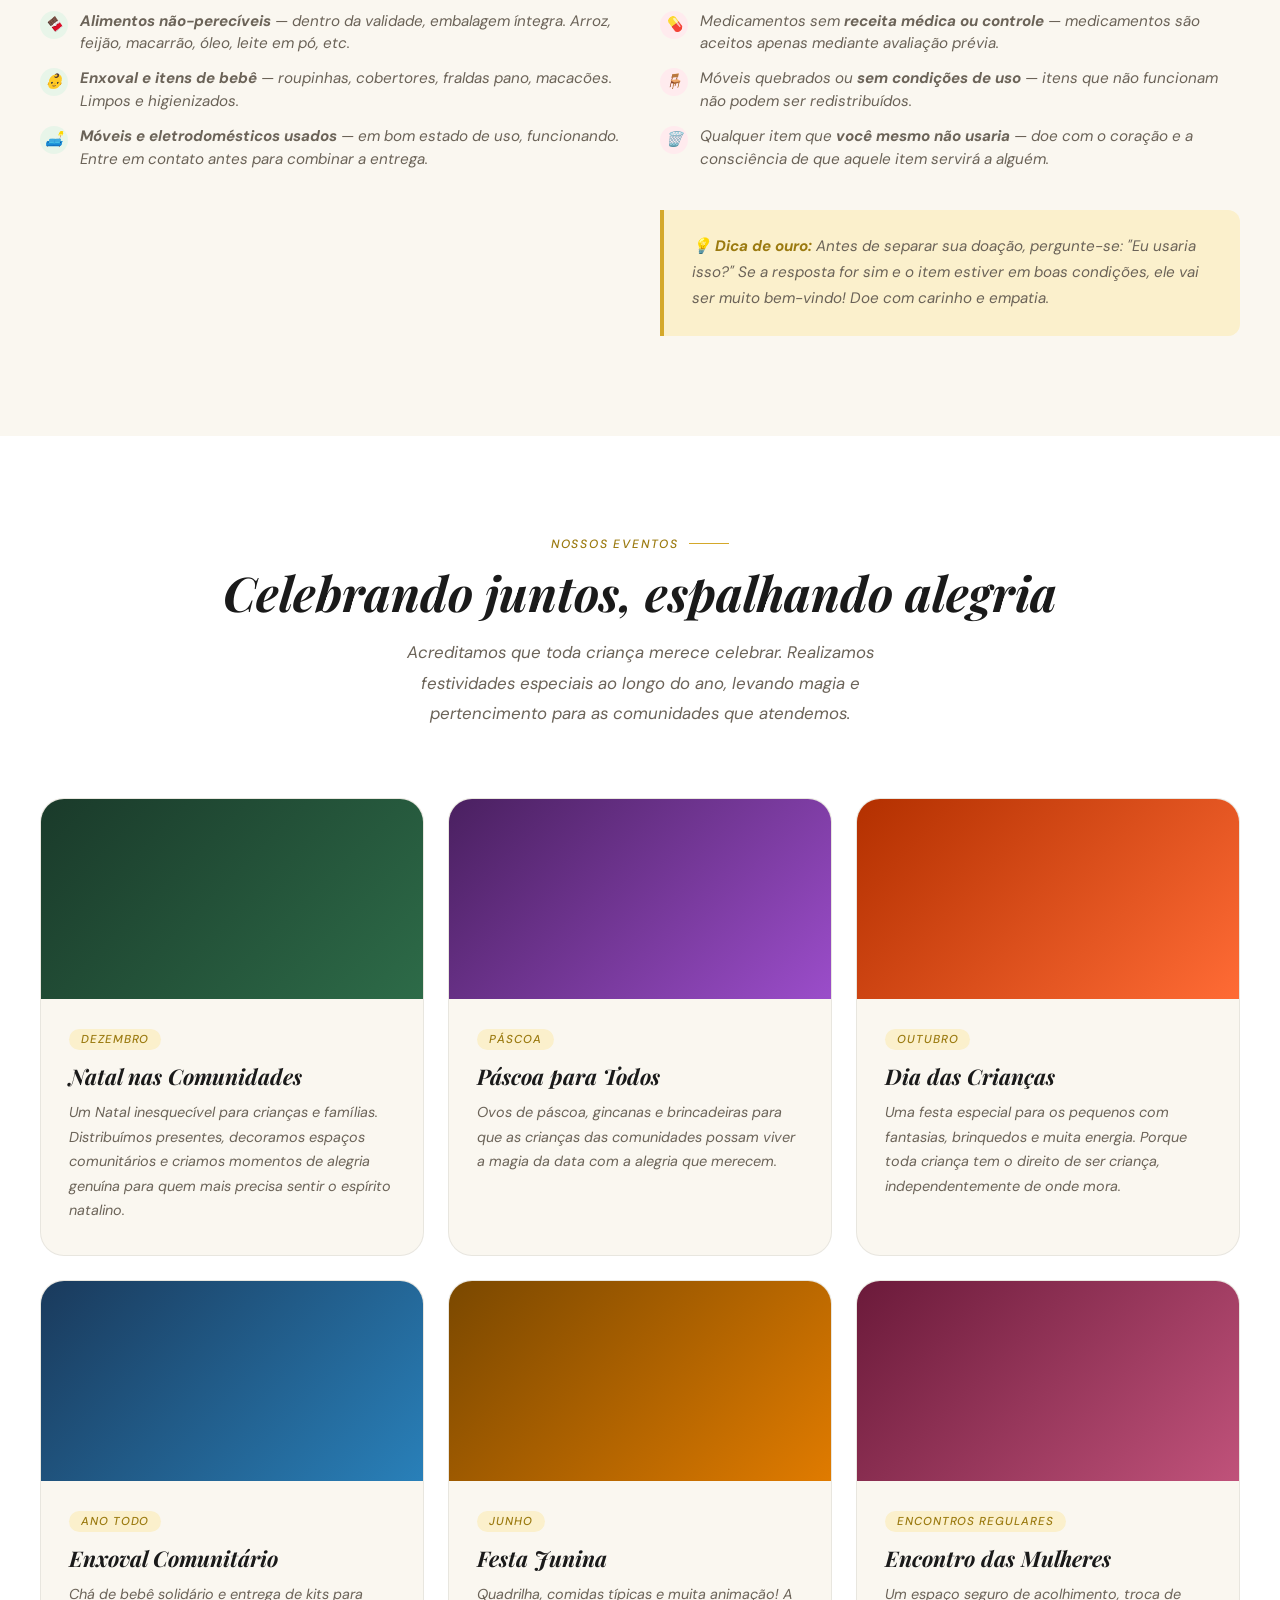
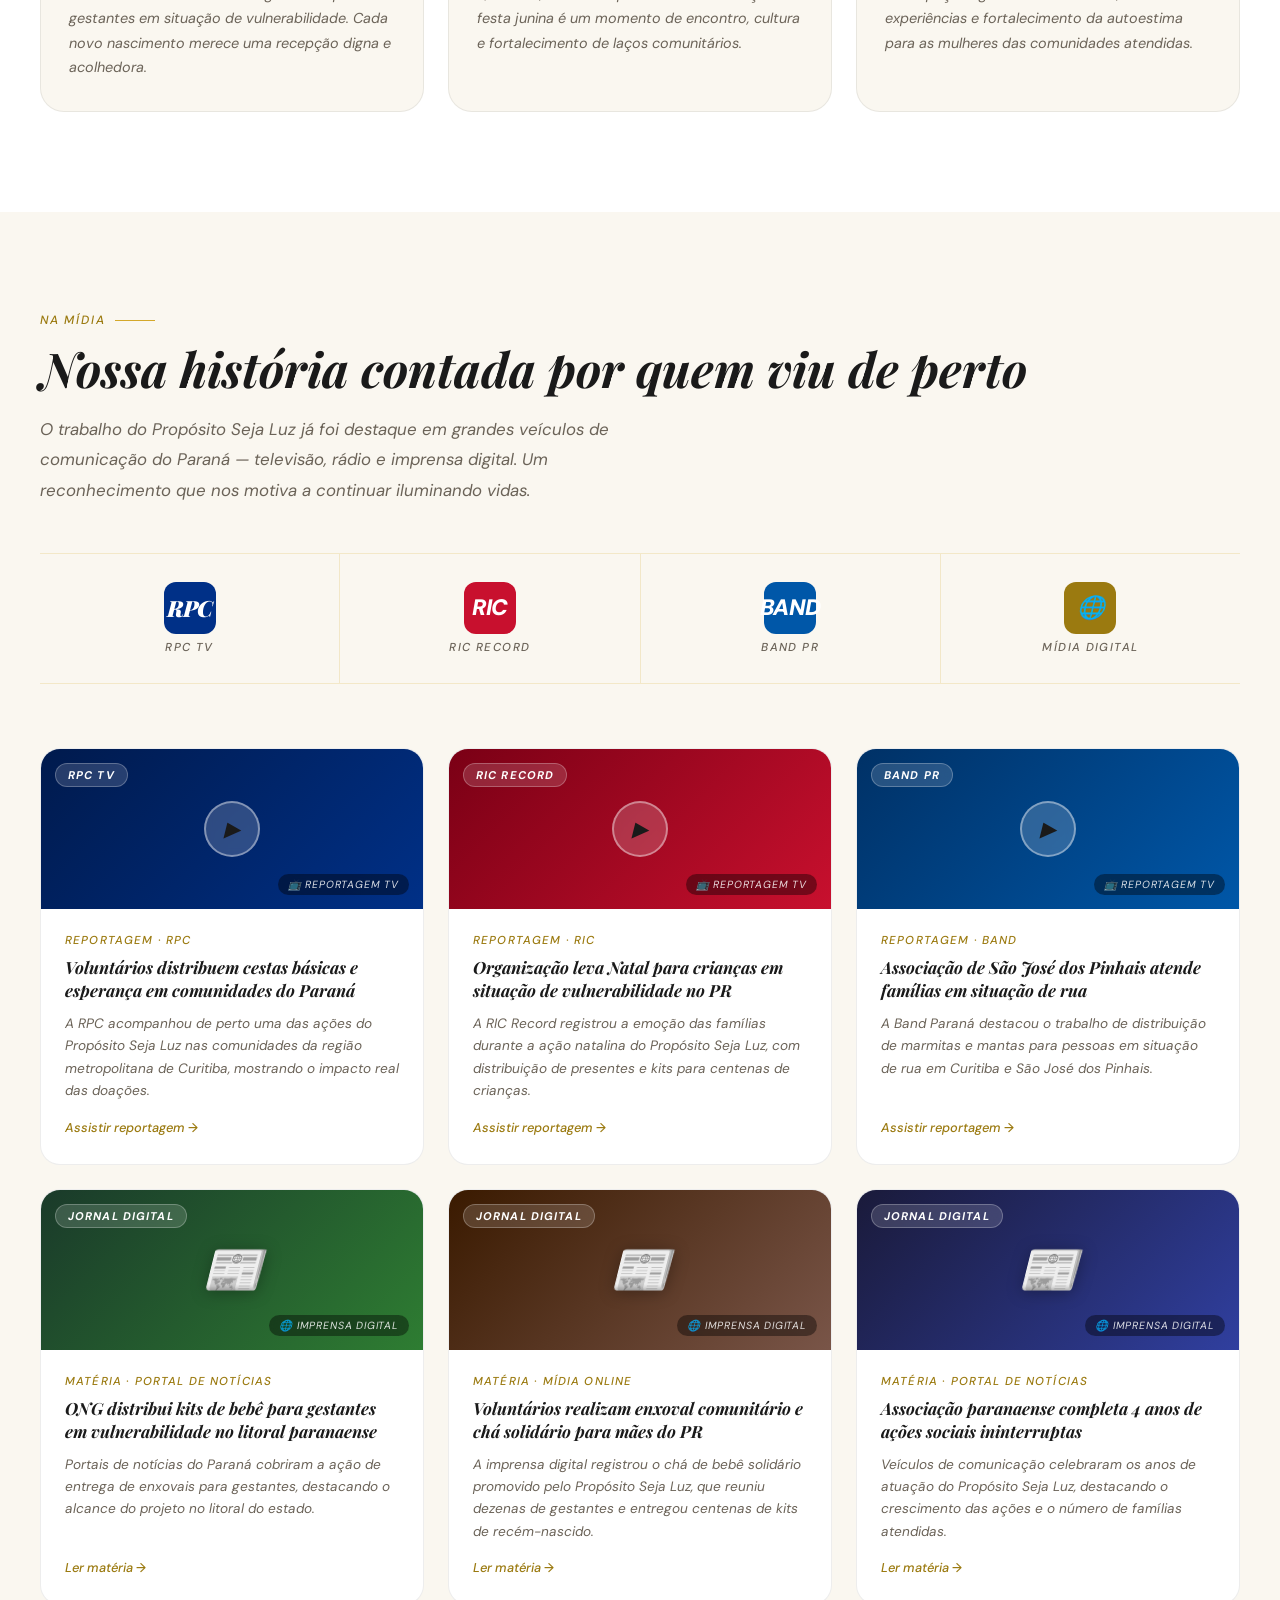
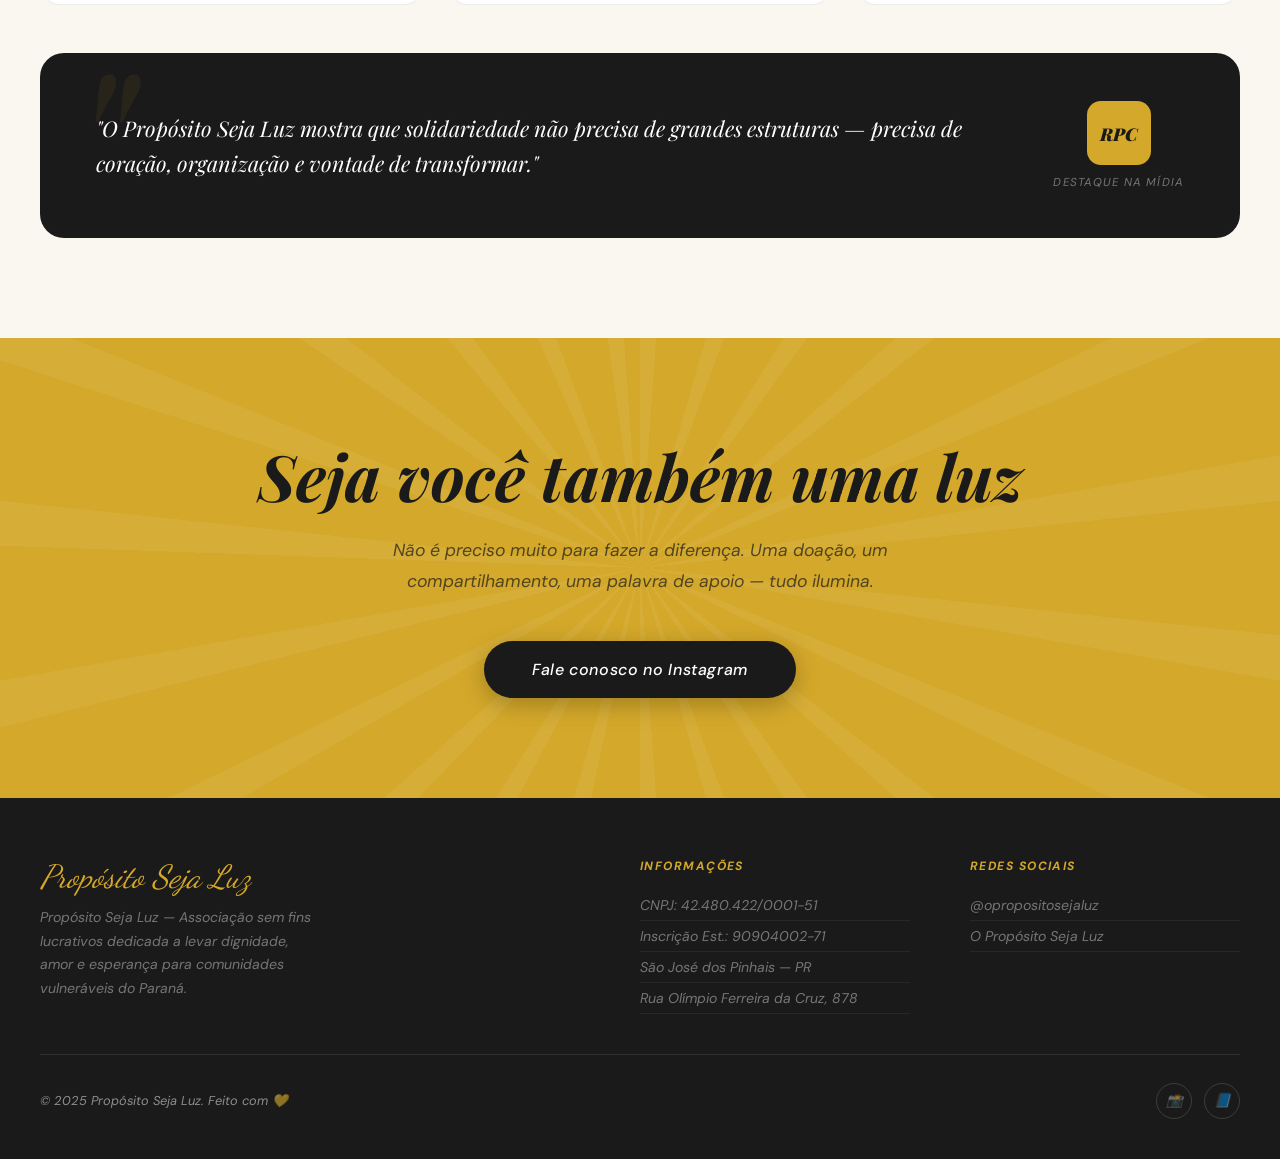
==== commit 9dd176e6: "contat: update bulb icon" ====
--- a/index.html
+++ b/index.html
@@ -744,8 +744,8 @@
   <a href="#doe" class="nav-cta">
    <span class="nav-bulb">
     <!--<svg class="svg-bulb" viewBox="0 0 24 24" fill="none" xmlns="http://www.w3.org/2000/svg"><path d="M12 2C8.13 2 5 5.13 5 9c0 2.38 1.19 4.47 3 5.74V17c0 .55.45 1 1 1h6c.55 0 1-.45 1-1v-2.26c1.81-1.27 3-3.36 3-5.74 0-3.87-3.13-7-7-7z" fill="currentColor" opacity="0.9"/><path d="M9 21c0 .55.45 1 1 1h4c.55 0 1-.45 1-1v-1H9v1z" fill="currentColor"/><line x1="9" y1="17" x2="15" y2="17" stroke="currentColor" stroke-width="1.5" stroke-linecap="round"/><line x1="12" y1="2" x2="12" y2="0.5" stroke="currentColor" stroke-width="1.5" stroke-linecap="round"/><line x1="4.22" y1="4.22" x2="3.1" y2="3.1" stroke="currentColor" stroke-width="1.5" stroke-linecap="round"/><line x1="19.78" y1="4.22" x2="20.9" y2="3.1" stroke="currentColor" stroke-width="1.5" stroke-linecap="round"/><line x1="2" y1="9" x2="0.5" y2="9" stroke="currentColor" stroke-width="1.5" stroke-linecap="round"/><line x1="22" y1="9" x2="23.5" y2="9" stroke="currentColor" stroke-width="1.5" stroke-linecap="round"/></svg> -->
-  <img src="img/Adobe Express - file.png" class="svg-bulb" alt="lâmpada" 
-  style="width:25px; height:25px; vertical-align:middle; margin-right:4px; filter: brightness(0) saturate(100%) invert(58%) sepia(52%) saturate(500%) hue-rotate(5deg) brightness(90%);">
+  <img src="img/icon_bulb.png" class="svg-bulb" alt="lâmpada" 
+  style="width:20px; height:20px; vertical-align:middle; margin:4px; filter: brightness(0) saturate(0%) invert(100%) sepia(0%) hue-rotate(50deg) brightness(600%);">
   </span> doe e Ilumine Vidas</a>
 </nav>
 
@@ -763,13 +763,21 @@
   Organização sem fins lucrativos · Desde 2020</div>
   <h1>
     Espalhe amor.<br>
-    <em>Seja a luz <svg class="svg-bulb" viewBox="0 0 24 24" fill="none" xmlns="http://www.w3.org/2000/svg"><path d="M12 2C8.13 2 5 5.13 5 9c0 2.38 1.19 4.47 3 5.74V17c0 .55.45 1 1 1h6c.55 0 1-.45 1-1v-2.26c1.81-1.27 3-3.36 3-5.74 0-3.87-3.13-7-7-7z" fill="currentColor" opacity="0.9"/><path d="M9 21c0 .55.45 1 1 1h4c.55 0 1-.45 1-1v-1H9v1z" fill="currentColor"/><line x1="9" y1="17" x2="15" y2="17" stroke="currentColor" stroke-width="1.5" stroke-linecap="round"/><line x1="12" y1="2" x2="12" y2="0.5" stroke="currentColor" stroke-width="1.5" stroke-linecap="round"/><line x1="4.22" y1="4.22" x2="3.1" y2="3.1" stroke="currentColor" stroke-width="1.5" stroke-linecap="round"/><line x1="19.78" y1="4.22" x2="20.9" y2="3.1" stroke="currentColor" stroke-width="1.5" stroke-linecap="round"/><line x1="2" y1="9" x2="0.5" y2="9" stroke="currentColor" stroke-width="1.5" stroke-linecap="round"/><line x1="22" y1="9" x2="23.5" y2="9" stroke="currentColor" stroke-width="1.5" stroke-linecap="round"/></svg></em>
+    <em>Seja a luz 
+      <img src="img/icon_bulb.png" class="svg-bulb" alt="lâmpada" 
+        style="width:25%; height:25%; vertical-align:middle; margin-right:4px; filter: brightness(0) saturate(100%) invert(58%) sepia(52%) saturate(500%) hue-rotate(5deg) brightness(90%);">
+      <!-- <svg class="svg-bulb" viewBox="0 0 24 24" fill="none" xmlns="http://www.w3.org/2000/svg"><path d="M12 2C8.13 2 5 5.13 5 9c0 2.38 1.19 4.47 3 5.74V17c0 .55.45 1 1 1h6c.55 0 1-.45 1-1v-2.26c1.81-1.27 3-3.36 3-5.74 0-3.87-3.13-7-7-7z" fill="currentColor" opacity="0.9"/><path d="M9 21c0 .55.45 1 1 1h4c.55 0 1-.45 1-1v-1H9v1z" fill="currentColor"/><line x1="9" y1="17" x2="15" y2="17" stroke="currentColor" stroke-width="1.5" stroke-linecap="round"/><line x1="12" y1="2" x2="12" y2="0.5" stroke="currentColor" stroke-width="1.5" stroke-linecap="round"/><line x1="4.22" y1="4.22" x2="3.1" y2="3.1" stroke="currentColor" stroke-width="1.5" stroke-linecap="round"/><line x1="19.78" y1="4.22" x2="20.9" y2="3.1" stroke="currentColor" stroke-width="1.5" stroke-linecap="round"/><line x1="2" y1="9" x2="0.5" y2="9" stroke="currentColor" stroke-width="1.5" stroke-linecap="round"/><line x1="22" y1="9" x2="23.5" y2="9" stroke="currentColor" stroke-width="1.5" stroke-linecap="round"/></svg></em> -->
   </h1>
   <p class="hero-sub">
     Desde março de 2020 levamos alimentos, dignidade e esperança para famílias em situação de vulnerabilidade no Paraná.
   </p>
   <div class="hero-actions">
-    <a href="#doe" class="btn-primary"><span class="btn-bulb"><svg class="svg-bulb" viewBox="0 0 24 24" fill="none" xmlns="http://www.w3.org/2000/svg"><path d="M12 2C8.13 2 5 5.13 5 9c0 2.38 1.19 4.47 3 5.74V17c0 .55.45 1 1 1h6c.55 0 1-.45 1-1v-2.26c1.81-1.27 3-3.36 3-5.74 0-3.87-3.13-7-7-7z" fill="currentColor" opacity="0.9"/><path d="M9 21c0 .55.45 1 1 1h4c.55 0 1-.45 1-1v-1H9v1z" fill="currentColor"/><line x1="9" y1="17" x2="15" y2="17" stroke="currentColor" stroke-width="1.5" stroke-linecap="round"/><line x1="12" y1="2" x2="12" y2="0.5" stroke="currentColor" stroke-width="1.5" stroke-linecap="round"/><line x1="4.22" y1="4.22" x2="3.1" y2="3.1" stroke="currentColor" stroke-width="1.5" stroke-linecap="round"/><line x1="19.78" y1="4.22" x2="20.9" y2="3.1" stroke="currentColor" stroke-width="1.5" stroke-linecap="round"/><line x1="2" y1="9" x2="0.5" y2="9" stroke="currentColor" stroke-width="1.5" stroke-linecap="round"/><line x1="22" y1="9" x2="23.5" y2="9" stroke="currentColor" stroke-width="1.5" stroke-linecap="round"/></svg></span> Ilumine Vidas</a>
+    <a href="#doe" class="btn-primary">
+      <span class="btn-bulb">
+        <img src="img/icon_bulb.png" class="svg-bulb" alt="lâmpada" 
+  style="width:30px; height:30px; vertical-align:middle; margin-right:4px; filter: brightness(0) saturate(50%) invert(58%) sepia(0%) saturate(50%) hue-rotate(55deg) brightness(600%);">
+        <!-- <svg class="svg-bulb" viewBox="0 0 24 24" fill="none" xmlns="http://www.w3.org/2000/svg"><path d="M12 2C8.13 2 5 5.13 5 9c0 2.38 1.19 4.47 3 5.74V17c0 .55.45 1 1 1h6c.55 0 1-.45 1-1v-2.26c1.81-1.27 3-3.36 3-5.74 0-3.87-3.13-7-7-7z" fill="currentColor" opacity="0.9"/><path d="M9 21c0 .55.45 1 1 1h4c.55 0 1-.45 1-1v-1H9v1z" fill="currentColor"/><line x1="9" y1="17" x2="15" y2="17" stroke="currentColor" stroke-width="1.5" stroke-linecap="round"/><line x1="12" y1="2" x2="12" y2="0.5" stroke="currentColor" stroke-width="1.5" stroke-linecap="round"/><line x1="4.22" y1="4.22" x2="3.1" y2="3.1" stroke="currentColor" stroke-width="1.5" stroke-linecap="round"/><line x1="19.78" y1="4.22" x2="20.9" y2="3.1" stroke="currentColor" stroke-width="1.5" stroke-linecap="round"/><line x1="2" y1="9" x2="0.5" y2="9" stroke="currentColor" stroke-width="1.5" stroke-linecap="round"/><line x1="22" y1="9" x2="23.5" y2="9" stroke="currentColor" stroke-width="1.5" stroke-linecap="round"/></svg> -->
+      </span> Ilumine Vidas</a>
     <a href="#sobre" class="btn-secondary">Conheça nosso trabalho</a>
   </div>
   <div class="hero-stats">
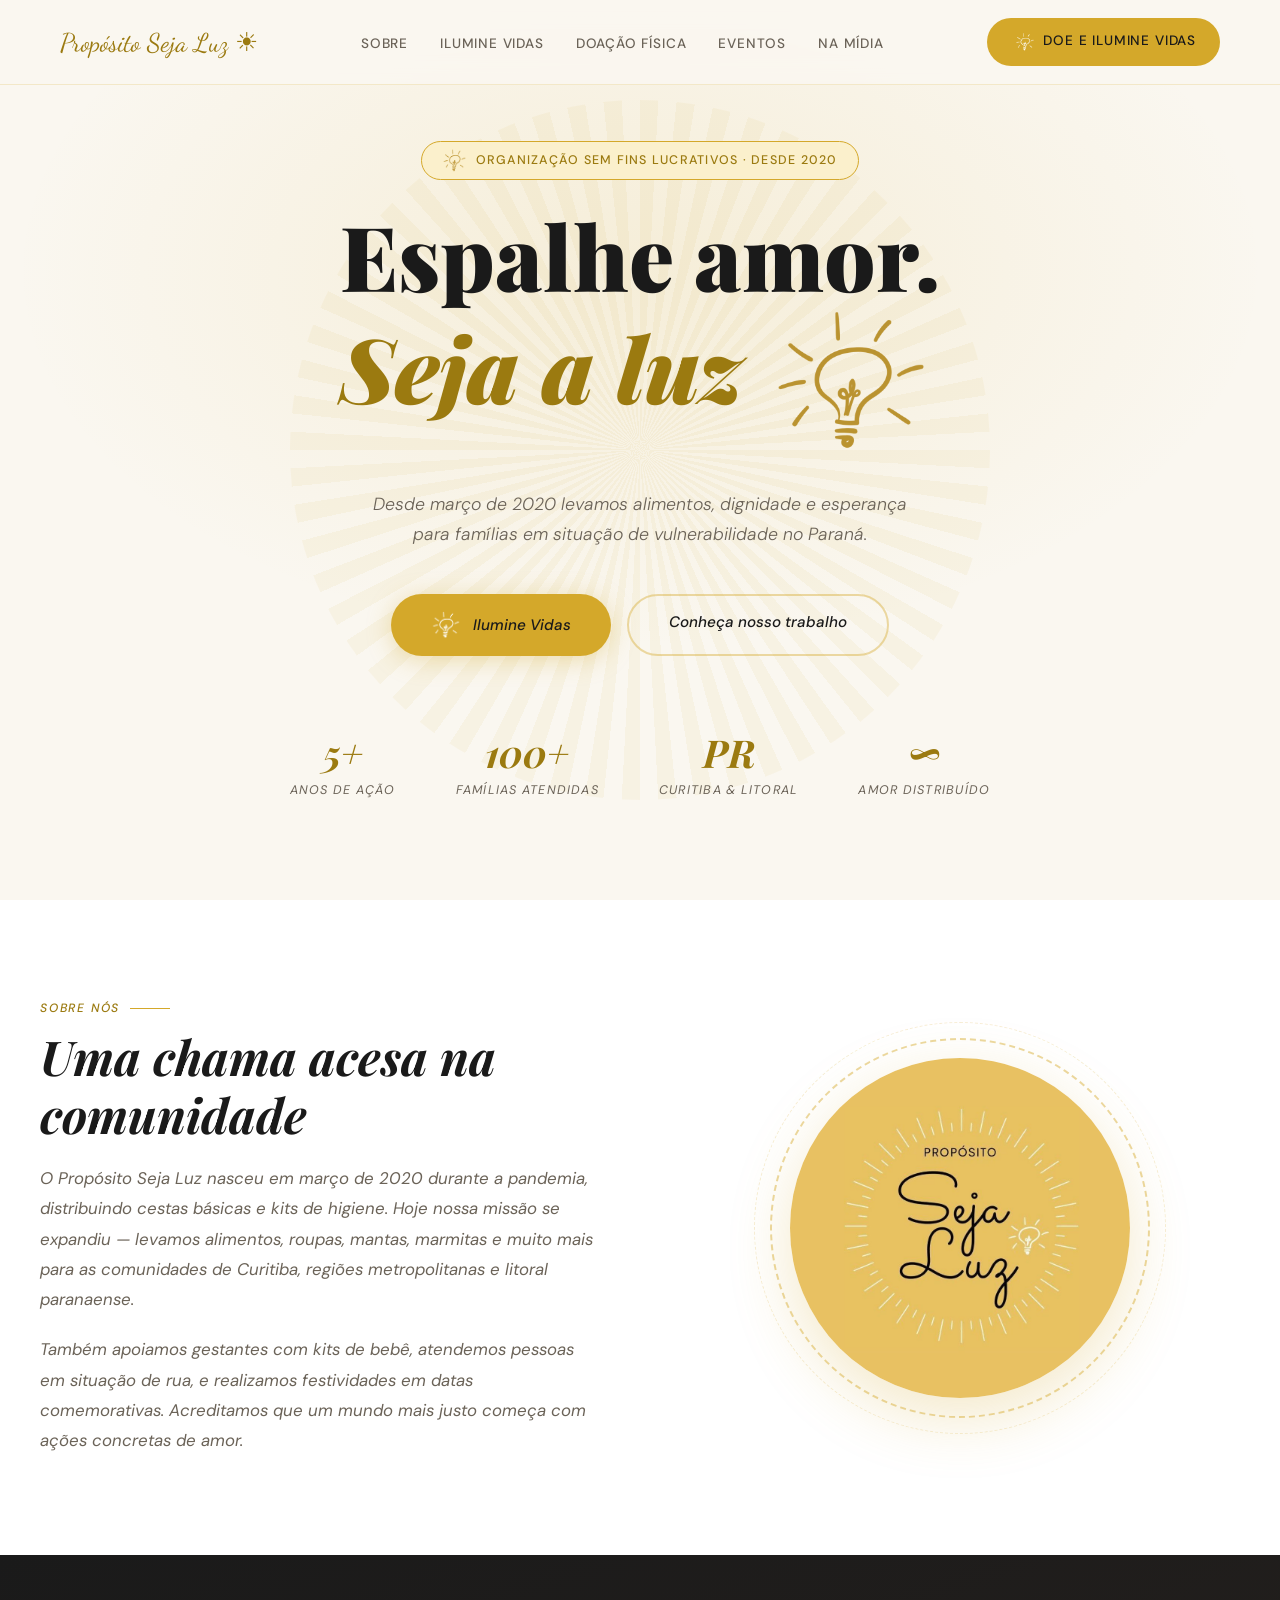
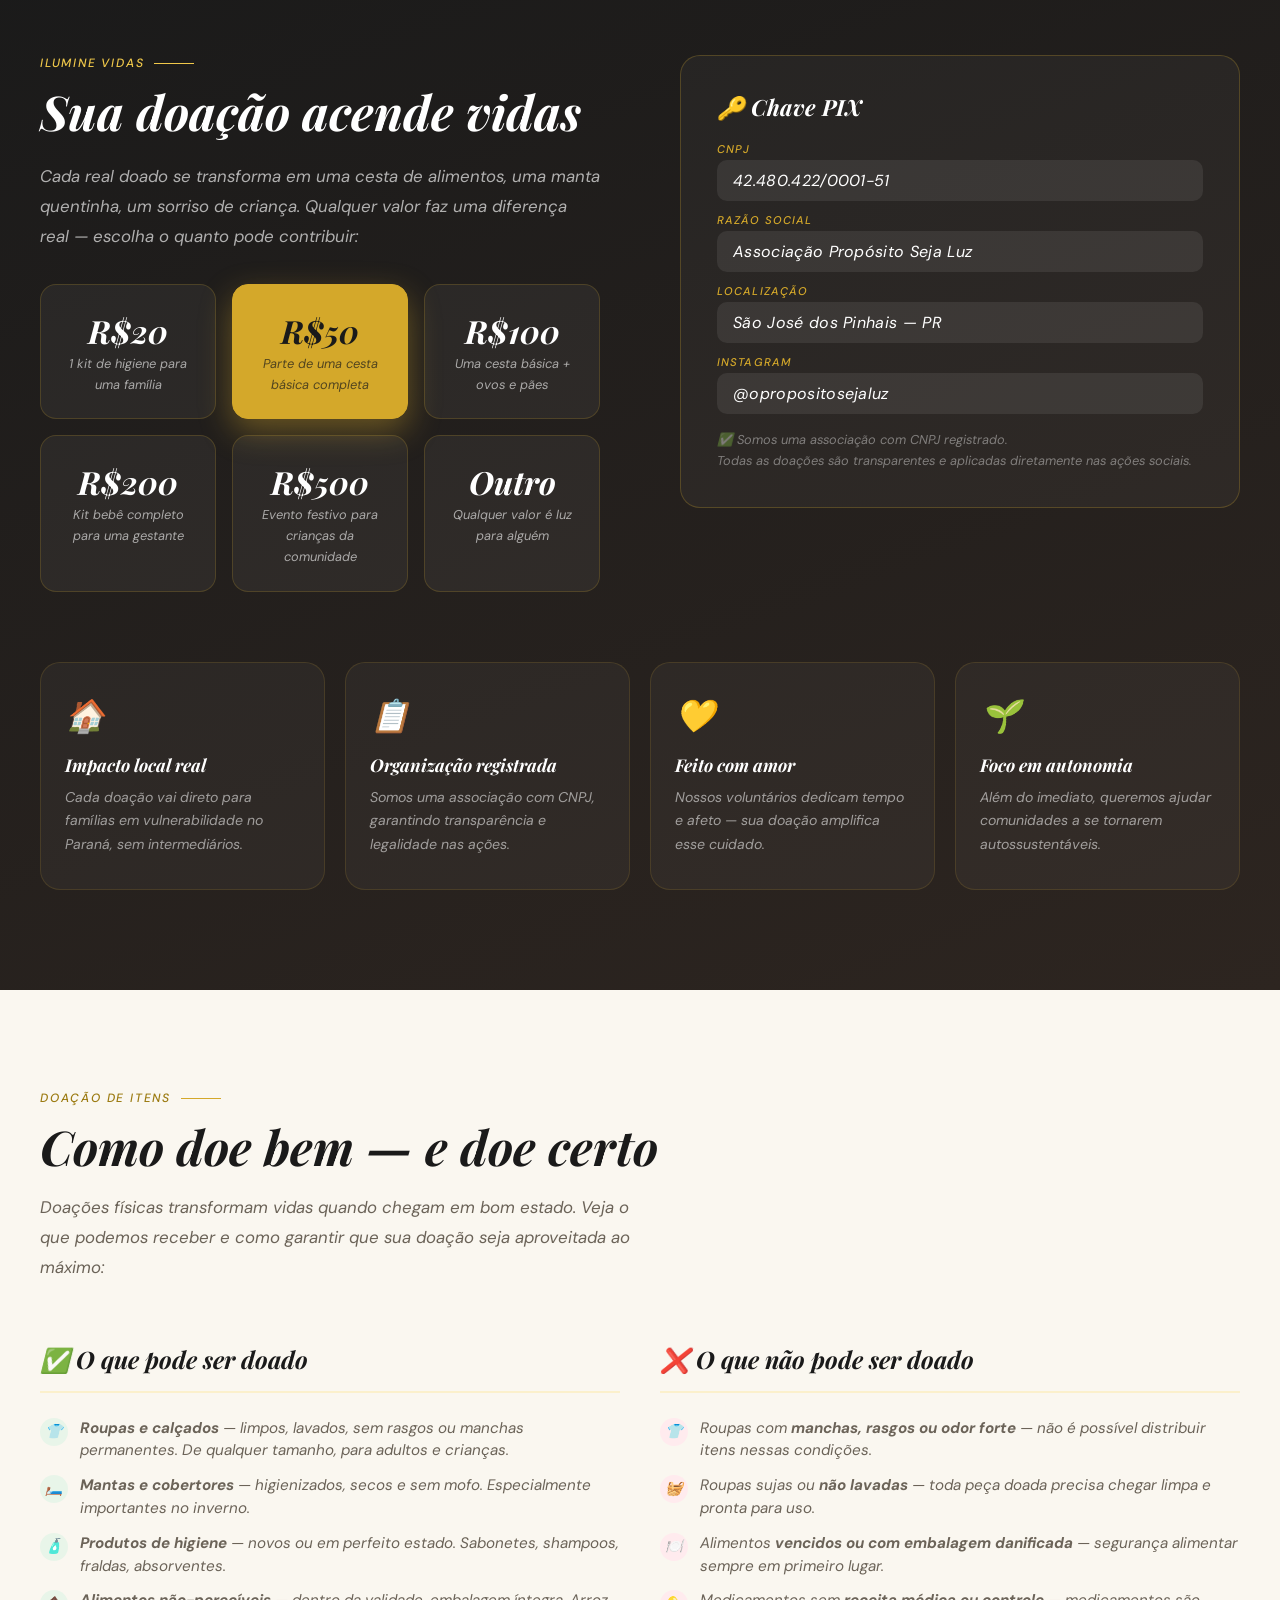
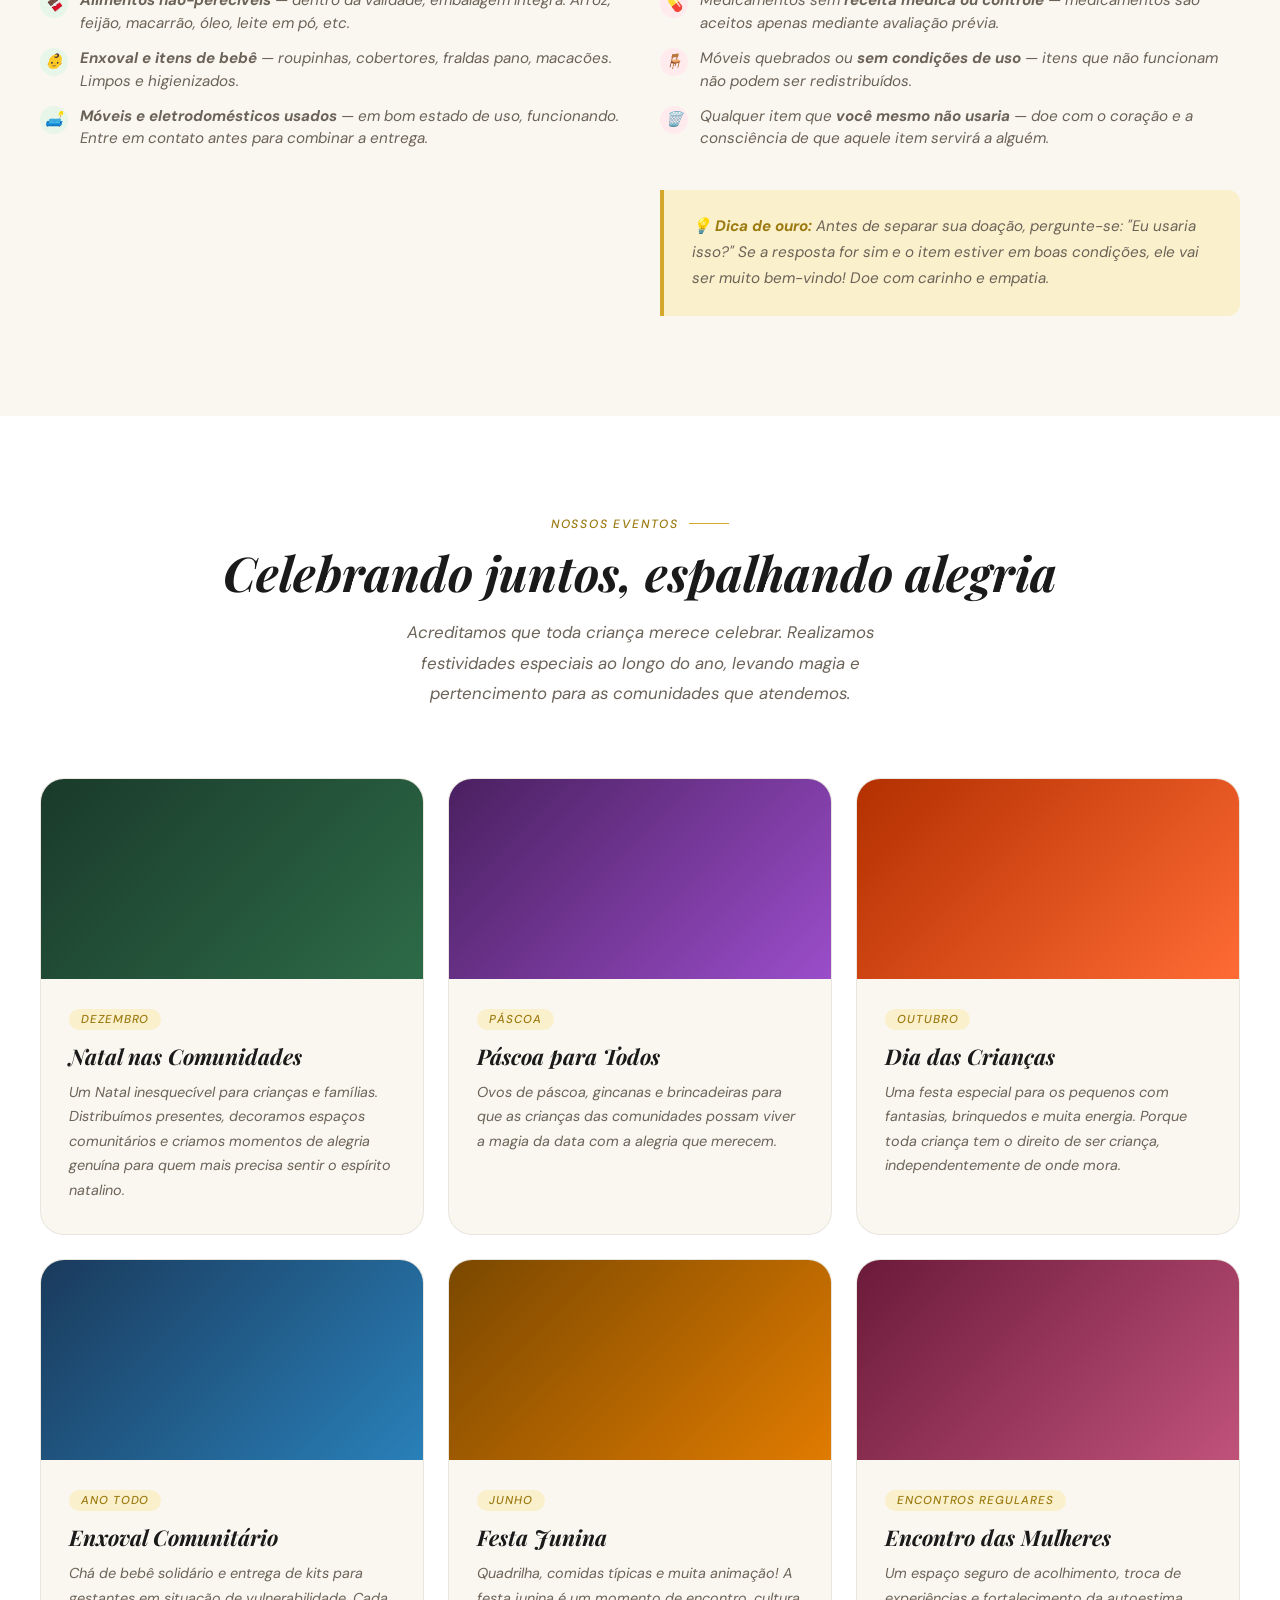
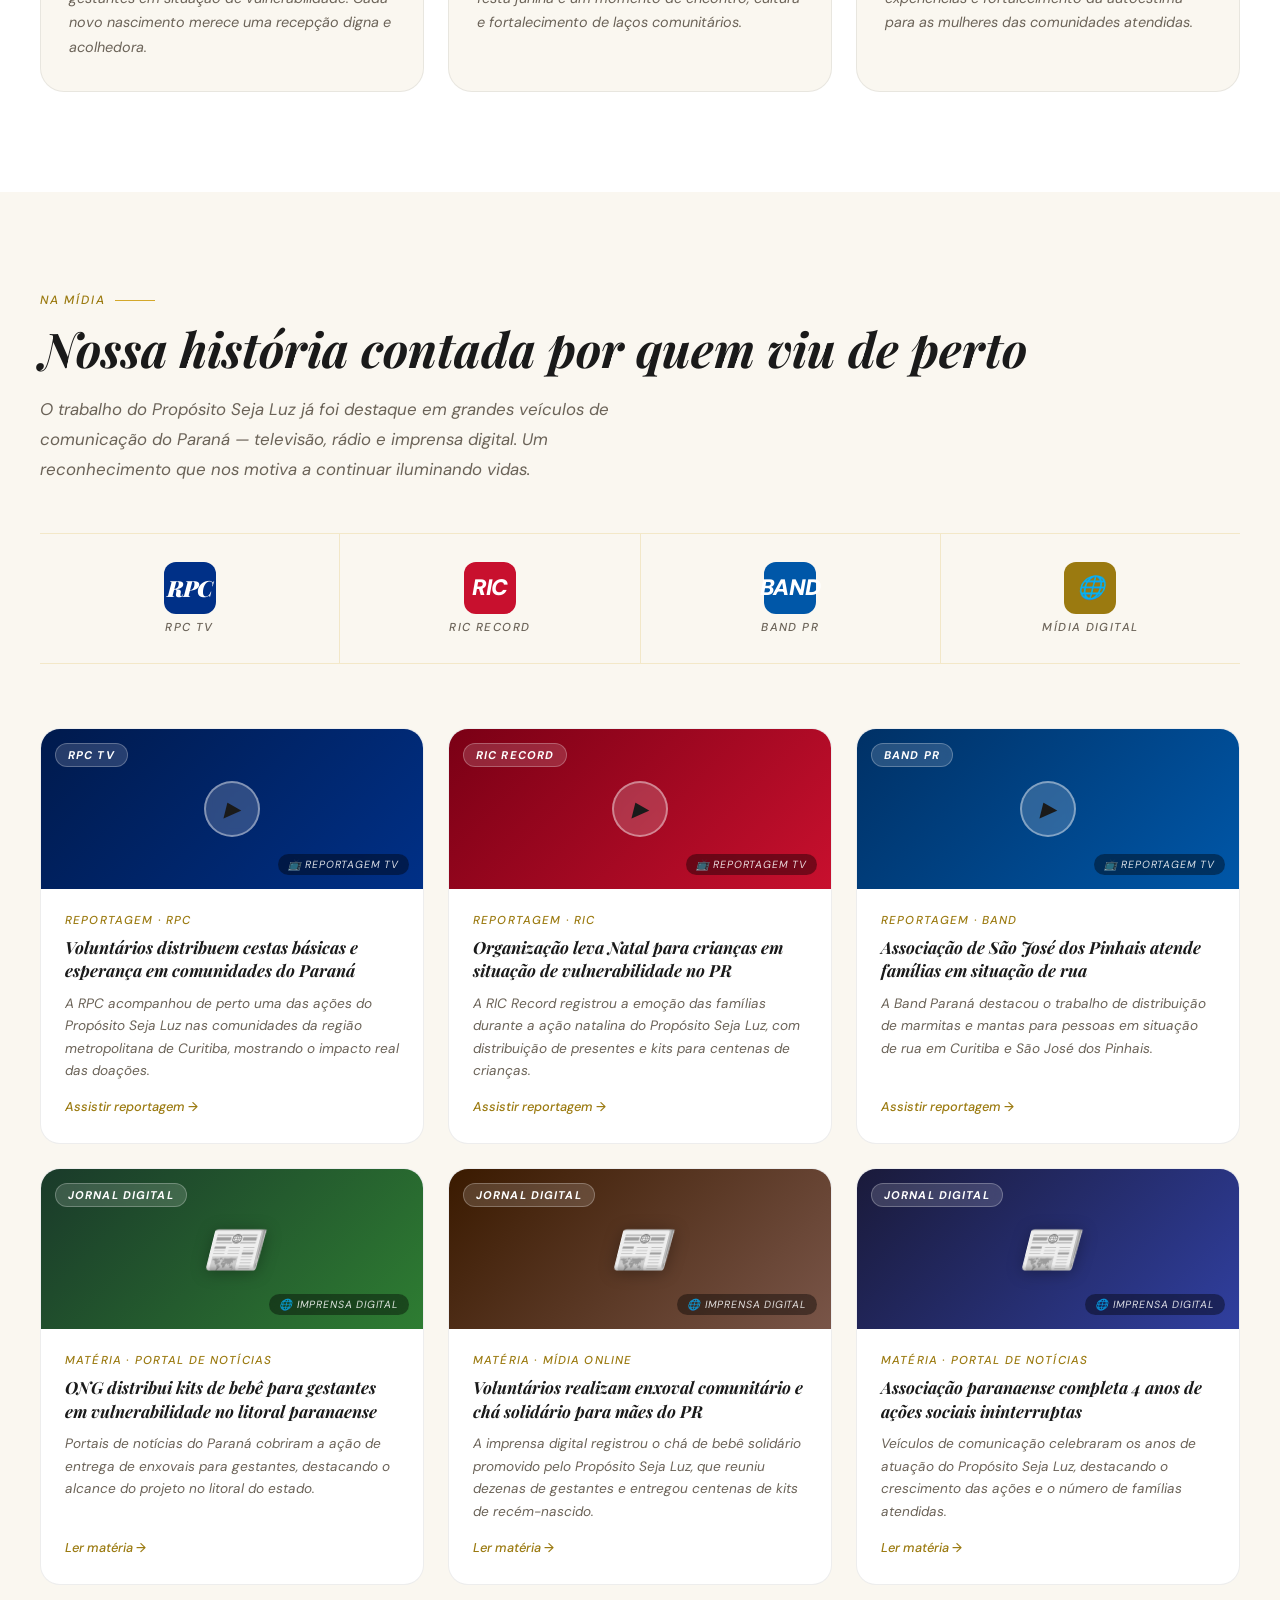
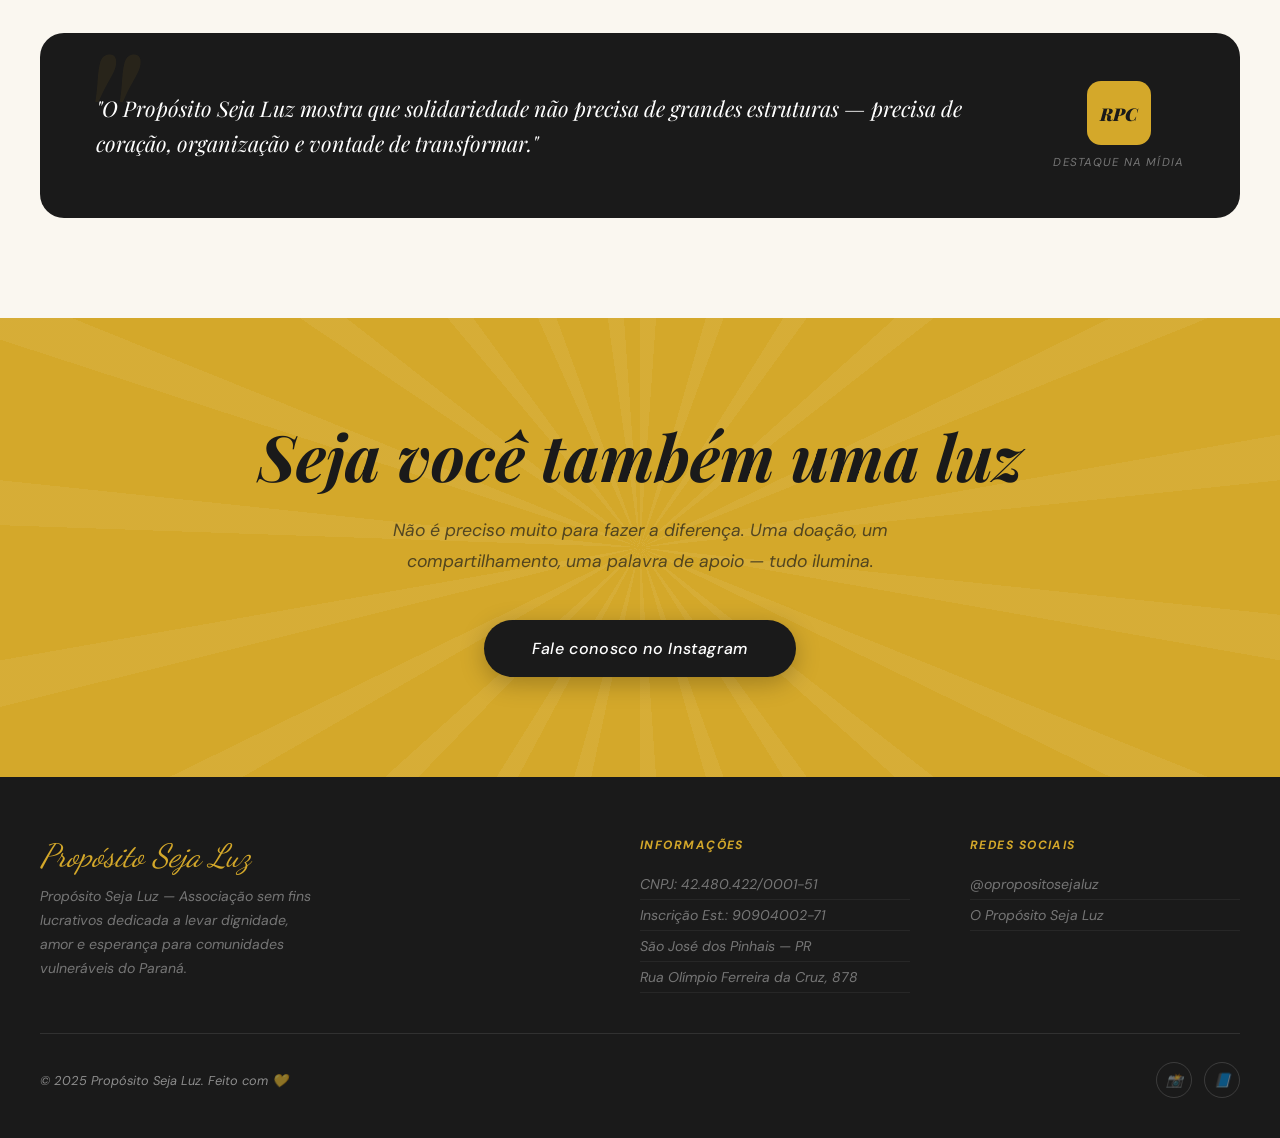
==== commit 9d2b9427: "contat: update bulb icon" ====
--- a/index.html
+++ b/index.html
@@ -765,7 +765,7 @@
     Espalhe amor.<br>
     <em>Seja a luz 
       <img src="img/icon_bulb.png" class="svg-bulb" alt="lâmpada" 
-        style="width:25%; height:25%; vertical-align:middle; margin-right:4px; filter: brightness(0) saturate(100%) invert(58%) sepia(52%) saturate(500%) hue-rotate(5deg) brightness(90%);">
+        style="width:18%; height:18%; vertical-align:middle; margin-right:4px; filter: brightness(0) saturate(100%) invert(58%) sepia(52%) saturate(500%) hue-rotate(5deg) brightness(90%);">
       <!-- <svg class="svg-bulb" viewBox="0 0 24 24" fill="none" xmlns="http://www.w3.org/2000/svg"><path d="M12 2C8.13 2 5 5.13 5 9c0 2.38 1.19 4.47 3 5.74V17c0 .55.45 1 1 1h6c.55 0 1-.45 1-1v-2.26c1.81-1.27 3-3.36 3-5.74 0-3.87-3.13-7-7-7z" fill="currentColor" opacity="0.9"/><path d="M9 21c0 .55.45 1 1 1h4c.55 0 1-.45 1-1v-1H9v1z" fill="currentColor"/><line x1="9" y1="17" x2="15" y2="17" stroke="currentColor" stroke-width="1.5" stroke-linecap="round"/><line x1="12" y1="2" x2="12" y2="0.5" stroke="currentColor" stroke-width="1.5" stroke-linecap="round"/><line x1="4.22" y1="4.22" x2="3.1" y2="3.1" stroke="currentColor" stroke-width="1.5" stroke-linecap="round"/><line x1="19.78" y1="4.22" x2="20.9" y2="3.1" stroke="currentColor" stroke-width="1.5" stroke-linecap="round"/><line x1="2" y1="9" x2="0.5" y2="9" stroke="currentColor" stroke-width="1.5" stroke-linecap="round"/><line x1="22" y1="9" x2="23.5" y2="9" stroke="currentColor" stroke-width="1.5" stroke-linecap="round"/></svg></em> -->
   </h1>
   <p class="hero-sub">
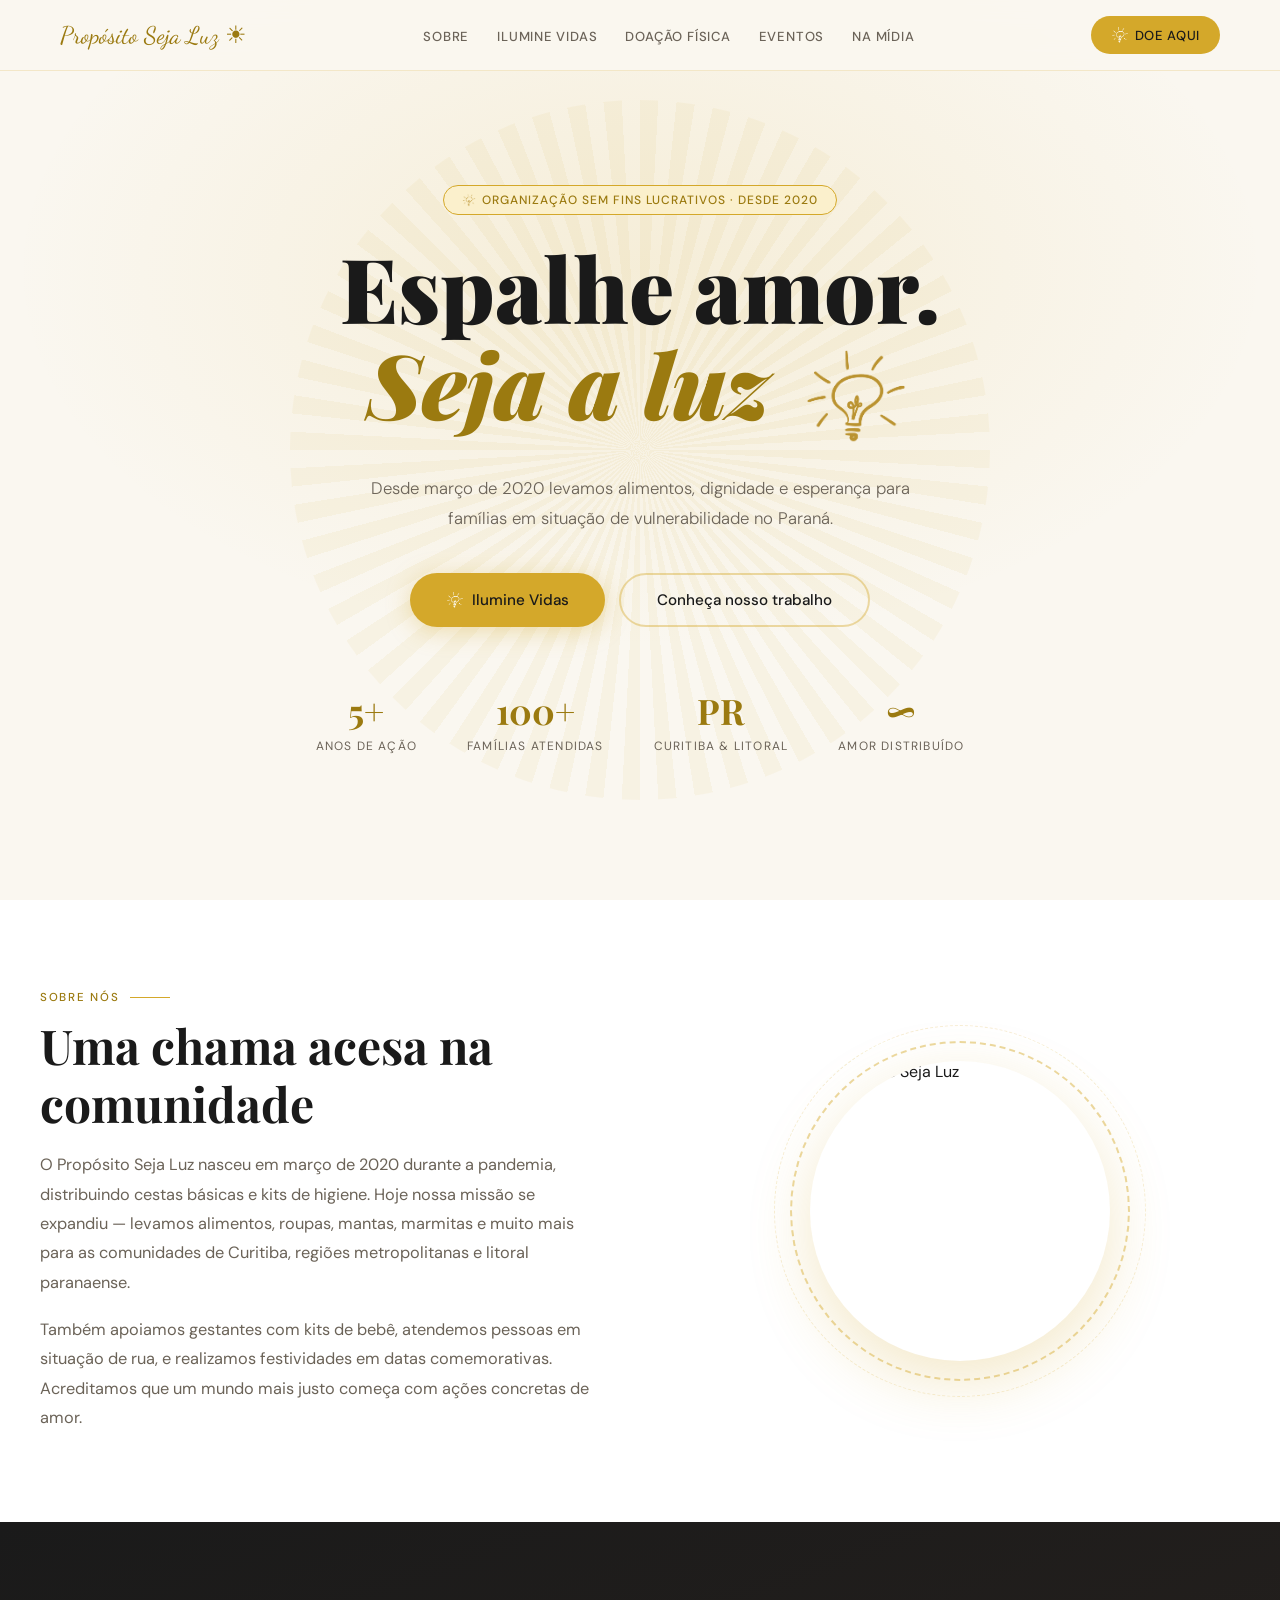
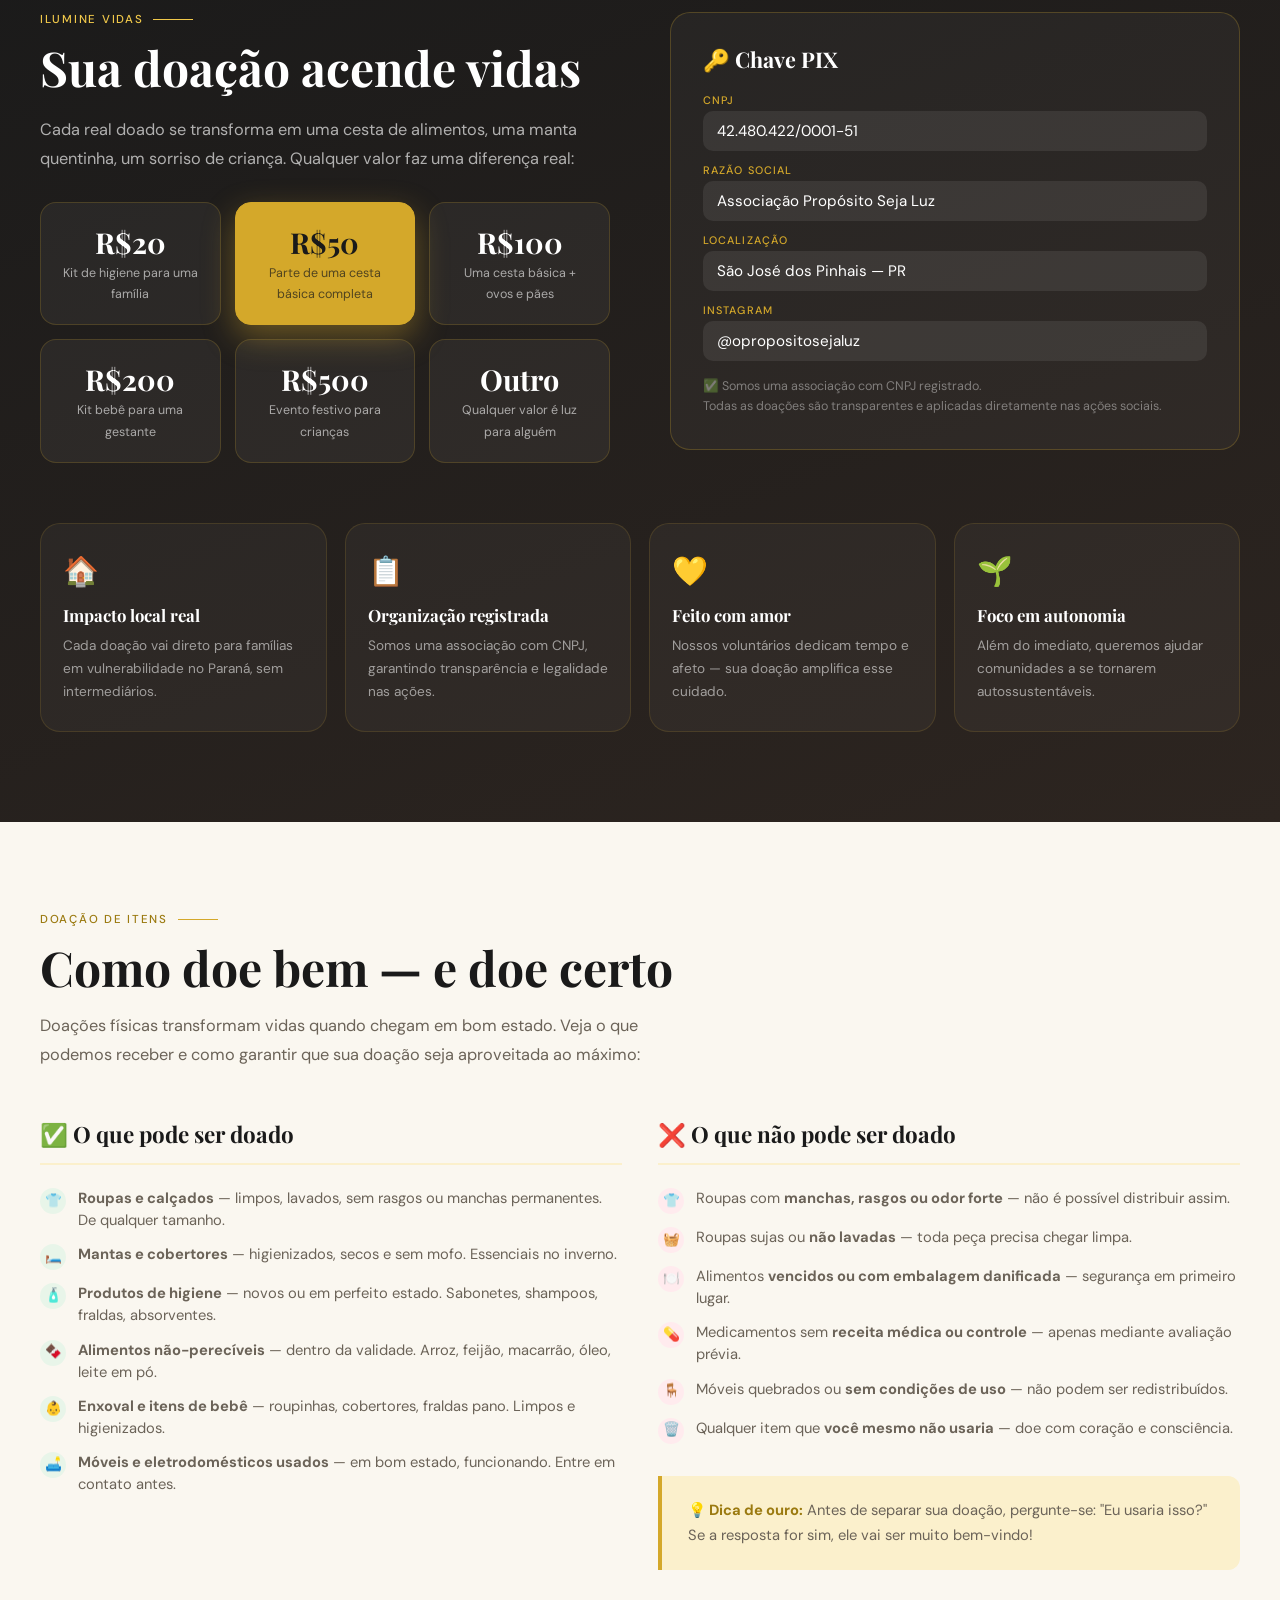
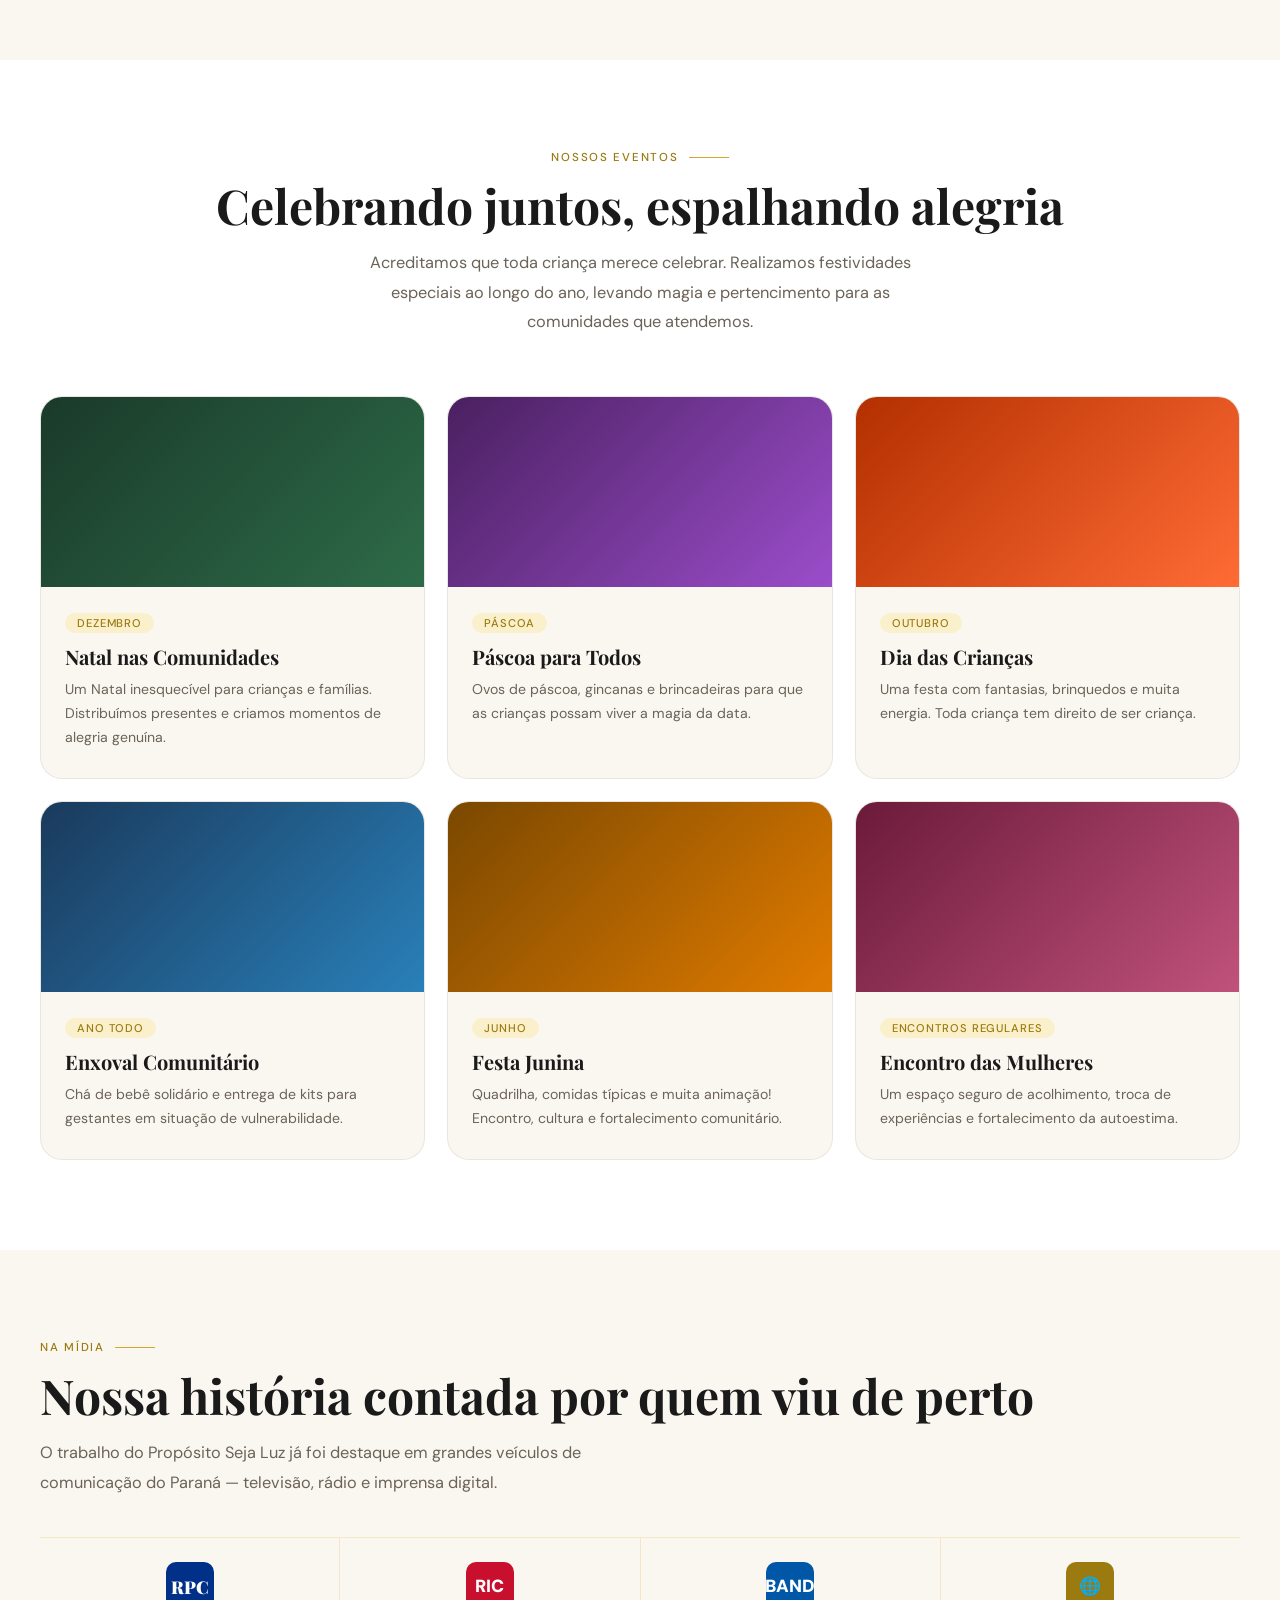
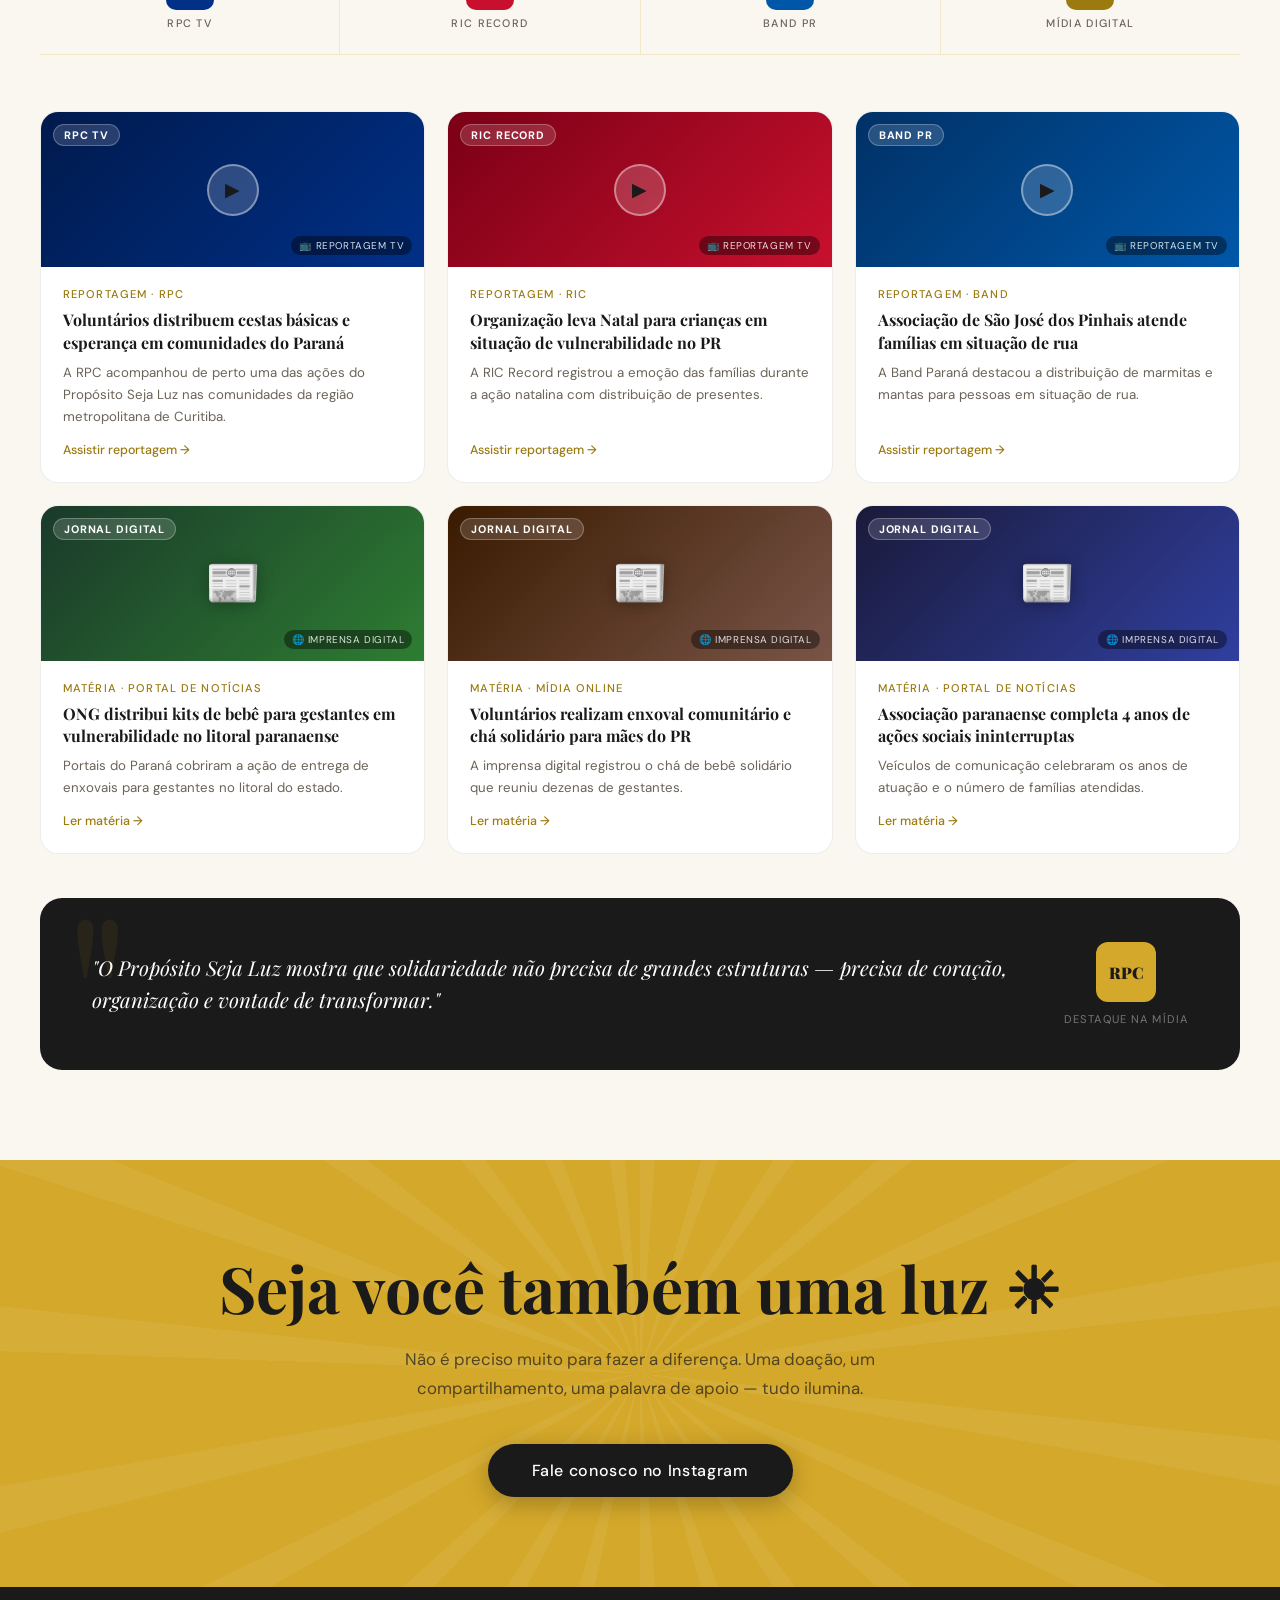
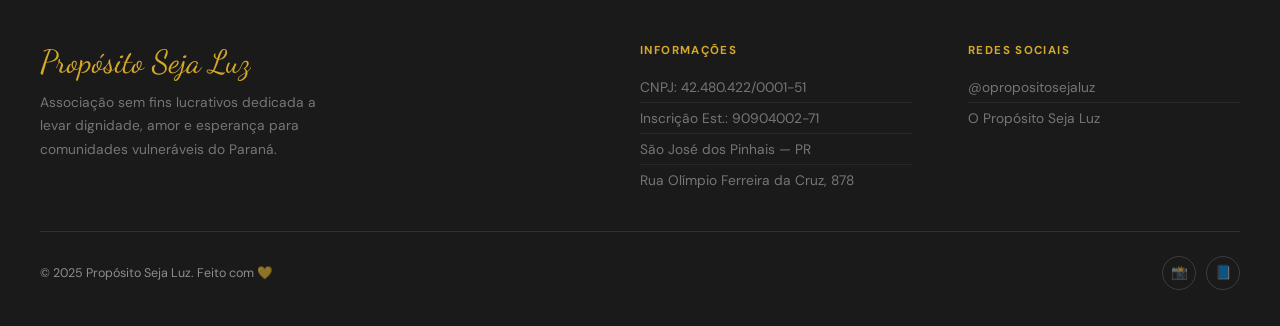
==== commit 501e0e53: "style: mobile responsive" ====
--- a/index.html
+++ b/index.html
@@ -18,9 +18,7 @@
   }
 
   * { margin: 0; padding: 0; box-sizing: border-box; }
-
   html { scroll-behavior: smooth; }
-
   body {
     font-family: 'DM Sans', sans-serif;
     background: var(--cream);
@@ -32,31 +30,101 @@
   nav {
     position: fixed; top: 0; width: 100%; z-index: 100;
     display: flex; align-items: center; justify-content: space-between;
-    padding: 18px 60px;
-    background: rgba(250,247,240,0.92);
+    padding: 16px 60px;
+    background: rgba(250,247,240,0.95);
     backdrop-filter: blur(12px);
     border-bottom: 1px solid rgba(212,168,42,0.2);
   }
   .nav-logo {
     font-family: 'Dancing Script', cursive;
-    font-size: 1.6rem; color: var(--gold-dark);
+    font-size: 1.5rem; color: var(--gold-dark);
     text-decoration: none;
-  }
-  .nav-links { display: flex; gap: 32px; list-style: none; }
+    white-space: nowrap;
+  }
+  .nav-links { display: flex; gap: 28px; list-style: none; }
   .nav-links a {
-    font-size: 0.85rem; font-weight: 500; letter-spacing: 0.06em;
+    font-size: 0.82rem; font-weight: 500; letter-spacing: 0.06em;
     text-transform: uppercase; color: var(--warm-gray);
     text-decoration: none; transition: color 0.3s;
   }
   .nav-links a:hover { color: var(--gold-dark); }
   .nav-cta {
     background: var(--gold); color: var(--charcoal);
-    padding: 10px 24px; border-radius: 100px;
-    font-size: 0.85rem; font-weight: 500; letter-spacing: 0.06em;
+    padding: 10px 20px; border-radius: 100px;
+    font-size: 0.82rem; font-weight: 500; letter-spacing: 0.05em;
     text-transform: uppercase; text-decoration: none;
     transition: background 0.3s, transform 0.2s;
+    display: flex; align-items: center; gap: 6px;
+    white-space: nowrap;
   }
   .nav-cta:hover { background: var(--gold-light); transform: translateY(-1px); }
+
+  /* Mobile tag button */
+  .nav-mobile-toggle {
+    display: none;
+    background: none; border: none; cursor: pointer;
+    padding: 0; position: relative;
+  }
+  /* The "tag" shape: left side rounded, right side flush with nav edge */
+  .nav-tag {
+    background: var(--gold);
+    display: flex; align-items: center; justify-content: center;
+    width: 52px; height: 42px;
+    border-radius: 14px 0 0 14px;
+    /* shift it so right edge touches nav border */
+    margin-right: -60px;
+    box-shadow: -3px 2px 12px rgba(212,168,42,0.35);
+    transition: background 0.2s, transform 0.2s;
+    position: relative;
+  }
+  .nav-tag::after {
+    content: '';
+    position: absolute; right: 0; top: 0; bottom: 0;
+    width: 4px;
+    background: var(--gold-dark);
+    opacity: 0.35;
+    border-radius: 0 2px 2px 0;
+  }
+  .nav-mobile-toggle:hover .nav-tag { background: var(--gold-light); transform: translateX(-3px); }
+  .nav-tag-icon {
+    font-size: 1.4rem;
+    line-height: 1;
+    filter: drop-shadow(0 1px 3px rgba(0,0,0,0.15));
+  }
+  /* small "doe aqui" label under icon */
+  .nav-tag-label {
+    position: absolute; bottom: -18px; right: 4px;
+    font-size: 0.55rem; font-weight: 700; letter-spacing: 0.08em;
+    text-transform: uppercase; color: var(--gold-dark);
+    white-space: nowrap;
+  }
+  .nav-mobile-menu {
+    display: none;
+    position: fixed; top: 74px; left: 0; right: 0;
+    background: rgba(250,247,240,0.98);
+    backdrop-filter: blur(16px);
+    border-bottom: 1px solid rgba(212,168,42,0.2);
+    padding: 20px 24px;
+    flex-direction: column; gap: 4px;
+    z-index: 99;
+  }
+  .nav-mobile-menu.open { display: flex; }
+  .nav-mobile-menu a {
+    font-size: 1rem; font-weight: 500; letter-spacing: 0.05em;
+    text-transform: uppercase; color: var(--warm-gray);
+    text-decoration: none; padding: 12px 0;
+    border-bottom: 1px solid rgba(212,168,42,0.12);
+    transition: color 0.2s;
+  }
+  .nav-mobile-menu a:last-child { border-bottom: none; }
+  .nav-mobile-menu a:hover { color: var(--gold-dark); }
+  .nav-mobile-menu .mobile-cta {
+    background: var(--gold); color: var(--charcoal);
+    padding: 14px 20px; border-radius: 100px;
+    text-align: center; font-weight: 700;
+    margin-top: 8px; border-bottom: none !important;
+    display: flex; align-items: center; justify-content: center; gap: 8px;
+  }
 
   /* ── HERO ── */
   .hero {
@@ -64,8 +132,7 @@
     display: flex; flex-direction: column; align-items: center; justify-content: center;
     text-align: center;
     padding: 120px 40px 80px;
-    position: relative;
-    overflow: hidden;
+    position: relative; overflow: hidden;
     background: var(--cream);
   }
   .hero::before {
@@ -90,18 +157,18 @@
   .hero-rays::after { transform: rotate(6deg); }
 
   .hero-badge {
-    display: inline-block;
+    display: inline-flex; align-items: center; gap: 6px;
     background: var(--gold-pale); border: 1px solid var(--gold);
     color: var(--gold-dark);
-    padding: 6px 20px; border-radius: 100px;
-    font-size: 0.78rem; font-weight: 500; letter-spacing: 0.1em; text-transform: uppercase;
-    margin-bottom: 28px;
+    padding: 6px 18px; border-radius: 100px;
+    font-size: 0.75rem; font-weight: 500; letter-spacing: 0.08em; text-transform: uppercase;
+    margin-bottom: 24px;
     animation: fadeUp 0.8s ease both;
   }
   .hero h1 {
     font-family: 'Playfair Display', serif;
-    font-size: clamp(3rem, 7vw, 6rem);
-    line-height: 1.05; font-weight: 900;
+    font-size: clamp(2.6rem, 7vw, 6rem);
+    line-height: 1.08; font-weight: 900;
     color: var(--charcoal);
     animation: fadeUp 0.8s 0.15s ease both;
   }
@@ -110,30 +177,19 @@
     display: block;
   }
   .hero-sub {
-    max-width: 540px; margin: 28px auto 0;
-    font-size: 1.1rem; font-weight: 300; line-height: 1.75;
+    max-width: 540px; margin: 24px auto 0;
+    font-size: 1.05rem; font-weight: 300; line-height: 1.75;
     color: var(--warm-gray);
     animation: fadeUp 0.8s 0.3s ease both;
   }
   .hero-actions {
-    display: flex; gap: 16px; justify-content: center; flex-wrap: wrap;
-    margin-top: 44px;
+    display: flex; gap: 14px; justify-content: center; flex-wrap: wrap;
+    margin-top: 40px;
     animation: fadeUp 0.8s 0.45s ease both;
   }
-  .svg-bulb {
-    width: 1.1em; height: 1.1em;
-    vertical-align: middle; display: inline-block;
-    color: currentColor; flex-shrink: 0;
-  }
-  .badge-bulb .svg-bulb { width: 14px; height: 14px; color: var(--gold-dark); }
-  .btn-bulb .svg-bulb { width: 18px; height: 18px; color: var(--charcoal); }
-  .nav-bulb .svg-bulb { width: 14px; height: 14px; color: var(--charcoal); }
-  .hero h1 em .svg-bulb { width: 0.7em; height: 0.7em; color: var(--gold-dark); vertical-align: middle; }
-  .cta-final h2 .svg-bulb { width: 0.75em; height: 0.75em; color: var(--charcoal); vertical-align: middle; }
-  .why-icon .svg-bulb { width: 2rem; height: 2rem; color: var(--gold); }
   .btn-primary {
     background: var(--gold); color: var(--charcoal);
-    padding: 16px 40px; border-radius: 100px;
+    padding: 15px 36px; border-radius: 100px;
     font-size: 0.95rem; font-weight: 500;
     text-decoration: none; border: none; cursor: pointer;
     transition: all 0.3s; display: inline-flex; align-items: center; gap: 8px;
@@ -145,7 +201,7 @@
   }
   .btn-secondary {
     background: transparent; color: var(--charcoal);
-    padding: 16px 40px; border-radius: 100px;
+    padding: 15px 36px; border-radius: 100px;
     font-size: 0.95rem; font-weight: 500;
     text-decoration: none; border: 2px solid rgba(212,168,42,0.4); cursor: pointer;
     transition: all 0.3s;
@@ -154,32 +210,30 @@
     border-color: var(--gold); background: var(--gold-pale);
     transform: translateY(-2px);
   }
-
   .hero-stats {
-    display: flex; gap: 60px; justify-content: center; flex-wrap: wrap;
-    margin-top: 70px;
+    display: flex; gap: 50px; justify-content: center; flex-wrap: wrap;
+    margin-top: 60px;
     animation: fadeUp 0.8s 0.6s ease both;
   }
   .hero-stat { text-align: center; }
   .hero-stat .num {
     font-family: 'Playfair Display', serif;
-    font-size: 2.4rem; font-weight: 700; color: var(--gold-dark);
+    font-size: 2.2rem; font-weight: 700; color: var(--gold-dark);
     display: block;
   }
   .hero-stat .label {
-    font-size: 0.78rem; text-transform: uppercase; letter-spacing: 0.1em;
+    font-size: 0.75rem; text-transform: uppercase; letter-spacing: 0.1em;
     color: var(--warm-gray); margin-top: 4px;
   }
-
   @keyframes fadeUp {
     from { opacity: 0; transform: translateY(24px); }
     to { opacity: 1; transform: translateY(0); }
   }
 
   /* ── SECTION COMMONS ── */
-  section { padding: 100px 40px; }
+  section { padding: 90px 40px; }
   .section-label {
-    font-size: 0.75rem; text-transform: uppercase; letter-spacing: 0.15em;
+    font-size: 0.72rem; text-transform: uppercase; letter-spacing: 0.15em;
     color: var(--gold-dark); font-weight: 500; margin-bottom: 12px;
     display: flex; align-items: center; gap: 10px;
   }
@@ -189,28 +243,25 @@
   }
   h2 {
     font-family: 'Playfair Display', serif;
-    font-size: clamp(2rem, 4vw, 3rem);
+    font-size: clamp(1.8rem, 4vw, 3rem);
     font-weight: 700; line-height: 1.2;
     color: var(--charcoal);
   }
 
   /* ── ABOUT ── */
+  #sobre { padding: 90px 40px; background: var(--white); }
   .about {
-    background: var(--white);
     display: grid; grid-template-columns: 1fr 1fr;
     gap: 80px; align-items: center;
     max-width: 1200px; margin: 0 auto;
   }
   .about-text p {
-    font-size: 1.05rem; line-height: 1.8;
-    color: var(--warm-gray); margin-top: 20px;
-  }
-  .about-visual {
-    position: relative;
-  }
+    font-size: 1.02rem; line-height: 1.8;
+    color: var(--warm-gray); margin-top: 18px;
+  }
+  .about-visual { position: relative; }
   .about-logo-wrap {
-    width: 340px; height: 340px;
-    background: transparent;
+    width: 300px; height: 300px;
     border-radius: 50%; margin: 0 auto;
     display: flex; align-items: center; justify-content: center;
     position: relative;
@@ -232,370 +283,223 @@
   }
   .about-logo-img {
     width: 100%; height: 100%;
-    border-radius: 50%;
-    object-fit: cover;
-    display: block;
+    border-radius: 50%; object-fit: cover; display: block;
   }
 
   /* ── DOAÇÃO SECTION ── */
   .donation-section {
     background: linear-gradient(160deg, var(--charcoal) 0%, #2D2520 100%);
-    padding: 100px 40px;
+    padding: 90px 40px;
   }
   .donation-section .section-label { color: var(--gold-light); }
   .donation-section .section-label::after { background: var(--gold-light); }
   .donation-section h2 { color: var(--white); }
-  .donation-inner {
-    max-width: 1200px; margin: 0 auto;
-  }
+  .donation-inner { max-width: 1200px; margin: 0 auto; }
   .donation-intro {
     display: grid; grid-template-columns: 1fr 1fr;
-    gap: 80px; align-items: start; margin-bottom: 70px;
+    gap: 60px; align-items: start; margin-bottom: 60px;
   }
   .donation-desc {
-    font-size: 1.05rem; line-height: 1.8;
-    color: rgba(255,255,255,0.65); margin-top: 20px;
-  }
-
-  /* Donation amount cards */
+    font-size: 1.02rem; line-height: 1.8;
+    color: rgba(255,255,255,0.65); margin-top: 18px;
+  }
   .donation-amounts {
-    display: grid; grid-template-columns: repeat(3, 1fr); gap: 16px;
+    display: grid; grid-template-columns: repeat(3, 1fr); gap: 14px;
     margin-top: 28px;
   }
   .amount-card {
     background: rgba(255,255,255,0.05);
     border: 1px solid rgba(212,168,42,0.2);
-    border-radius: 16px; padding: 24px;
+    border-radius: 16px; padding: 20px;
     text-align: center; cursor: pointer;
     transition: all 0.3s; text-decoration: none;
+    display: block;
   }
   .amount-card:hover, .amount-card.featured {
-    background: var(--gold);
-    border-color: var(--gold);
+    background: var(--gold); border-color: var(--gold);
     transform: translateY(-4px);
     box-shadow: 0 12px 32px rgba(212,168,42,0.4);
   }
   .amount-card .valor {
     font-family: 'Playfair Display', serif;
-    font-size: 2rem; font-weight: 700; color: var(--white);
-    display: block;
+    font-size: 1.8rem; font-weight: 700; color: var(--white); display: block;
   }
   .amount-card:hover .valor, .amount-card.featured .valor { color: var(--charcoal); }
   .amount-card .impacto {
-    font-size: 0.8rem; color: rgba(255,255,255,0.6);
-    margin-top: 6px; line-height: 1.5;
+    font-size: 0.78rem; color: rgba(255,255,255,0.6); margin-top: 6px; line-height: 1.5;
   }
   .amount-card:hover .impacto, .amount-card.featured .impacto { color: var(--charcoal); opacity: 0.7; }
-
-  /* PIX card */
   .pix-card {
     background: rgba(255,255,255,0.04);
     border: 1px solid rgba(212,168,42,0.25);
-    border-radius: 20px; padding: 36px;
-    margin-top: 0;
+    border-radius: 20px; padding: 32px;
   }
   .pix-card h3 {
     font-family: 'Playfair Display', serif;
-    font-size: 1.4rem; color: var(--white); margin-bottom: 20px;
-    display: flex; align-items: center; gap: 10px;
+    font-size: 1.35rem; color: var(--white); margin-bottom: 20px;
   }
   .pix-info { display: flex; flex-direction: column; gap: 12px; }
-  .pix-row {
-    display: flex; flex-direction: column; gap: 4px;
-  }
+  .pix-row { display: flex; flex-direction: column; gap: 4px; }
   .pix-row span:first-child {
-    font-size: 0.7rem; text-transform: uppercase; letter-spacing: 0.1em;
+    font-size: 0.68rem; text-transform: uppercase; letter-spacing: 0.1em;
     color: var(--gold); font-weight: 500;
   }
   .pix-row .pix-value {
-    font-size: 1rem; color: var(--white); font-weight: 400;
+    font-size: 0.95rem; color: var(--white);
     background: rgba(255,255,255,0.08);
-    padding: 10px 16px; border-radius: 10px;
-    letter-spacing: 0.02em;
+    padding: 10px 14px; border-radius: 10px;
+    word-break: break-all;
   }
   .pix-note {
-    font-size: 0.8rem; color: rgba(255,255,255,0.4);
+    font-size: 0.78rem; color: rgba(255,255,255,0.4);
     margin-top: 16px; line-height: 1.6;
   }
-
-  /* why donate cards */
   .why-grid {
-    display: grid; grid-template-columns: repeat(4, 1fr); gap: 20px;
-    margin-top: 60px;
+    display: grid; grid-template-columns: repeat(4, 1fr); gap: 18px;
+    margin-top: 50px;
   }
   .why-card {
     background: rgba(255,255,255,0.04);
     border: 1px solid rgba(212,168,42,0.15);
-    border-radius: 20px; padding: 32px 24px;
+    border-radius: 20px; padding: 28px 22px;
     transition: transform 0.3s, border-color 0.3s;
   }
-  .why-card:hover {
-    transform: translateY(-6px);
-    border-color: rgba(212,168,42,0.4);
-  }
-  .why-icon { font-size: 2rem; margin-bottom: 16px; display: block; }
+  .why-card:hover { transform: translateY(-6px); border-color: rgba(212,168,42,0.4); }
+  .why-icon { font-size: 1.8rem; margin-bottom: 14px; display: block; }
   .why-card h4 {
     font-family: 'Playfair Display', serif;
-    font-size: 1.1rem; color: var(--white); margin-bottom: 10px;
-  }
-  .why-card p { font-size: 0.88rem; color: rgba(255,255,255,0.55); line-height: 1.7; }
+    font-size: 1.05rem; color: var(--white); margin-bottom: 8px;
+  }
+  .why-card p { font-size: 0.85rem; color: rgba(255,255,255,0.55); line-height: 1.7; }
 
   /* ── DOAÇÃO FÍSICA ── */
-  .doacao-fisica {
-    background: var(--cream); padding: 100px 40px;
-  }
-  .doacao-fisica-inner {
-    max-width: 1200px; margin: 0 auto;
-  }
-  .fisica-header { margin-bottom: 60px; }
+  .doacao-fisica { background: var(--cream); padding: 90px 40px; }
+  .doacao-fisica-inner { max-width: 1200px; margin: 0 auto; }
+  .fisica-header { margin-bottom: 50px; }
   .fisica-header p {
-    font-size: 1.05rem; color: var(--warm-gray); line-height: 1.8;
-    max-width: 600px; margin-top: 16px;
-  }
-  .fisica-grid {
-    display: grid; grid-template-columns: 1fr 1fr; gap: 40px;
-  }
+    font-size: 1.02rem; color: var(--warm-gray); line-height: 1.8;
+    max-width: 600px; margin-top: 14px;
+  }
+  .fisica-grid { display: grid; grid-template-columns: 1fr 1fr; gap: 36px; }
   .fisica-col h3 {
     font-family: 'Playfair Display', serif;
-    font-size: 1.5rem; color: var(--charcoal); margin-bottom: 24px;
-    padding-bottom: 16px; border-bottom: 2px solid var(--gold-pale);
+    font-size: 1.4rem; color: var(--charcoal); margin-bottom: 22px;
+    padding-bottom: 14px; border-bottom: 2px solid var(--gold-pale);
   }
   .check-list { list-style: none; display: flex; flex-direction: column; gap: 12px; }
   .check-list li {
     display: flex; align-items: flex-start; gap: 12px;
-    font-size: 0.95rem; color: var(--warm-gray); line-height: 1.5;
+    font-size: 0.92rem; color: var(--warm-gray); line-height: 1.5;
   }
   .check-list li .icon {
-    width: 28px; height: 28px; border-radius: 50%;
+    width: 26px; height: 26px; border-radius: 50%;
     display: flex; align-items: center; justify-content: center;
-    font-size: 0.9rem; flex-shrink: 0; margin-top: 1px;
+    font-size: 0.85rem; flex-shrink: 0; margin-top: 1px;
   }
   .icon-yes { background: #E8F5E9; color: #2E7D32; }
   .icon-no  { background: #FFEBEE; color: #C62828; }
-
   .fisica-tip {
     background: var(--gold-pale);
     border-left: 4px solid var(--gold);
     border-radius: 0 12px 12px 0;
-    padding: 24px 28px;
-    margin-top: 40px;
-    font-size: 0.95rem; color: var(--warm-gray); line-height: 1.7;
+    padding: 22px 26px;
+    margin-top: 32px;
+    font-size: 0.92rem; color: var(--warm-gray); line-height: 1.7;
   }
   .fisica-tip strong { color: var(--gold-dark); }
 
   /* ── EVENTOS ── */
-  .eventos {
-    background: var(--white); padding: 100px 40px;
-  }
+  .eventos { background: var(--white); padding: 90px 40px; }
   .eventos-inner { max-width: 1200px; margin: 0 auto; }
-  .eventos-header { text-align: center; margin-bottom: 70px; }
+  .eventos-header { text-align: center; margin-bottom: 60px; }
   .eventos-header p {
-    font-size: 1.05rem; color: var(--warm-gray); line-height: 1.8;
-    max-width: 560px; margin: 16px auto 0;
-  }
-
-  .eventos-grid {
-    display: grid; grid-template-columns: repeat(3, 1fr); gap: 24px;
-  }
+    font-size: 1.02rem; color: var(--warm-gray); line-height: 1.8;
+    max-width: 560px; margin: 14px auto 0;
+  }
+  .eventos-grid { display: grid; grid-template-columns: repeat(3, 1fr); gap: 22px; }
   .evento-card {
-    border-radius: 24px; overflow: hidden;
+    border-radius: 22px; overflow: hidden;
     border: 1px solid rgba(0,0,0,0.07);
     transition: transform 0.35s, box-shadow 0.35s;
     background: var(--cream);
   }
-  .evento-card:hover {
-    transform: translateY(-8px);
-    box-shadow: 0 20px 50px rgba(0,0,0,0.1);
-  }
-  .evento-card:first-child { grid-column: span 1; }
+  .evento-card:hover { transform: translateY(-8px); box-shadow: 0 20px 50px rgba(0,0,0,0.1); }
   .evento-card-img {
-    height: 200px;
+    height: 190px;
     display: flex; align-items: center; justify-content: center;
-    font-size: 5rem;
     position: relative; overflow: hidden;
   }
-  .evento-card:first-child .evento-card-img { height: 200px; }
   .img-natal    { background: linear-gradient(135deg, #1a3a2a 0%, #2d6b48 100%); }
   .img-pascoa   { background: linear-gradient(135deg, #4a2060 0%, #9b4dca 100%); }
   .img-criancas { background: linear-gradient(135deg, #b33000 0%, #ff6b35 100%); }
   .img-enxoval  { background: linear-gradient(135deg, #1a3a5c 0%, #2980b9 100%); }
   .img-junina   { background: linear-gradient(135deg, #7a4800 0%, #e07b00 100%); }
   .img-mulheres { background: linear-gradient(135deg, #6b1a3a 0%, #c0527a 100%); }
-
-  .evento-emoji {
-    font-size: 4.5rem;
-    filter: drop-shadow(0 4px 12px rgba(0,0,0,0.3));
-    animation: float 4s ease-in-out infinite;
-  }
-  @keyframes float {
-    0%, 100% { transform: translateY(0); }
-    50% { transform: translateY(-8px); }
-  }
-  .evento-body { padding: 28px 28px 32px; }
+  .evento-body { padding: 24px 24px 28px; }
   .evento-tag {
     display: inline-block;
     background: var(--gold-pale); color: var(--gold-dark);
     padding: 3px 12px; border-radius: 100px;
-    font-size: 0.72rem; font-weight: 500; letter-spacing: 0.08em; text-transform: uppercase;
-    margin-bottom: 12px;
+    font-size: 0.7rem; font-weight: 500; letter-spacing: 0.08em; text-transform: uppercase;
+    margin-bottom: 10px;
   }
   .evento-body h3 {
     font-family: 'Playfair Display', serif;
-    font-size: 1.35rem; color: var(--charcoal); margin-bottom: 10px;
-  }
-  .evento-body p {
-    font-size: 0.9rem; color: var(--warm-gray); line-height: 1.7;
-  }
-
-  /* ── CTA FINAL ── */
-  .cta-final {
-    background: var(--gold);
-    padding: 100px 40px;
-    text-align: center;
-    position: relative; overflow: hidden;
-  }
-  .cta-final::before {
-    content: '';
-    position: absolute; inset: 0;
-    background: repeating-conic-gradient(rgba(255,255,255,0.06) 0deg 4deg, transparent 4deg 16deg);
-    pointer-events: none;
-  }
-  .cta-final h2 {
-    font-family: 'Playfair Display', serif;
-    font-size: clamp(2.2rem, 5vw, 4rem);
-    color: var(--charcoal); position: relative;
-  }
-  .cta-final p {
-    font-size: 1.1rem; color: rgba(26,26,26,0.7);
-    max-width: 500px; margin: 20px auto 44px;
-    line-height: 1.75; position: relative;
-  }
-  .cta-final .btn-dark {
-    background: var(--charcoal); color: var(--white);
-    padding: 18px 48px; border-radius: 100px;
-    font-size: 1rem; font-weight: 500; letter-spacing: 0.04em;
-    text-decoration: none; display: inline-flex; align-items: center; gap: 10px;
-    transition: all 0.3s; position: relative;
-    box-shadow: 0 6px 24px rgba(0,0,0,0.25);
-  }
-  .cta-final .btn-dark:hover {
-    background: #2d2520; transform: translateY(-2px);
-    box-shadow: 0 12px 36px rgba(0,0,0,0.35);
-  }
-
-  /* ── FOOTER ── */
-  footer {
-    background: var(--charcoal);
-    padding: 60px 40px 40px;
-    color: rgba(255,255,255,0.5);
-  }
-  .footer-inner {
-    max-width: 1200px; margin: 0 auto;
-    display: grid; grid-template-columns: 2fr 1fr 1fr;
-    gap: 60px; padding-bottom: 40px;
-    border-bottom: 1px solid rgba(255,255,255,0.1);
-  }
-  .footer-brand .name {
-    font-family: 'Dancing Script', cursive;
-    font-size: 2rem; color: var(--gold); display: block; margin-bottom: 10px;
-  }
-  .footer-brand p {
-    font-size: 0.88rem; line-height: 1.7;
-    color: rgba(255,255,255,0.4); max-width: 280px;
-  }
-  .footer-col h4 {
-    font-size: 0.75rem; text-transform: uppercase; letter-spacing: 0.12em;
-    color: var(--gold); margin-bottom: 16px;
-  }
-  .footer-col ul { list-style: none; }
-  .footer-col ul li {
-    font-size: 0.88rem; color: rgba(255,255,255,0.4);
-    padding: 6px 0; border-bottom: 1px solid rgba(255,255,255,0.06);
-  }
-  .footer-bottom {
-    max-width: 1200px; margin: 28px auto 0;
-    display: flex; justify-content: space-between; align-items: center;
-    font-size: 0.8rem;
-  }
-  .social-links { display: flex; gap: 12px; }
-  .social-link {
-    width: 36px; height: 36px; border-radius: 50%;
-    border: 1px solid rgba(255,255,255,0.15);
-    display: flex; align-items: center; justify-content: center;
-    color: rgba(255,255,255,0.5); text-decoration: none; font-size: 0.85rem;
-    transition: all 0.3s;
-  }
-  .social-link:hover { background: var(--gold); border-color: var(--gold); color: var(--charcoal); }
+    font-size: 1.25rem; color: var(--charcoal); margin-bottom: 8px;
+  }
+  .evento-body p { font-size: 0.88rem; color: var(--warm-gray); line-height: 1.7; }
 
   /* ── MÍDIA ── */
-  .midia {
-    background: var(--cream);
-    padding: 100px 40px;
-  }
+  .midia { background: var(--cream); padding: 90px 40px; }
   .midia-inner { max-width: 1200px; margin: 0 auto; }
-  .midia-header { margin-bottom: 20px; }
+  .midia-header { margin-bottom: 16px; }
   .midia-header p {
-    font-size: 1.05rem; color: var(--warm-gray); line-height: 1.8;
-    max-width: 600px; margin-top: 16px;
-  }
-
-  /* Logos row */
+    font-size: 1.02rem; color: var(--warm-gray); line-height: 1.8;
+    max-width: 600px; margin-top: 14px;
+  }
   .midia-logos {
     display: flex; align-items: center; gap: 0;
-    margin: 48px 0 64px;
+    margin: 40px 0 56px;
     border-top: 1px solid rgba(212,168,42,0.2);
     border-bottom: 1px solid rgba(212,168,42,0.2);
     overflow: hidden;
   }
   .midia-logo-item {
-    flex: 1; padding: 28px 32px;
+    flex: 1; padding: 24px 20px;
     display: flex; align-items: center; justify-content: center;
     border-right: 1px solid rgba(212,168,42,0.2);
     transition: background 0.3s;
   }
   .midia-logo-item:last-child { border-right: none; }
   .midia-logo-item:hover { background: var(--gold-pale); }
-  .midia-logo-badge {
-    display: flex; flex-direction: column; align-items: center; gap: 6px;
-  }
+  .midia-logo-badge { display: flex; flex-direction: column; align-items: center; gap: 6px; }
   .midia-logo-badge .canal-icon {
-    width: 52px; height: 52px; border-radius: 12px;
+    width: 48px; height: 48px; border-radius: 10px;
     display: flex; align-items: center; justify-content: center;
-    font-size: 1.4rem; font-weight: 900;
-    letter-spacing: -0.03em;
-  }
-  .icon-rpc  { background: #003087; color: #fff; font-size: 1rem; font-family: 'Playfair Display', serif; }
-  .icon-ric  { background: #C8102E; color: #fff; font-size: 1rem; font-family: 'DM Sans', sans-serif; font-weight: 700; }
-  .icon-band { background: #0057A8; color: #fff; font-size: 0.85rem; font-family: 'DM Sans', sans-serif; font-weight: 700; }
-  .icon-web  { background: var(--gold-dark); color: #fff; font-size: 1rem; }
+    font-size: 1.1rem; font-weight: 900;
+  }
+  .icon-rpc  { background: #003087; color: #fff; font-size: 0.9rem; font-family: 'Playfair Display', serif; }
+  .icon-ric  { background: #C8102E; color: #fff; font-size: 0.9rem; font-family: 'DM Sans', sans-serif; font-weight: 700; }
+  .icon-band { background: #0057A8; color: #fff; font-size: 0.78rem; font-family: 'DM Sans', sans-serif; font-weight: 700; }
+  .icon-web  { background: var(--gold-dark); color: #fff; }
   .midia-logo-badge .canal-nome {
-    font-size: 0.72rem; text-transform: uppercase; letter-spacing: 0.12em;
+    font-size: 0.68rem; text-transform: uppercase; letter-spacing: 0.12em;
     color: var(--warm-gray); font-weight: 500;
   }
-
-  /* Cards de reportagem */
-  .midia-grid {
-    display: grid;
-    grid-template-columns: repeat(3, 1fr);
-    gap: 24px;
-  }
+  .midia-grid { display: grid; grid-template-columns: repeat(3, 1fr); gap: 22px; }
   .midia-card {
     background: var(--white);
     border: 1px solid rgba(0,0,0,0.07);
-    border-radius: 20px; overflow: hidden;
+    border-radius: 18px; overflow: hidden;
     transition: transform 0.35s, box-shadow 0.35s;
     text-decoration: none; color: inherit;
     display: flex; flex-direction: column;
   }
-  .midia-card:hover {
-    transform: translateY(-6px);
-    box-shadow: 0 16px 44px rgba(0,0,0,0.1);
-  }
+  .midia-card:hover { transform: translateY(-6px); box-shadow: 0 16px 44px rgba(0,0,0,0.1); }
   .midia-card-thumb {
-    height: 160px;
+    height: 155px;
     display: flex; align-items: center; justify-content: center;
-    position: relative; overflow: hidden;
-    flex-shrink: 0;
+    position: relative; overflow: hidden; flex-shrink: 0;
   }
   .thumb-rpc  { background: linear-gradient(135deg, #001a4d 0%, #003087 100%); }
   .thumb-ric  { background: linear-gradient(135deg, #7a0015 0%, #C8102E 100%); }
@@ -603,65 +507,51 @@
   .thumb-web1 { background: linear-gradient(135deg, #1a3a2a 0%, #2E7D32 100%); }
   .thumb-web2 { background: linear-gradient(135deg, #3a1a00 0%, #795548 100%); }
   .thumb-web3 { background: linear-gradient(135deg, #1a1a3a 0%, #303F9F 100%); }
-
   .midia-card-thumb .play-btn {
-    width: 56px; height: 56px; border-radius: 50%;
+    width: 52px; height: 52px; border-radius: 50%;
     background: rgba(255,255,255,0.18); border: 2px solid rgba(255,255,255,0.4);
     display: flex; align-items: center; justify-content: center;
-    font-size: 1.3rem;
-    backdrop-filter: blur(4px);
+    font-size: 1.2rem; backdrop-filter: blur(4px);
     transition: background 0.3s, transform 0.3s;
   }
-  .midia-card:hover .play-btn {
-    background: rgba(255,255,255,0.32); transform: scale(1.1);
-  }
-  .midia-card-thumb .news-icon {
-    font-size: 3rem;
-    filter: drop-shadow(0 2px 8px rgba(0,0,0,0.3));
-  }
+  .midia-card:hover .play-btn { background: rgba(255,255,255,0.32); transform: scale(1.1); }
+  .midia-card-thumb .news-icon { font-size: 2.8rem; filter: drop-shadow(0 2px 8px rgba(0,0,0,0.3)); }
   .midia-card-thumb .canal-tag {
-    position: absolute; top: 14px; left: 14px;
+    position: absolute; top: 12px; left: 12px;
     background: rgba(255,255,255,0.15); backdrop-filter: blur(8px);
     border: 1px solid rgba(255,255,255,0.25);
-    padding: 4px 12px; border-radius: 100px;
-    font-size: 0.7rem; font-weight: 700; letter-spacing: 0.1em;
+    padding: 3px 10px; border-radius: 100px;
+    font-size: 0.68rem; font-weight: 700; letter-spacing: 0.08em;
     color: #fff; text-transform: uppercase;
   }
   .midia-card-thumb .tipo-tag {
-    position: absolute; bottom: 14px; right: 14px;
+    position: absolute; bottom: 12px; right: 12px;
     background: rgba(0,0,0,0.4); backdrop-filter: blur(8px);
-    padding: 4px 10px; border-radius: 100px;
-    font-size: 0.65rem; letter-spacing: 0.08em;
+    padding: 3px 8px; border-radius: 100px;
+    font-size: 0.62rem; letter-spacing: 0.06em;
     color: rgba(255,255,255,0.85); text-transform: uppercase;
   }
-
-  .midia-card-body { padding: 24px 24px 28px; flex: 1; display: flex; flex-direction: column; }
+  .midia-card-body { padding: 20px 22px 24px; flex: 1; display: flex; flex-direction: column; }
   .midia-card-body .data {
-    font-size: 0.72rem; text-transform: uppercase; letter-spacing: 0.1em;
+    font-size: 0.7rem; text-transform: uppercase; letter-spacing: 0.1em;
     color: var(--gold-dark); margin-bottom: 8px; font-weight: 500;
   }
   .midia-card-body h4 {
     font-family: 'Playfair Display', serif;
-    font-size: 1.05rem; color: var(--charcoal);
-    line-height: 1.4; margin-bottom: 10px;
-  }
-  .midia-card-body p {
-    font-size: 0.85rem; color: var(--warm-gray); line-height: 1.65; flex: 1;
-  }
+    font-size: 1rem; color: var(--charcoal); line-height: 1.4; margin-bottom: 8px;
+  }
+  .midia-card-body p { font-size: 0.83rem; color: var(--warm-gray); line-height: 1.65; flex: 1; }
   .midia-card-link {
     display: inline-flex; align-items: center; gap: 6px;
-    font-size: 0.8rem; font-weight: 500; color: var(--gold-dark);
-    margin-top: 16px; text-decoration: none;
-    transition: gap 0.2s;
+    font-size: 0.78rem; font-weight: 500; color: var(--gold-dark);
+    margin-top: 14px; text-decoration: none; transition: gap 0.2s;
   }
   .midia-card:hover .midia-card-link { gap: 10px; }
-
-  /* Destaque quote */
   .midia-quote {
     background: var(--charcoal);
-    border-radius: 24px; padding: 48px 56px;
-    margin-top: 48px;
-    display: flex; align-items: center; gap: 48px;
+    border-radius: 22px; padding: 44px 52px;
+    margin-top: 44px;
+    display: flex; align-items: center; gap: 44px;
     position: relative; overflow: hidden;
   }
   .midia-quote::before {
@@ -674,58 +564,216 @@
   .midia-quote-text {
     flex: 1;
     font-family: 'Playfair Display', serif;
-    font-size: 1.35rem; font-style: italic;
+    font-size: 1.28rem; font-style: italic;
     color: var(--white); line-height: 1.6;
   }
   .midia-quote-source {
-    display: flex; flex-direction: column; align-items: center; gap: 10px;
-    flex-shrink: 0;
+    display: flex; flex-direction: column; align-items: center; gap: 10px; flex-shrink: 0;
   }
   .midia-quote-source .source-logo {
-    width: 64px; height: 64px; border-radius: 14px;
+    width: 60px; height: 60px; border-radius: 12px;
     background: var(--gold); display: flex; align-items: center; justify-content: center;
-    font-weight: 900; font-size: 1.1rem; color: var(--charcoal);
+    font-weight: 900; font-size: 1rem; color: var(--charcoal);
     font-family: 'Playfair Display', serif;
   }
   .midia-quote-source span {
-    font-size: 0.72rem; text-transform: uppercase; letter-spacing: 0.1em;
+    font-size: 0.7rem; text-transform: uppercase; letter-spacing: 0.1em;
     color: rgba(255,255,255,0.4);
   }
 
-  @media (max-width: 900px) {
-    .midia-grid { grid-template-columns: 1fr; }
-    .midia-logos { flex-wrap: wrap; }
-    .midia-logo-item { flex: 1 0 45%; border-right: none; border-bottom: 1px solid rgba(212,168,42,0.2); }
-    .midia-quote { flex-direction: column; gap: 28px; padding: 36px 28px; }
-    .midia-quote::before { font-size: 8rem; }
-  }
+  /* ── CTA FINAL ── */
+  .cta-final {
+    background: var(--gold); padding: 90px 40px; text-align: center;
+    position: relative; overflow: hidden;
+  }
+  .cta-final::before {
+    content: '';
+    position: absolute; inset: 0;
+    background: repeating-conic-gradient(rgba(255,255,255,0.06) 0deg 4deg, transparent 4deg 16deg);
+    pointer-events: none;
+  }
+  .cta-final h2 {
+    font-family: 'Playfair Display', serif;
+    font-size: clamp(2rem, 5vw, 4rem);
+    color: var(--charcoal); position: relative;
+  }
+  .cta-final p {
+    font-size: 1.05rem; color: rgba(26,26,26,0.7);
+    max-width: 500px; margin: 18px auto 40px;
+    line-height: 1.75; position: relative;
+  }
+  .cta-final .btn-dark {
+    background: var(--charcoal); color: var(--white);
+    padding: 16px 44px; border-radius: 100px;
+    font-size: 1rem; font-weight: 500; letter-spacing: 0.04em;
+    text-decoration: none; display: inline-flex; align-items: center; gap: 10px;
+    transition: all 0.3s; position: relative;
+    box-shadow: 0 6px 24px rgba(0,0,0,0.25);
+  }
+  .cta-final .btn-dark:hover { background: #2d2520; transform: translateY(-2px); }
+
+  /* ── FOOTER ── */
+  footer { background: var(--charcoal); padding: 56px 40px 36px; color: rgba(255,255,255,0.5); }
+  .footer-inner {
+    max-width: 1200px; margin: 0 auto;
+    display: grid; grid-template-columns: 2fr 1fr 1fr;
+    gap: 56px; padding-bottom: 36px;
+    border-bottom: 1px solid rgba(255,255,255,0.1);
+  }
+  .footer-brand .name {
+    font-family: 'Dancing Script', cursive;
+    font-size: 2rem; color: var(--gold); display: block; margin-bottom: 10px;
+  }
+  .footer-brand p {
+    font-size: 0.86rem; line-height: 1.7;
+    color: rgba(255,255,255,0.4); max-width: 280px;
+  }
+  .footer-col h4 {
+    font-size: 0.72rem; text-transform: uppercase; letter-spacing: 0.12em;
+    color: var(--gold); margin-bottom: 14px;
+  }
+  .footer-col ul { list-style: none; }
+  .footer-col ul li {
+    font-size: 0.86rem; color: rgba(255,255,255,0.4);
+    padding: 6px 0; border-bottom: 1px solid rgba(255,255,255,0.06);
+  }
+  .footer-col ul li:last-child { border-bottom: none; }
+  .footer-bottom {
+    max-width: 1200px; margin: 24px auto 0;
+    display: flex; justify-content: space-between; align-items: center;
+    font-size: 0.78rem; flex-wrap: wrap; gap: 12px;
+  }
+  .social-links { display: flex; gap: 10px; }
+  .social-link {
+    width: 34px; height: 34px; border-radius: 50%;
+    border: 1px solid rgba(255,255,255,0.15);
+    display: flex; align-items: center; justify-content: center;
+    color: rgba(255,255,255,0.5); text-decoration: none; font-size: 0.85rem;
+    transition: all 0.3s;
+  }
+  .social-link:hover { background: var(--gold); border-color: var(--gold); color: var(--charcoal); }
 
   /* ── SCROLL REVEAL ── */
   .reveal {
-    opacity: 0; transform: translateY(32px);
+    opacity: 0; transform: translateY(28px);
     transition: opacity 0.8s ease, transform 0.8s ease;
   }
   .reveal.visible { opacity: 1; transform: none; }
 
-  /* ── RESPONSIVE ── */
-  @media (max-width: 900px) {
-    nav { padding: 16px 24px; }
+  /* ══════════════════════════════════════════
+     RESPONSIVE — TABLET (max 1024px)
+  ══════════════════════════════════════════ */
+  @media (max-width: 1024px) {
+    nav { padding: 16px 32px; }
+    .nav-links { gap: 20px; }
+    .why-grid { grid-template-columns: repeat(2, 1fr); }
+    .donation-intro { gap: 40px; }
+    .donation-amounts { grid-template-columns: repeat(2, 1fr); }
+    .eventos-grid { grid-template-columns: repeat(2, 1fr); }
+    .midia-grid { grid-template-columns: repeat(2, 1fr); }
+    .footer-inner { grid-template-columns: 1fr 1fr; gap: 40px; }
+    .footer-brand { grid-column: span 2; }
+  }
+
+  /* ══════════════════════════════════════════
+     RESPONSIVE — MOBILE (max 768px)
+  ══════════════════════════════════════════ */
+  @media (max-width: 768px) {
+    /* Nav — zero right padding so tag bleeds flush to screen edge */
+    nav { padding: 14px 0 14px 20px; overflow: visible; }
     .nav-links { display: none; }
-    .about, .donation-intro, .fisica-grid, .footer-inner {
-      grid-template-columns: 1fr; gap: 40px;
+    .nav-cta { display: none; }
+    .nav-mobile-toggle { display: flex; margin-right: 0; }
+    .nav-tag { margin-right: 0; border-radius: 16px 0 0 16px; width: 56px; height: 46px; }
+
+    /* Hero */
+    .hero { padding: 100px 24px 60px; min-height: 100svh; }
+    .hero-rays { width: 400px; height: 400px; }
+    .hero-badge { font-size: 0.68rem; padding: 5px 14px; text-align: center; }
+    .hero h1 { font-size: clamp(2.2rem, 9vw, 3.2rem); }
+    .hero-sub { font-size: 0.98rem; margin-top: 18px; }
+    .hero-actions { flex-direction: column; align-items: center; gap: 12px; margin-top: 32px; }
+    .btn-primary, .btn-secondary { width: 100%; max-width: 320px; justify-content: center; padding: 15px 28px; }
+    .hero-stats { gap: 24px; margin-top: 44px; }
+    .hero-stat .num { font-size: 1.9rem; }
+    .hero-stat .label { font-size: 0.7rem; }
+
+    /* Section padding */
+    section { padding: 60px 20px; }
+    #sobre { padding: 60px 20px; }
+    .doacao-fisica { padding: 60px 20px; }
+    .eventos { padding: 60px 20px; }
+    .midia { padding: 60px 20px; }
+    .donation-section { padding: 60px 20px; }
+    .cta-final { padding: 60px 20px; }
+    footer { padding: 48px 20px 28px; }
+
+    /* About */
+    .about { grid-template-columns: 1fr; gap: 40px; }
+    .about-visual { order: -1; }
+    .about-logo-wrap { width: 220px; height: 220px; }
+
+    /* Donation */
+    .donation-intro { grid-template-columns: 1fr; gap: 36px; }
+    .donation-amounts { grid-template-columns: repeat(2, 1fr); gap: 10px; }
+    .amount-card { padding: 16px 12px; }
+    .amount-card .valor { font-size: 1.5rem; }
+    .amount-card .impacto { font-size: 0.72rem; }
+    .pix-card { padding: 24px 20px; }
+
+    /* Why grid */
+    .why-grid { grid-template-columns: 1fr 1fr; gap: 12px; margin-top: 36px; }
+    .why-card { padding: 22px 16px; }
+    .why-icon { font-size: 1.5rem; }
+    .why-card h4 { font-size: 0.95rem; }
+    .why-card p { font-size: 0.82rem; }
+
+    /* Física */
+    .fisica-grid { grid-template-columns: 1fr; gap: 36px; }
+
+    /* Eventos */
+    .eventos-grid { grid-template-columns: 1fr; gap: 16px; }
+    .evento-card-img { height: 160px; }
+
+    /* Mídia */
+    .midia-logos { flex-wrap: wrap; }
+    .midia-logo-item {
+      flex: 1 0 48%; min-width: 120px;
+      border-right: none;
+      border-bottom: 1px solid rgba(212,168,42,0.2);
     }
-    .eventos-grid { grid-template-columns: 1fr; }
-    .evento-card:first-child { grid-column: span 1; }
-    .why-grid { grid-template-columns: 1fr 1fr; }
-    .donation-amounts { grid-template-columns: repeat(2, 1fr); }
-    .hero-stats { gap: 30px; }
-  }
-  @media (max-width: 560px) {
-    section { padding: 70px 24px; }
+    .midia-logo-item:nth-child(1),
+    .midia-logo-item:nth-child(2) { border-bottom: 1px solid rgba(212,168,42,0.2); }
+    .midia-logo-item:nth-child(3),
+    .midia-logo-item:nth-child(4) { border-bottom: none; }
+    .midia-logo-item:nth-child(odd) { border-right: 1px solid rgba(212,168,42,0.2); }
+    .midia-grid { grid-template-columns: 1fr; gap: 16px; }
+    .midia-quote { flex-direction: column; gap: 24px; padding: 32px 24px; }
+    .midia-quote::before { font-size: 7rem; }
+    .midia-quote-text { font-size: 1.1rem; }
+
+    /* Footer */
+    .footer-inner { grid-template-columns: 1fr; gap: 36px; }
+    .footer-brand { grid-column: span 1; }
+    .footer-brand p { max-width: 100%; }
+    .footer-bottom { flex-direction: column; align-items: flex-start; gap: 14px; }
+
+    /* CTA */
+    .cta-final .btn-dark { padding: 16px 32px; font-size: 0.95rem; }
+  }
+
+  /* ══════════════════════════════════════════
+     RESPONSIVE — SMALL PHONES (max 420px)
+  ══════════════════════════════════════════ */
+  @media (max-width: 420px) {
+    .hero h1 { font-size: clamp(2rem, 10vw, 2.6rem); }
+    .hero-stats { flex-wrap: wrap; gap: 20px; justify-content: center; }
+    .hero-stat { min-width: 100px; }
+    .donation-amounts { grid-template-columns: 1fr 1fr; gap: 8px; }
     .why-grid { grid-template-columns: 1fr; }
-    .donation-amounts { grid-template-columns: 1fr 1fr; }
-    .hero-stats { gap: 20px; }
-    .hero-stat .num { font-size: 1.8rem; }
+    .amount-card .valor { font-size: 1.4rem; }
+    .nav-logo { font-size: 1.25rem; }
+    .about-logo-wrap { width: 190px; height: 190px; }
   }
 </style>
 </head>
@@ -742,42 +790,51 @@
     <li><a href="#midia">Na Mídia</a></li>
   </ul>
   <a href="#doe" class="nav-cta">
-   <span class="nav-bulb">
-    <!--<svg class="svg-bulb" viewBox="0 0 24 24" fill="none" xmlns="http://www.w3.org/2000/svg"><path d="M12 2C8.13 2 5 5.13 5 9c0 2.38 1.19 4.47 3 5.74V17c0 .55.45 1 1 1h6c.55 0 1-.45 1-1v-2.26c1.81-1.27 3-3.36 3-5.74 0-3.87-3.13-7-7-7z" fill="currentColor" opacity="0.9"/><path d="M9 21c0 .55.45 1 1 1h4c.55 0 1-.45 1-1v-1H9v1z" fill="currentColor"/><line x1="9" y1="17" x2="15" y2="17" stroke="currentColor" stroke-width="1.5" stroke-linecap="round"/><line x1="12" y1="2" x2="12" y2="0.5" stroke="currentColor" stroke-width="1.5" stroke-linecap="round"/><line x1="4.22" y1="4.22" x2="3.1" y2="3.1" stroke="currentColor" stroke-width="1.5" stroke-linecap="round"/><line x1="19.78" y1="4.22" x2="20.9" y2="3.1" stroke="currentColor" stroke-width="1.5" stroke-linecap="round"/><line x1="2" y1="9" x2="0.5" y2="9" stroke="currentColor" stroke-width="1.5" stroke-linecap="round"/><line x1="22" y1="9" x2="23.5" y2="9" stroke="currentColor" stroke-width="1.5" stroke-linecap="round"/></svg> -->
-  <img src="img/icon_bulb.png" class="svg-bulb" alt="lâmpada" 
-  style="width:20px; height:20px; vertical-align:middle; margin:4px; filter: brightness(0) saturate(0%) invert(100%) sepia(0%) hue-rotate(50deg) brightness(600%);">
-  </span> doe e Ilumine Vidas</a>
+    <img src="img/icon_bulb.png" alt="lâmpada" style="width:18px;height:18px;vertical-align:middle;filter:brightness(0) saturate(50%) invert(58%) sepia(0%) saturate(50%) hue-rotate(55deg) brightness(600%);">
+    Doe aqui
+  </a>
+  <button class="nav-mobile-toggle" id="mobileToggle" aria-label="Abrir menu">
+    <div class="nav-tag">
+      <!-- <span class="nav-tag-icon">☀️</span> -->
+    <img src="img/icon_bulb.png" alt="" style="width:18px;height:18px;filter:brightness(0) saturate(50%) invert(58%) sepia(0%) saturate(50%) hue-rotate(55deg) brightness(600%);">
+    </div>
+    <!-- <span class="nav-tag-label">menu</span> -->
+  </button>
 </nav>
+
+<!-- MOBILE MENU -->
+<div class="nav-mobile-menu" id="mobileMenu">
+  <a href="#sobre" onclick="closeMenu()">Sobre</a>
+  <a href="#doe" onclick="closeMenu()">Ilumine Vidas</a>
+  <a href="#fisica" onclick="closeMenu()">Doação Física</a>
+  <a href="#eventos" onclick="closeMenu()">Eventos</a>
+  <a href="#midia" onclick="closeMenu()">Na Mídia</a>
+  <a href="#doe" class="mobile-cta" onclick="closeMenu()">
+  <img src="img/icon_bulb.png" alt="" style="width:18px;height:18px;filter:brightness(0) saturate(50%) invert(58%) sepia(0%) saturate(50%) hue-rotate(55deg) brightness(600%);">  
+ Doe E ILUMINE VIDAS</a>
+</div>
 
 <!-- HERO -->
 <section class="hero">
   <div class="hero-rays"></div>
   <div class="hero-badge">
-  <span class="badge-bulb">
-    <!-- <svg class="svg-bulb" viewBox="0 0 24 24" fill="none" xmlns="http://www.w3.org/2000/svg"><path d="M12 2C8.13 2 5 5.13 5 9c0 2.38 1.19 4.47 3 5.74V17c0 .55.45 1 1 1h6c.55 0 1-.45 1-1v-2.26c1.81-1.27 3-3.36 3-5.74 0-3.87-3.13-7-7-7z" fill="currentColor" opacity="0.9"/><path d="M9 21c0 .55.45 1 1 1h4c.55 0 1-.45 1-1v-1H9v1z" fill="currentColor"/><line x1="9" y1="17" x2="15" y2="17" stroke="currentColor" stroke-width="1.5" stroke-linecap="round"/><line x1="12" y1="2" x2="12" y2="0.5" stroke="currentColor" stroke-width="1.5" stroke-linecap="round"/><line x1="4.22" y1="4.22" x2="3.1" y2="3.1" stroke="currentColor" stroke-width="1.5" stroke-linecap="round"/><line x1="19.78" y1="4.22" x2="20.9" y2="3.1" stroke="currentColor" stroke-width="1.5" stroke-linecap="round"/><line x1="2" y1="9" x2="0.5" y2="9" stroke="currentColor" stroke-width="1.5" stroke-linecap="round"/><line x1="22" y1="9" x2="23.5" y2="9" stroke="currentColor" stroke-width="1.5" stroke-linecap="round"/> </svg>-->
-      
-          <img src="img/icon_bulb.png" class="svg-bulb" alt="lâmpada" 
-  style="width:25px; height:25px; vertical-align:middle; margin-right:4px; filter: brightness(0) saturate(100%) invert(58%) sepia(52%) saturate(500%) hue-rotate(5deg) brightness(90%);">
-  </span>
-  
-  Organização sem fins lucrativos · Desde 2020</div>
+    <img src="img/icon_bulb.png" alt="lâmpada" style="width:14px;height:14px;filter:brightness(0) saturate(100%) invert(58%) sepia(52%) saturate(500%) hue-rotate(5deg) brightness(90%);">
+    Organização sem fins lucrativos · Desde 2020
+  </div>
   <h1>
     Espalhe amor.<br>
-    <em>Seja a luz 
-      <img src="img/icon_bulb.png" class="svg-bulb" alt="lâmpada" 
-        style="width:18%; height:18%; vertical-align:middle; margin-right:4px; filter: brightness(0) saturate(100%) invert(58%) sepia(52%) saturate(500%) hue-rotate(5deg) brightness(90%);">
-      <!-- <svg class="svg-bulb" viewBox="0 0 24 24" fill="none" xmlns="http://www.w3.org/2000/svg"><path d="M12 2C8.13 2 5 5.13 5 9c0 2.38 1.19 4.47 3 5.74V17c0 .55.45 1 1 1h6c.55 0 1-.45 1-1v-2.26c1.81-1.27 3-3.36 3-5.74 0-3.87-3.13-7-7-7z" fill="currentColor" opacity="0.9"/><path d="M9 21c0 .55.45 1 1 1h4c.55 0 1-.45 1-1v-1H9v1z" fill="currentColor"/><line x1="9" y1="17" x2="15" y2="17" stroke="currentColor" stroke-width="1.5" stroke-linecap="round"/><line x1="12" y1="2" x2="12" y2="0.5" stroke="currentColor" stroke-width="1.5" stroke-linecap="round"/><line x1="4.22" y1="4.22" x2="3.1" y2="3.1" stroke="currentColor" stroke-width="1.5" stroke-linecap="round"/><line x1="19.78" y1="4.22" x2="20.9" y2="3.1" stroke="currentColor" stroke-width="1.5" stroke-linecap="round"/><line x1="2" y1="9" x2="0.5" y2="9" stroke="currentColor" stroke-width="1.5" stroke-linecap="round"/><line x1="22" y1="9" x2="23.5" y2="9" stroke="currentColor" stroke-width="1.5" stroke-linecap="round"/></svg></em> -->
+    <em>Seja a luz
+      <img src="img/icon_bulb.png" alt="lâmpada" style="width:12%;height:auto;vertical-align:middle;margin-left:6px;filter:brightness(0) saturate(100%) invert(58%) sepia(52%) saturate(500%) hue-rotate(5deg) brightness(90%);">
+    </em>
   </h1>
   <p class="hero-sub">
     Desde março de 2020 levamos alimentos, dignidade e esperança para famílias em situação de vulnerabilidade no Paraná.
   </p>
   <div class="hero-actions">
     <a href="#doe" class="btn-primary">
-      <span class="btn-bulb">
-        <img src="img/icon_bulb.png" class="svg-bulb" alt="lâmpada" 
-  style="width:30px; height:30px; vertical-align:middle; margin-right:4px; filter: brightness(0) saturate(50%) invert(58%) sepia(0%) saturate(50%) hue-rotate(55deg) brightness(600%);">
-        <!-- <svg class="svg-bulb" viewBox="0 0 24 24" fill="none" xmlns="http://www.w3.org/2000/svg"><path d="M12 2C8.13 2 5 5.13 5 9c0 2.38 1.19 4.47 3 5.74V17c0 .55.45 1 1 1h6c.55 0 1-.45 1-1v-2.26c1.81-1.27 3-3.36 3-5.74 0-3.87-3.13-7-7-7z" fill="currentColor" opacity="0.9"/><path d="M9 21c0 .55.45 1 1 1h4c.55 0 1-.45 1-1v-1H9v1z" fill="currentColor"/><line x1="9" y1="17" x2="15" y2="17" stroke="currentColor" stroke-width="1.5" stroke-linecap="round"/><line x1="12" y1="2" x2="12" y2="0.5" stroke="currentColor" stroke-width="1.5" stroke-linecap="round"/><line x1="4.22" y1="4.22" x2="3.1" y2="3.1" stroke="currentColor" stroke-width="1.5" stroke-linecap="round"/><line x1="19.78" y1="4.22" x2="20.9" y2="3.1" stroke="currentColor" stroke-width="1.5" stroke-linecap="round"/><line x1="2" y1="9" x2="0.5" y2="9" stroke="currentColor" stroke-width="1.5" stroke-linecap="round"/><line x1="22" y1="9" x2="23.5" y2="9" stroke="currentColor" stroke-width="1.5" stroke-linecap="round"/></svg> -->
-      </span> Ilumine Vidas</a>
+      <img src="img/icon_bulb.png" alt="" style="width:18px;height:18px;filter:brightness(0) saturate(50%) invert(58%) sepia(0%) saturate(50%) hue-rotate(55deg) brightness(600%);">
+      Ilumine Vidas
+    </a>
     <a href="#sobre" class="btn-secondary">Conheça nosso trabalho</a>
   </div>
   <div class="hero-stats">
@@ -801,7 +858,7 @@
 </section>
 
 <!-- SOBRE -->
-<section id="sobre" style="padding: 100px 40px; background: var(--white);">
+<section id="sobre">
   <div class="about reveal">
     <div class="about-text">
       <div class="section-label">Sobre nós</div>
@@ -815,7 +872,7 @@
     </div>
     <div class="about-visual">
       <div class="about-logo-wrap">
-        <img src="[data-uri]" alt="Propósito Seja Luz" class="about-logo-img" />
+        <img src="[data-uri]" alt="Propósito Seja Luz" class="about-logo-img" />
       </div>
     </div>
   </div>
@@ -829,12 +886,12 @@
         <div class="section-label">Ilumine Vidas</div>
         <h2 style="color: var(--white);">Sua doação acende vidas</h2>
         <p class="donation-desc">
-          Cada real doado se transforma em uma cesta de alimentos, uma manta quentinha, um sorriso de criança. Qualquer valor faz uma diferença real — escolha o quanto pode contribuir:
+          Cada real doado se transforma em uma cesta de alimentos, uma manta quentinha, um sorriso de criança. Qualquer valor faz uma diferença real:
         </p>
-        <div class="donation-amounts" style="margin-top: 32px;">
+        <div class="donation-amounts" style="margin-top: 28px;">
           <a href="#contato" class="amount-card">
             <span class="valor">R$20</span>
-            <span class="impacto">1 kit de higiene para uma família</span>
+            <span class="impacto">Kit de higiene para uma família</span>
           </a>
           <a href="#contato" class="amount-card featured">
             <span class="valor">R$50</span>
@@ -846,11 +903,11 @@
           </a>
           <a href="#contato" class="amount-card">
             <span class="valor">R$200</span>
-            <span class="impacto">Kit bebê completo para uma gestante</span>
+            <span class="impacto">Kit bebê para uma gestante</span>
           </a>
           <a href="#contato" class="amount-card">
             <span class="valor">R$500</span>
-            <span class="impacto">Evento festivo para crianças da comunidade</span>
+            <span class="impacto">Evento festivo para crianças</span>
           </a>
           <a href="#contato" class="amount-card">
             <span class="valor">Outro</span>
@@ -927,11 +984,11 @@
         <ul class="check-list">
           <li>
             <span class="icon icon-yes">👕</span>
-            <span><strong>Roupas e calçados</strong> — limpos, lavados, sem rasgos ou manchas permanentes. De qualquer tamanho, para adultos e crianças.</span>
+            <span><strong>Roupas e calçados</strong> — limpos, lavados, sem rasgos ou manchas permanentes. De qualquer tamanho.</span>
           </li>
           <li>
             <span class="icon icon-yes">🛏️</span>
-            <span><strong>Mantas e cobertores</strong> — higienizados, secos e sem mofo. Especialmente importantes no inverno.</span>
+            <span><strong>Mantas e cobertores</strong> — higienizados, secos e sem mofo. Essenciais no inverno.</span>
           </li>
           <li>
             <span class="icon icon-yes">🧴</span>
@@ -939,15 +996,15 @@
           </li>
           <li>
             <span class="icon icon-yes">🍫</span>
-            <span><strong>Alimentos não-perecíveis</strong> — dentro da validade, embalagem íntegra. Arroz, feijão, macarrão, óleo, leite em pó, etc.</span>
+            <span><strong>Alimentos não-perecíveis</strong> — dentro da validade. Arroz, feijão, macarrão, óleo, leite em pó.</span>
           </li>
           <li>
             <span class="icon icon-yes">👶</span>
-            <span><strong>Enxoval e itens de bebê</strong> — roupinhas, cobertores, fraldas pano, macacões. Limpos e higienizados.</span>
+            <span><strong>Enxoval e itens de bebê</strong> — roupinhas, cobertores, fraldas pano. Limpos e higienizados.</span>
           </li>
           <li>
             <span class="icon icon-yes">🛋️</span>
-            <span><strong>Móveis e eletrodomésticos usados</strong> — em bom estado de uso, funcionando. Entre em contato antes para combinar a entrega.</span>
+            <span><strong>Móveis e eletrodomésticos usados</strong> — em bom estado, funcionando. Entre em contato antes.</span>
           </li>
         </ul>
       </div>
@@ -957,32 +1014,31 @@
         <ul class="check-list">
           <li>
             <span class="icon icon-no">👕</span>
-            <span>Roupas com <strong>manchas, rasgos ou odor forte</strong> — não é possível distribuir itens nessas condições.</span>
+            <span>Roupas com <strong>manchas, rasgos ou odor forte</strong> — não é possível distribuir assim.</span>
           </li>
           <li>
             <span class="icon icon-no">🧺</span>
-            <span>Roupas sujas ou <strong>não lavadas</strong> — toda peça doada precisa chegar limpa e pronta para uso.</span>
+            <span>Roupas sujas ou <strong>não lavadas</strong> — toda peça precisa chegar limpa.</span>
           </li>
           <li>
             <span class="icon icon-no">🍽️</span>
-            <span>Alimentos <strong>vencidos ou com embalagem danificada</strong> — segurança alimentar sempre em primeiro lugar.</span>
+            <span>Alimentos <strong>vencidos ou com embalagem danificada</strong> — segurança em primeiro lugar.</span>
           </li>
           <li>
             <span class="icon icon-no">💊</span>
-            <span>Medicamentos sem <strong>receita médica ou controle</strong> — medicamentos são aceitos apenas mediante avaliação prévia.</span>
+            <span>Medicamentos sem <strong>receita médica ou controle</strong> — apenas mediante avaliação prévia.</span>
           </li>
           <li>
             <span class="icon icon-no">🪑</span>
-            <span>Móveis quebrados ou <strong>sem condições de uso</strong> — itens que não funcionam não podem ser redistribuídos.</span>
+            <span>Móveis quebrados ou <strong>sem condições de uso</strong> — não podem ser redistribuídos.</span>
           </li>
           <li>
             <span class="icon icon-no">🗑️</span>
-            <span>Qualquer item que <strong>você mesmo não usaria</strong> — doe com o coração e a consciência de que aquele item servirá a alguém.</span>
+            <span>Qualquer item que <strong>você mesmo não usaria</strong> — doe com coração e consciência.</span>
           </li>
         </ul>
-
         <div class="fisica-tip">
-          <strong>💡 Dica de ouro:</strong> Antes de separar sua doação, pergunte-se: "Eu usaria isso?" Se a resposta for sim e o item estiver em boas condições, ele vai ser muito bem-vindo! Doe com carinho e empatia.
+          <strong>💡 Dica de ouro:</strong> Antes de separar sua doação, pergunte-se: "Eu usaria isso?" Se a resposta for sim, ele vai ser muito bem-vindo!
         </div>
       </div>
     </div>
@@ -999,71 +1055,53 @@
         Acreditamos que toda criança merece celebrar. Realizamos festividades especiais ao longo do ano, levando magia e pertencimento para as comunidades que atendemos.
       </p>
     </div>
-
     <div class="eventos-grid reveal">
       <div class="evento-card">
-        <div class="evento-card-img img-natal">
-          <!-- <span class="evento-emoji">🎄</span> -->
-        </div>
+        <div class="evento-card-img img-natal"></div>
         <div class="evento-body">
           <span class="evento-tag">Dezembro</span>
           <h3>Natal nas Comunidades</h3>
-          <p>Um Natal inesquecível para crianças e famílias. Distribuímos presentes, decoramos espaços comunitários e criamos momentos de alegria genuína para quem mais precisa sentir o espírito natalino.</p>
-        </div>
-      </div>
-
+          <p>Um Natal inesquecível para crianças e famílias. Distribuímos presentes e criamos momentos de alegria genuína.</p>
+        </div>
+      </div>
       <div class="evento-card">
-        <div class="evento-card-img img-pascoa">
-          <!-- <span class="evento-emoji">🐣</span> -->
-        </div>
+        <div class="evento-card-img img-pascoa"></div>
         <div class="evento-body">
           <span class="evento-tag">Páscoa</span>
           <h3>Páscoa para Todos</h3>
-          <p>Ovos de páscoa, gincanas e brincadeiras para que as crianças das comunidades possam viver a magia da data com a alegria que merecem.</p>
-        </div>
-      </div>
-
+          <p>Ovos de páscoa, gincanas e brincadeiras para que as crianças possam viver a magia da data.</p>
+        </div>
+      </div>
       <div class="evento-card">
-        <div class="evento-card-img img-criancas">
-          <!-- <span class="evento-emoji">🎈</span> -->
-        </div>
+        <div class="evento-card-img img-criancas"></div>
         <div class="evento-body">
           <span class="evento-tag">Outubro</span>
           <h3>Dia das Crianças</h3>
-          <p>Uma festa especial para os pequenos com fantasias, brinquedos e muita energia. Porque toda criança tem o direito de ser criança, independentemente de onde mora.</p>
-        </div>
-      </div>
-
+          <p>Uma festa com fantasias, brinquedos e muita energia. Toda criança tem direito de ser criança.</p>
+        </div>
+      </div>
       <div class="evento-card">
-        <div class="evento-card-img img-enxoval">
-          <!-- <span class="evento-emoji">👶</span> -->
-        </div>
+        <div class="evento-card-img img-enxoval"></div>
         <div class="evento-body">
           <span class="evento-tag">Ano todo</span>
           <h3>Enxoval Comunitário</h3>
-          <p>Chá de bebê solidário e entrega de kits para gestantes em situação de vulnerabilidade. Cada novo nascimento merece uma recepção digna e acolhedora.</p>
-        </div>
-      </div>
-
+          <p>Chá de bebê solidário e entrega de kits para gestantes em situação de vulnerabilidade.</p>
+        </div>
+      </div>
       <div class="evento-card">
-        <div class="evento-card-img img-junina">
-          <!-- <span class="evento-emoji">🎡</span> -->
-        </div>
+        <div class="evento-card-img img-junina"></div>
         <div class="evento-body">
           <span class="evento-tag">Junho</span>
           <h3>Festa Junina</h3>
-          <p>Quadrilha, comidas típicas e muita animação! A festa junina é um momento de encontro, cultura e fortalecimento de laços comunitários.</p>
-        </div>
-      </div>
-
+          <p>Quadrilha, comidas típicas e muita animação! Encontro, cultura e fortalecimento comunitário.</p>
+        </div>
+      </div>
       <div class="evento-card">
-        <div class="evento-card-img img-mulheres">
-          <!-- <span class="evento-emoji">🌸</span> -->
-        </div>
+        <div class="evento-card-img img-mulheres"></div>
         <div class="evento-body">
           <span class="evento-tag">Encontros regulares</span>
           <h3>Encontro das Mulheres</h3>
-          <p>Um espaço seguro de acolhimento, troca de experiências e fortalecimento da autoestima para as mulheres das comunidades atendidas.</p>
+          <p>Um espaço seguro de acolhimento, troca de experiências e fortalecimento da autoestima.</p>
         </div>
       </div>
     </div>
@@ -1077,11 +1115,10 @@
       <div class="section-label">Na Mídia</div>
       <h2>Nossa história contada por quem viu de perto</h2>
       <p>
-        O trabalho do Propósito Seja Luz já foi destaque em grandes veículos de comunicação do Paraná — televisão, rádio e imprensa digital. Um reconhecimento que nos motiva a continuar iluminando vidas.
+        O trabalho do Propósito Seja Luz já foi destaque em grandes veículos de comunicação do Paraná — televisão, rádio e imprensa digital.
       </p>
     </div>
 
-    <!-- Logos dos veículos -->
     <div class="midia-logos reveal">
       <div class="midia-logo-item">
         <div class="midia-logo-badge">
@@ -1109,9 +1146,7 @@
       </div>
     </div>
 
-    <!-- Cards de reportagens -->
     <div class="midia-grid">
-
       <a href="#" class="midia-card reveal">
         <div class="midia-card-thumb thumb-rpc">
           <span class="canal-tag">RPC TV</span>
@@ -1121,11 +1156,10 @@
         <div class="midia-card-body">
           <span class="data">Reportagem · RPC</span>
           <h4>Voluntários distribuem cestas básicas e esperança em comunidades do Paraná</h4>
-          <p>A RPC acompanhou de perto uma das ações do Propósito Seja Luz nas comunidades da região metropolitana de Curitiba, mostrando o impacto real das doações.</p>
+          <p>A RPC acompanhou de perto uma das ações do Propósito Seja Luz nas comunidades da região metropolitana de Curitiba.</p>
           <span class="midia-card-link">Assistir reportagem →</span>
         </div>
       </a>
-
       <a href="#" class="midia-card reveal">
         <div class="midia-card-thumb thumb-ric">
           <span class="canal-tag">RIC Record</span>
@@ -1135,11 +1169,10 @@
         <div class="midia-card-body">
           <span class="data">Reportagem · RIC</span>
           <h4>Organização leva Natal para crianças em situação de vulnerabilidade no PR</h4>
-          <p>A RIC Record registrou a emoção das famílias durante a ação natalina do Propósito Seja Luz, com distribuição de presentes e kits para centenas de crianças.</p>
+          <p>A RIC Record registrou a emoção das famílias durante a ação natalina com distribuição de presentes.</p>
           <span class="midia-card-link">Assistir reportagem →</span>
         </div>
       </a>
-
       <a href="#" class="midia-card reveal">
         <div class="midia-card-thumb thumb-band">
           <span class="canal-tag">Band PR</span>
@@ -1149,11 +1182,10 @@
         <div class="midia-card-body">
           <span class="data">Reportagem · Band</span>
           <h4>Associação de São José dos Pinhais atende famílias em situação de rua</h4>
-          <p>A Band Paraná destacou o trabalho de distribuição de marmitas e mantas para pessoas em situação de rua em Curitiba e São José dos Pinhais.</p>
+          <p>A Band Paraná destacou a distribuição de marmitas e mantas para pessoas em situação de rua.</p>
           <span class="midia-card-link">Assistir reportagem →</span>
         </div>
       </a>
-
       <a href="#" class="midia-card reveal">
         <div class="midia-card-thumb thumb-web1">
           <span class="canal-tag">Jornal Digital</span>
@@ -1163,11 +1195,10 @@
         <div class="midia-card-body">
           <span class="data">Matéria · Portal de Notícias</span>
           <h4>ONG distribui kits de bebê para gestantes em vulnerabilidade no litoral paranaense</h4>
-          <p>Portais de notícias do Paraná cobriram a ação de entrega de enxovais para gestantes, destacando o alcance do projeto no litoral do estado.</p>
+          <p>Portais do Paraná cobriram a ação de entrega de enxovais para gestantes no litoral do estado.</p>
           <span class="midia-card-link">Ler matéria →</span>
         </div>
       </a>
-
       <a href="#" class="midia-card reveal">
         <div class="midia-card-thumb thumb-web2">
           <span class="canal-tag">Jornal Digital</span>
@@ -1177,11 +1208,10 @@
         <div class="midia-card-body">
           <span class="data">Matéria · Mídia Online</span>
           <h4>Voluntários realizam enxoval comunitário e chá solidário para mães do PR</h4>
-          <p>A imprensa digital registrou o chá de bebê solidário promovido pelo Propósito Seja Luz, que reuniu dezenas de gestantes e entregou centenas de kits de recém-nascido.</p>
+          <p>A imprensa digital registrou o chá de bebê solidário que reuniu dezenas de gestantes.</p>
           <span class="midia-card-link">Ler matéria →</span>
         </div>
       </a>
-
       <a href="#" class="midia-card reveal">
         <div class="midia-card-thumb thumb-web3">
           <span class="canal-tag">Jornal Digital</span>
@@ -1191,14 +1221,12 @@
         <div class="midia-card-body">
           <span class="data">Matéria · Portal de Notícias</span>
           <h4>Associação paranaense completa 4 anos de ações sociais ininterruptas</h4>
-          <p>Veículos de comunicação celebraram os anos de atuação do Propósito Seja Luz, destacando o crescimento das ações e o número de famílias atendidas.</p>
+          <p>Veículos de comunicação celebraram os anos de atuação e o número de famílias atendidas.</p>
           <span class="midia-card-link">Ler matéria →</span>
         </div>
       </a>
-
-    </div>
-
-    <!-- Quote destaque -->
+    </div>
+
     <div class="midia-quote reveal">
       <p class="midia-quote-text">
         "O Propósito Seja Luz mostra que solidariedade não precisa de grandes estruturas — precisa de coração, organização e vontade de transformar."
@@ -1208,15 +1236,12 @@
         <span>Destaque na mídia</span>
       </div>
     </div>
-
   </div>
 </section>
 
 <!-- CTA FINAL -->
 <section class="cta-final" id="contato">
-  <h2>Seja você também uma luz 
-  <!-- <svg class="svg-bulb" viewBox="0 0 24 24" fill="none" xmlns="http://www.w3.org/2000/svg"><path d="M12 2C8.13 2 5 5.13 5 9c0 2.38 1.19 4.47 3 5.74V17c0 .55.45 1 1 1h6c.55 0 1-.45 1-1v-2.26c1.81-1.27 3-3.36 3-5.74 0-3.87-3.13-7-7-7z" fill="currentColor" opacity="0.9"/><path d="M9 21c0 .55.45 1 1 1h4c.55 0 1-.45 1-1v-1H9v1z" fill="currentColor"/><line x1="9" y1="17" x2="15" y2="17" stroke="currentColor" stroke-width="1.5" stroke-linecap="round"/><line x1="12" y1="2" x2="12" y2="0.5" stroke="currentColor" stroke-width="1.5" stroke-linecap="round"/><line x1="4.22" y1="4.22" x2="3.1" y2="3.1" stroke="currentColor" stroke-width="1.5" stroke-linecap="round"/><line x1="19.78" y1="4.22" x2="20.9" y2="3.1" stroke="currentColor" stroke-width="1.5" stroke-linecap="round"/><line x1="2" y1="9" x2="0.5" y2="9" stroke="currentColor" stroke-width="1.5" stroke-linecap="round"/><line x1="22" y1="9" x2="23.5" y2="9" stroke="currentColor" stroke-width="1.5" stroke-linecap="round"/></svg> -->
-  </h2>
+  <h2>Seja você também uma luz ☀</h2>
   <p>
     Não é preciso muito para fazer a diferença. Uma doação, um compartilhamento, uma palavra de apoio — tudo ilumina.
   </p>
@@ -1230,7 +1255,7 @@
   <div class="footer-inner">
     <div class="footer-brand">
       <span class="name">Propósito Seja Luz</span>
-      <p>Propósito Seja Luz — Associação sem fins lucrativos dedicada a levar dignidade, amor e esperança para comunidades vulneráveis do Paraná.</p>
+      <p>Associação sem fins lucrativos dedicada a levar dignidade, amor e esperança para comunidades vulneráveis do Paraná.</p>
     </div>
     <div class="footer-col">
       <h4>Informações</h4>
@@ -1259,6 +1284,22 @@
 </footer>
 
 <script>
+  // Mobile menu toggle
+  const toggle = document.getElementById('mobileToggle');
+  const menu = document.getElementById('mobileMenu');
+  toggle.addEventListener('click', () => {
+    menu.classList.toggle('open');
+  });
+  function closeMenu() {
+    menu.classList.remove('open');
+  }
+  // Close menu on outside click
+  document.addEventListener('click', (e) => {
+    if (!toggle.contains(e.target) && !menu.contains(e.target)) {
+      menu.classList.remove('open');
+    }
+  });
+
   // Scroll reveal
   const reveals = document.querySelectorAll('.reveal');
   const observer = new IntersectionObserver((entries) => {
@@ -1268,13 +1309,13 @@
         observer.unobserve(entry.target);
       }
     });
-  }, { threshold: 0.1 });
+  }, { threshold: 0.08 });
   reveals.forEach(el => observer.observe(el));
 
-  // Stagger children of grids
+  // Stagger grid children
   document.querySelectorAll('.why-grid, .eventos-grid, .donation-amounts, .midia-grid').forEach(grid => {
     [...grid.children].forEach((child, i) => {
-      child.style.transitionDelay = `${i * 0.08}s`;
+      child.style.transitionDelay = `${i * 0.07}s`;
       child.classList.add('reveal');
       observer.observe(child);
     });
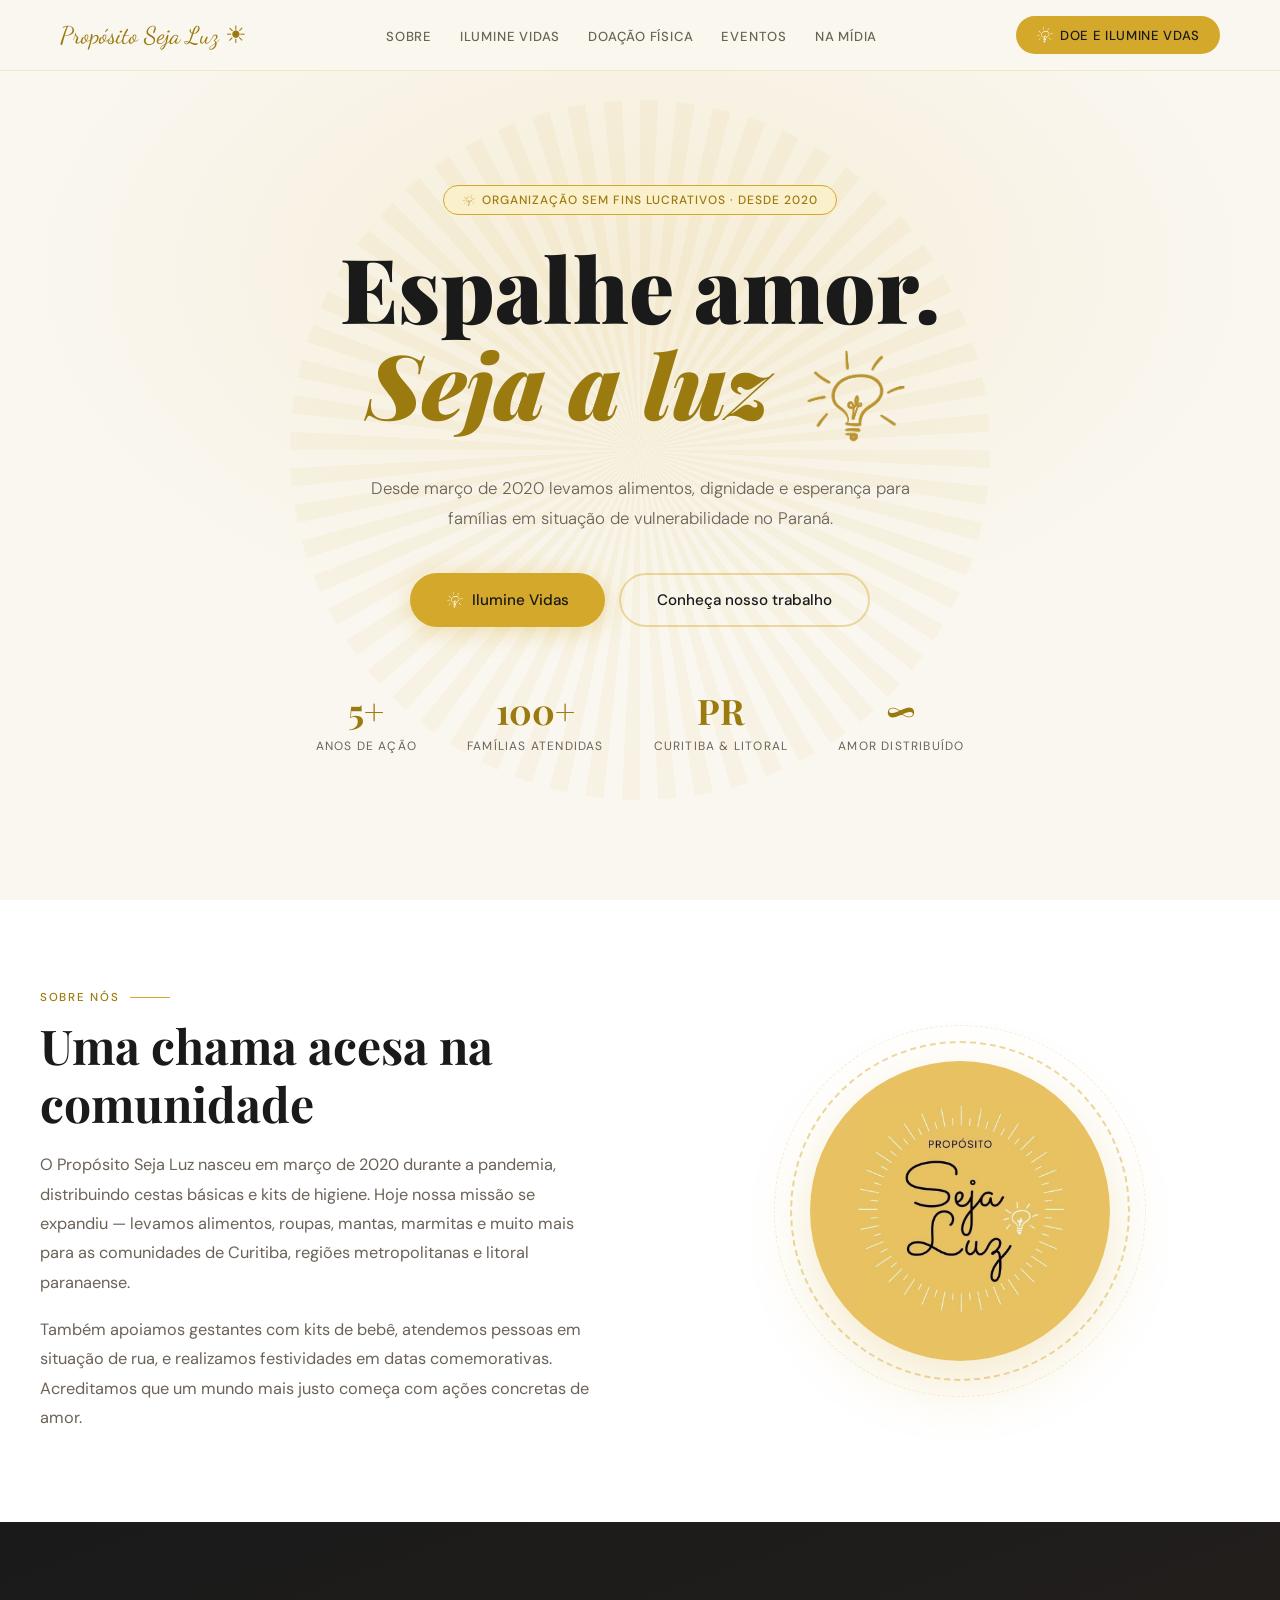
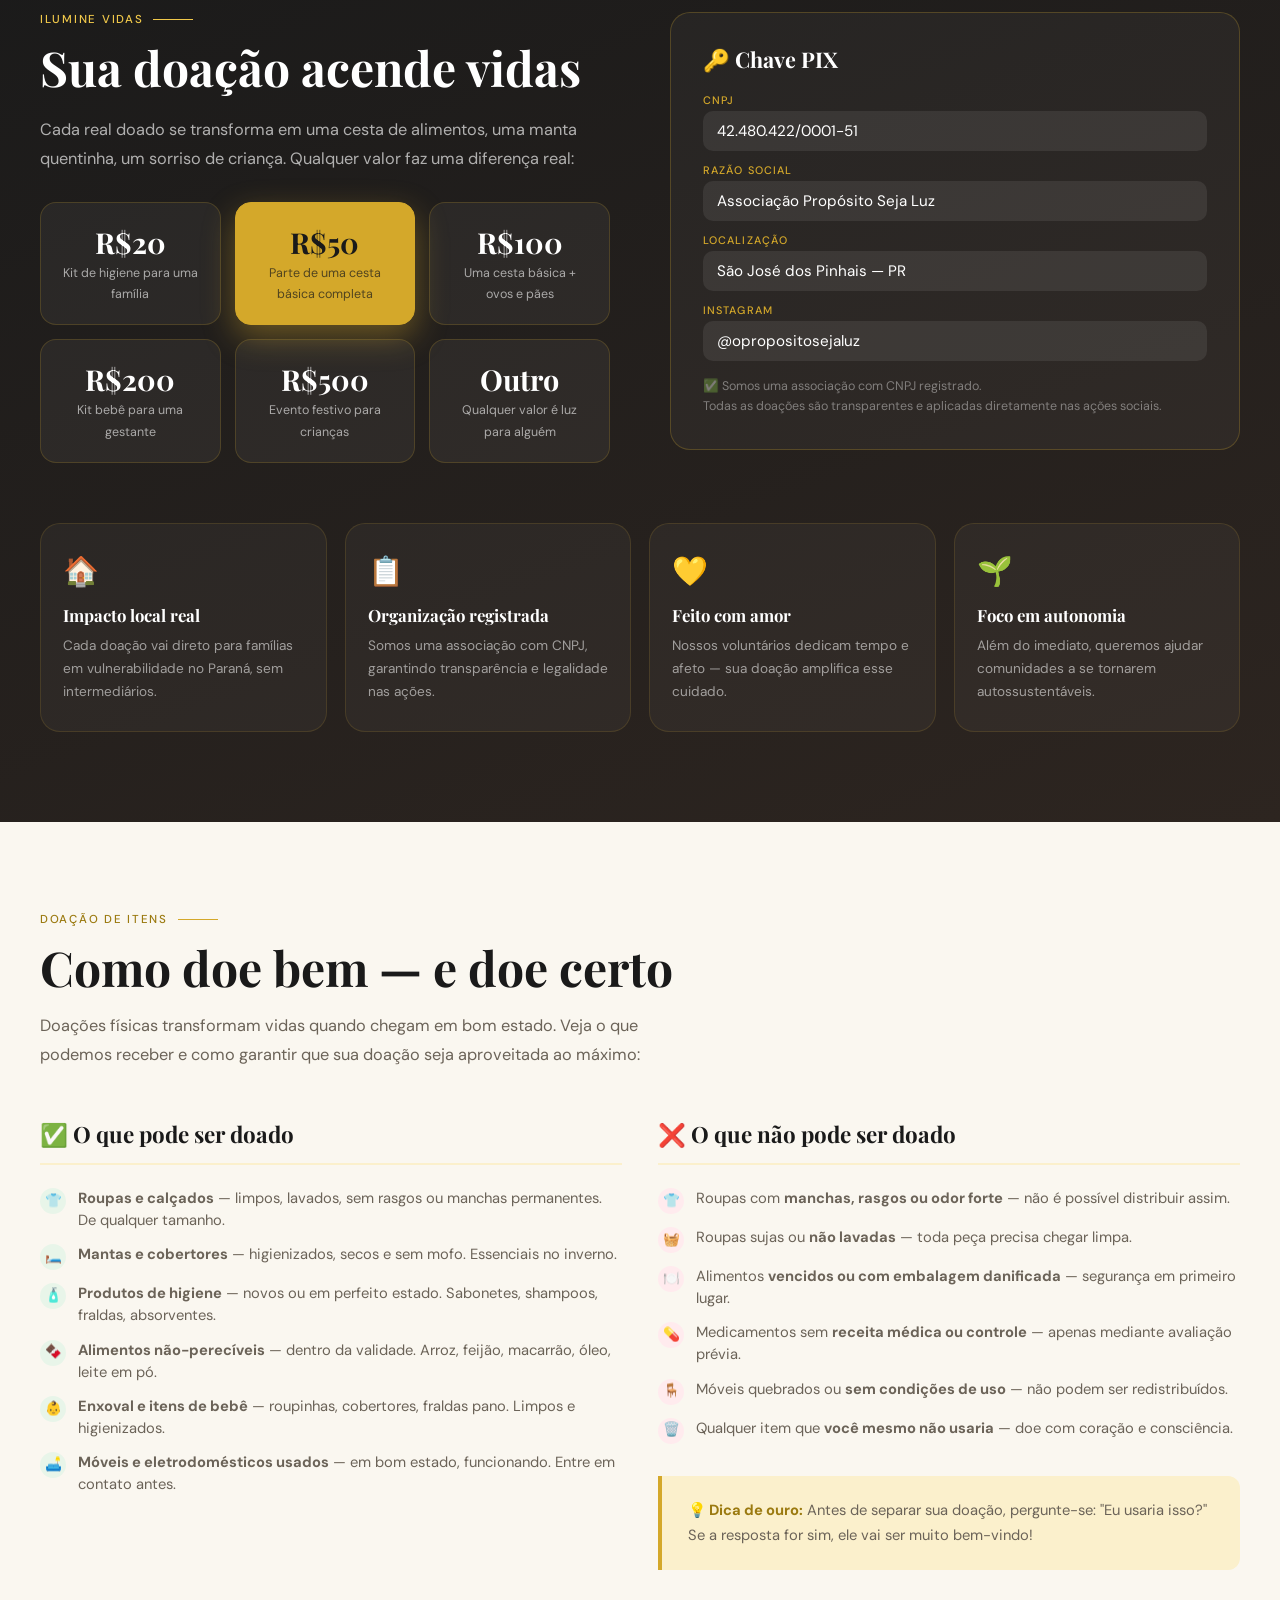
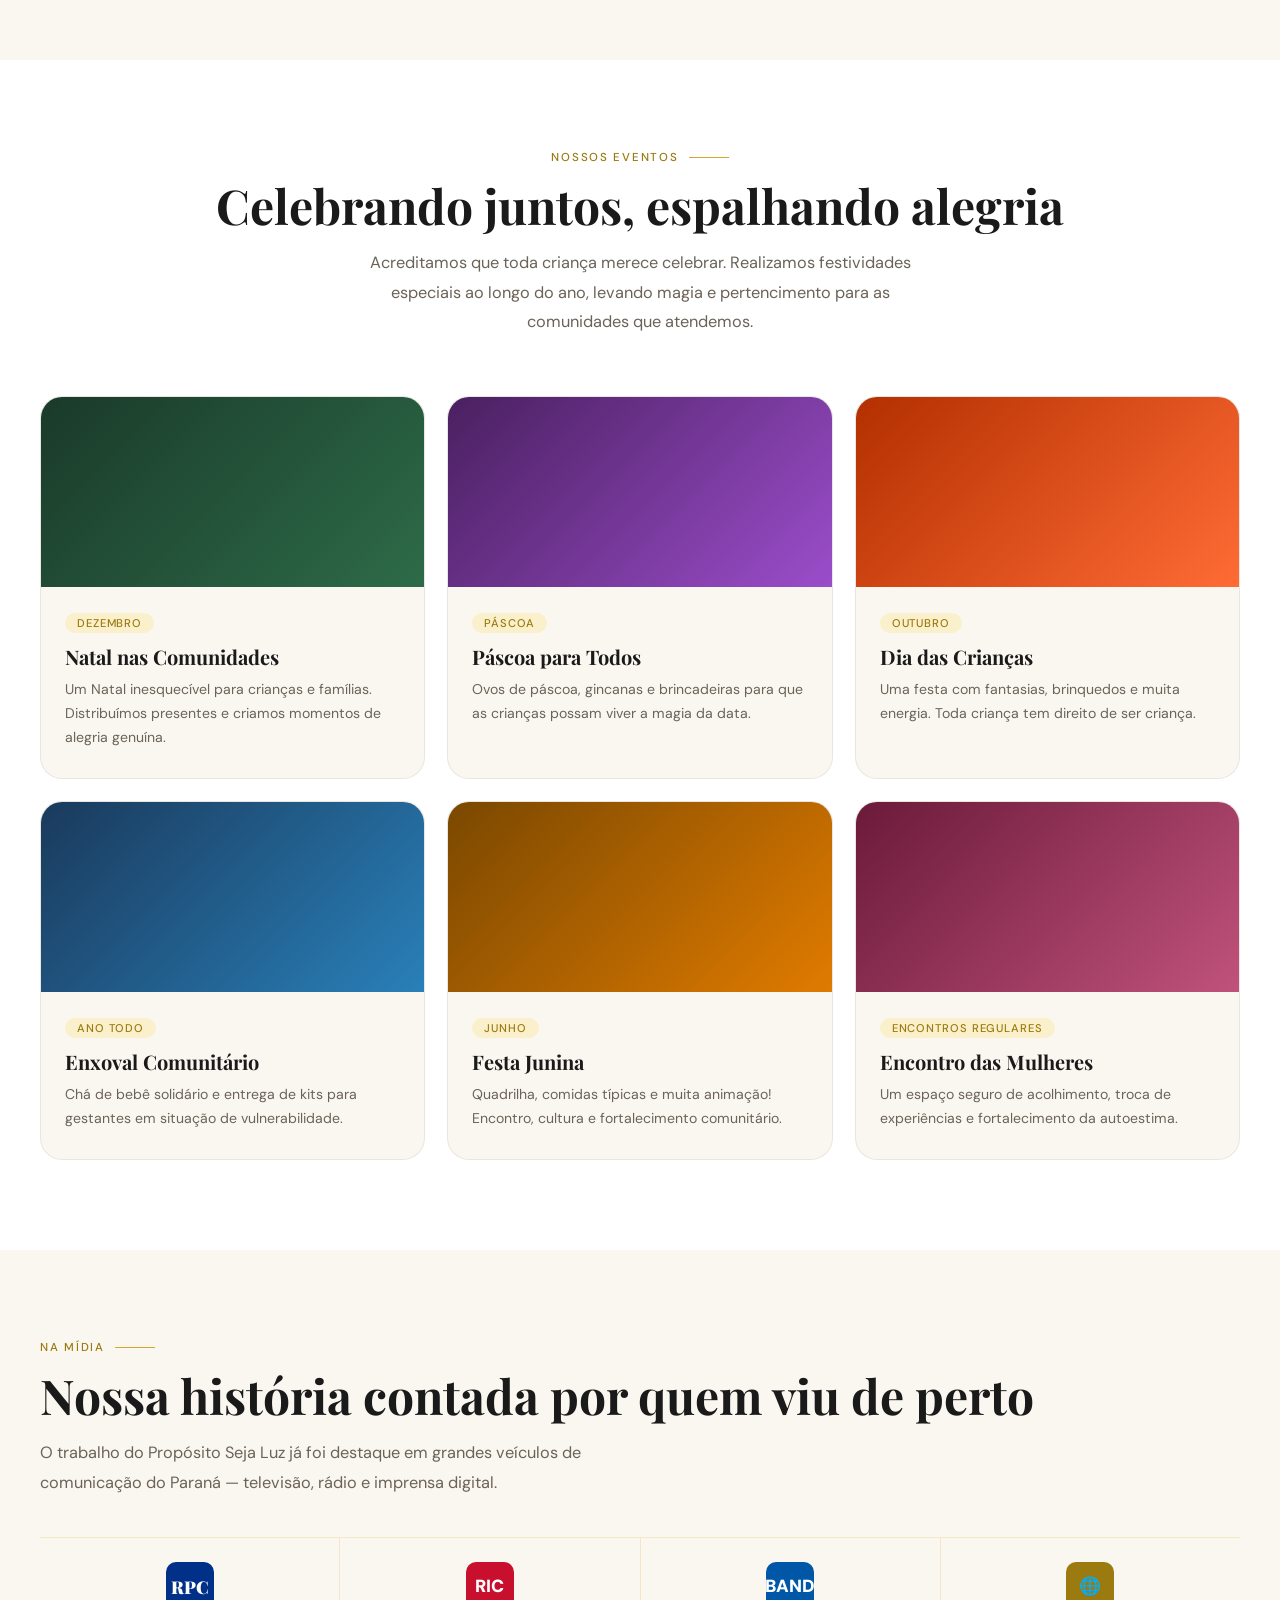
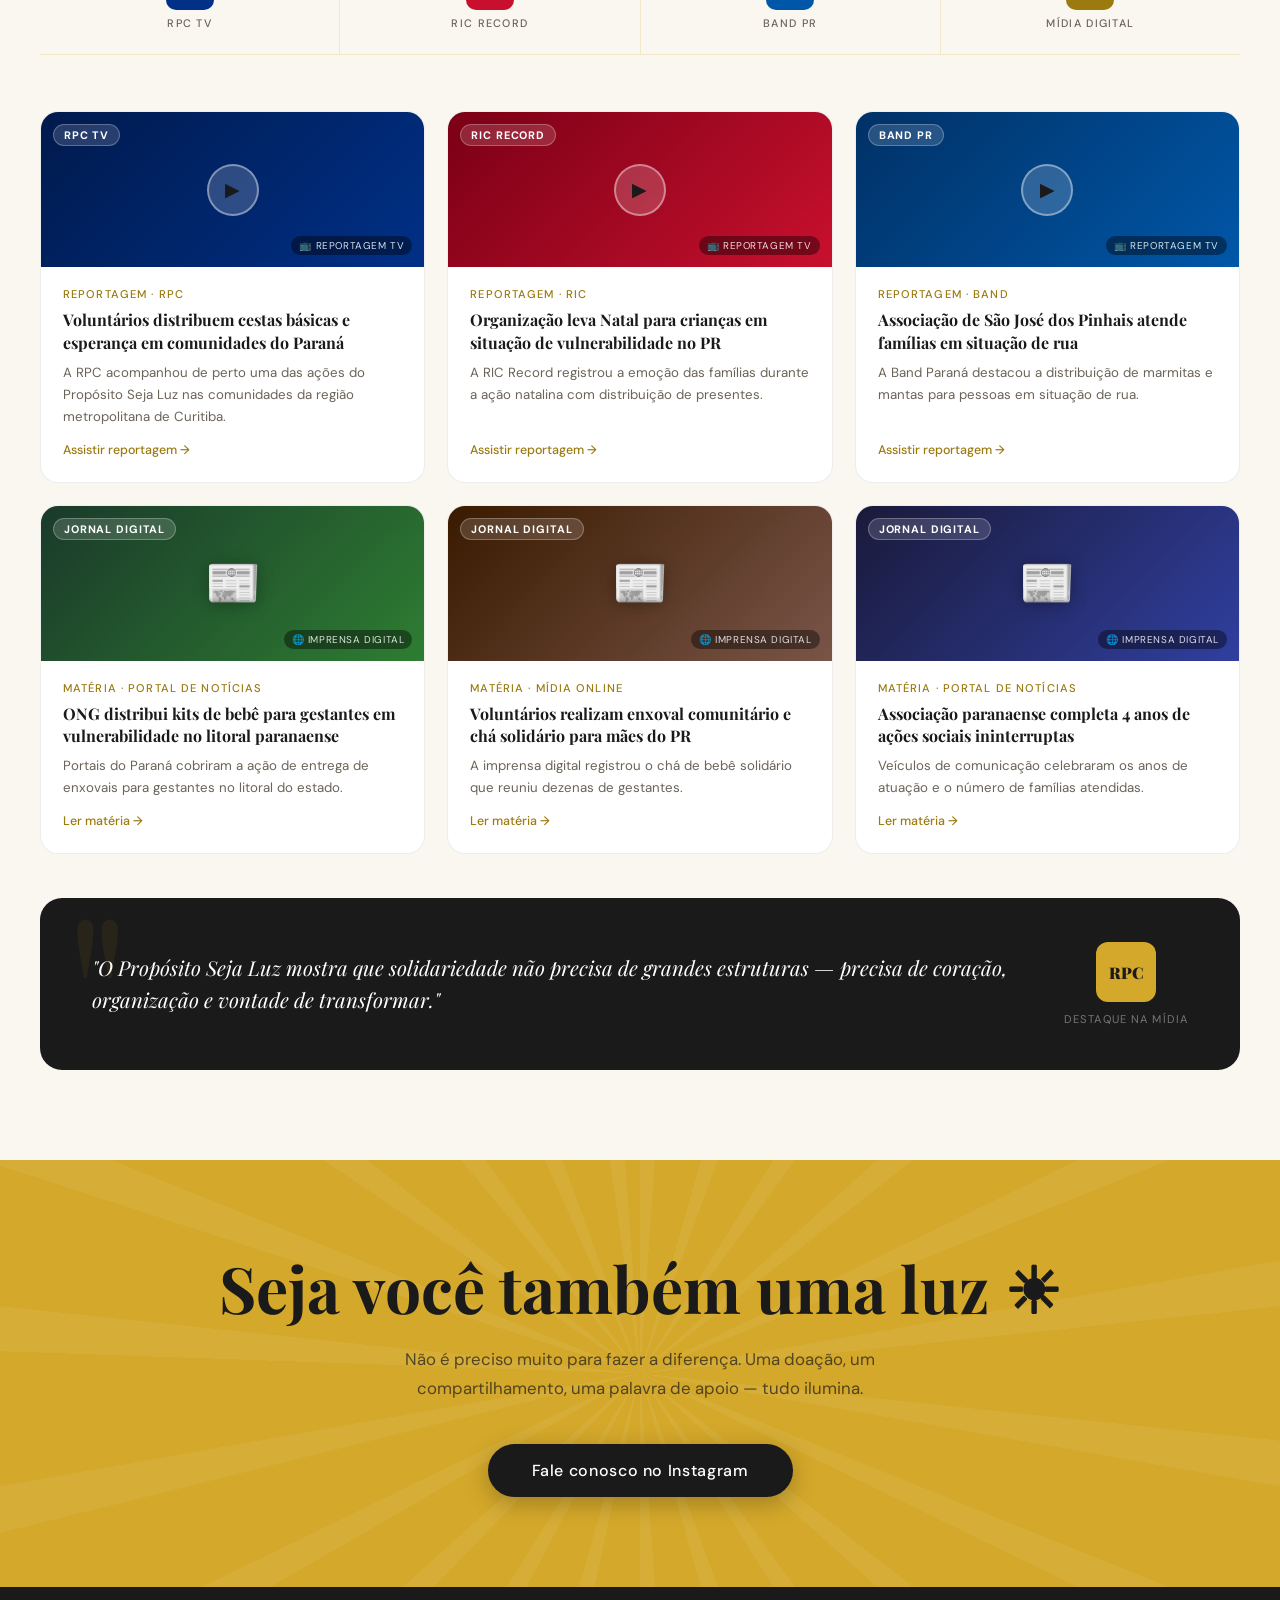
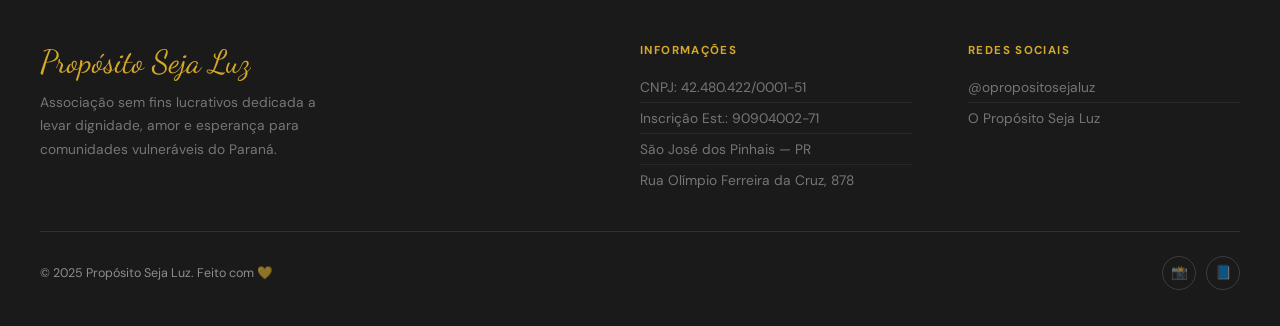
==== commit ca9fda0b: "text: change to doe e ilumine vidas" ====
--- a/index.html
+++ b/index.html
@@ -791,7 +791,7 @@
   </ul>
   <a href="#doe" class="nav-cta">
     <img src="img/icon_bulb.png" alt="lâmpada" style="width:18px;height:18px;vertical-align:middle;filter:brightness(0) saturate(50%) invert(58%) sepia(0%) saturate(50%) hue-rotate(55deg) brightness(600%);">
-    Doe aqui
+    Doe e ilumine vdas
   </a>
   <button class="nav-mobile-toggle" id="mobileToggle" aria-label="Abrir menu">
     <div class="nav-tag">
@@ -872,7 +872,7 @@
     </div>
     <div class="about-visual">
       <div class="about-logo-wrap">
-        <img src="[data-uri]" alt="Propósito Seja Luz" class="about-logo-img" />
+        <img src="[data-uri]" alt="Propósito Seja Luz" class="about-logo-img" />
       </div>
     </div>
   </div>
